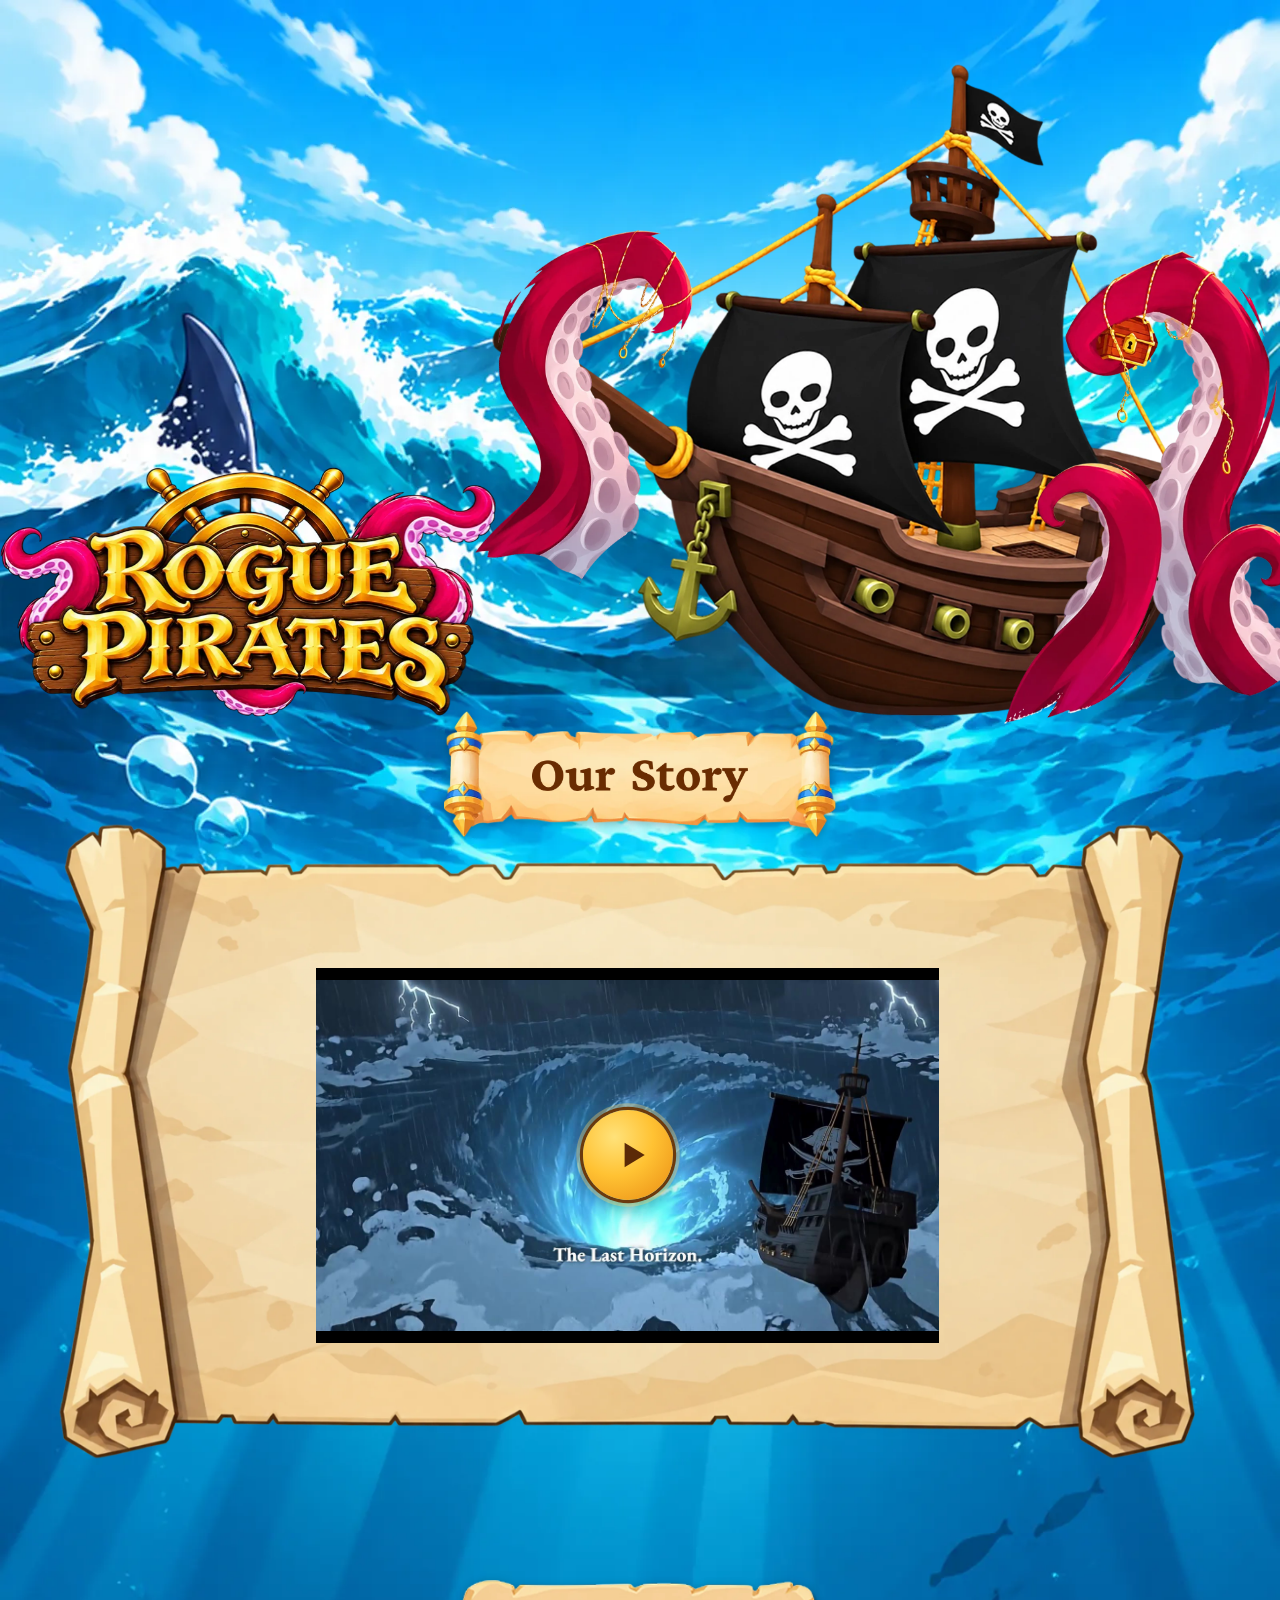
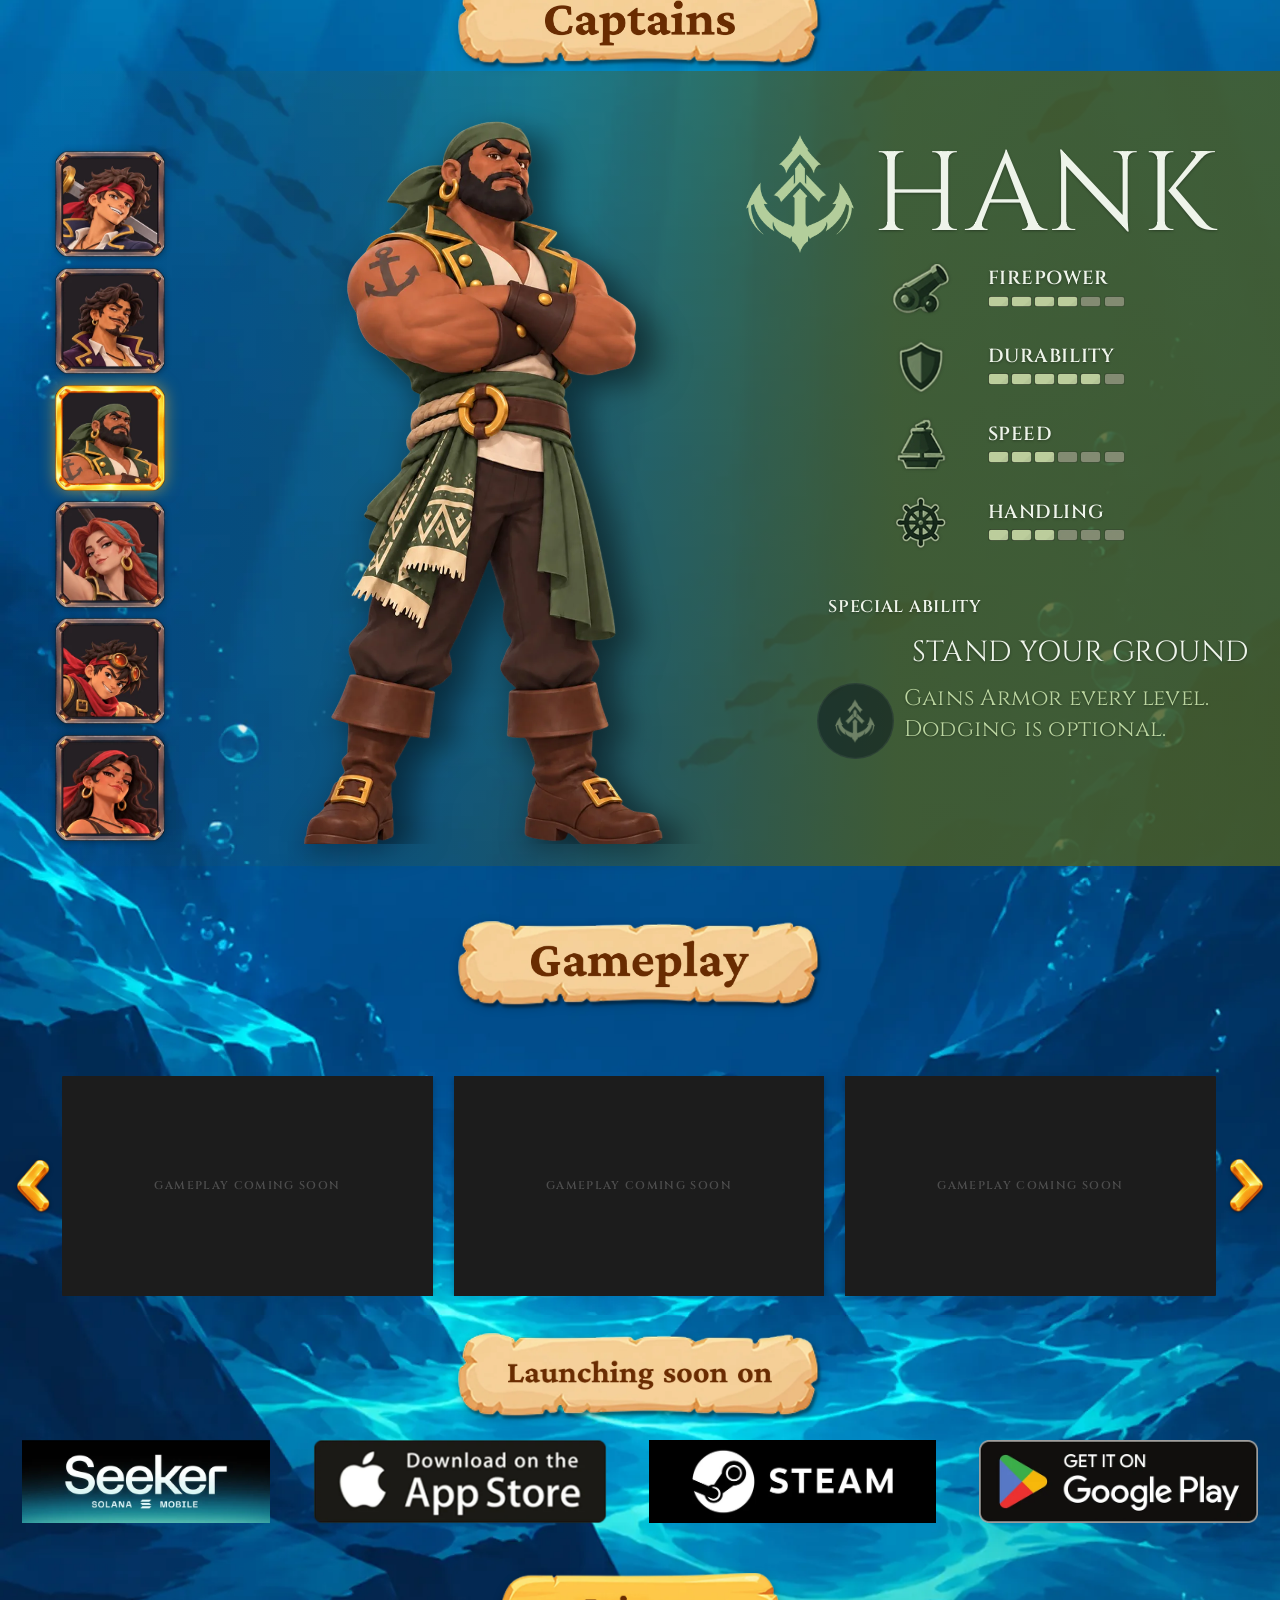
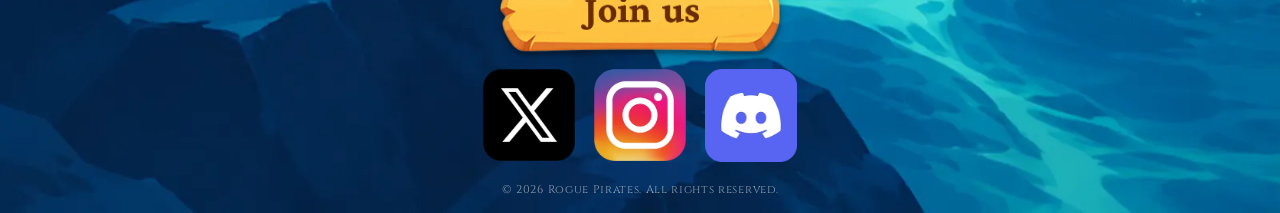
==== index.html @ 6d56b0cc "v0" ====
<!doctype html>
<html lang="en">
<head>
  <meta charset="utf-8">
  <meta name="viewport" content="width=device-width, initial-scale=1, viewport-fit=cover">
  <title>Rogue Pirates</title>
  <meta name="description" content="Rogue Pirates — choose your captain, command your ship and rule the high seas. Launching soon on Solana Seeker, the App Store, Steam and Google Play.">
  <meta name="theme-color" content="#0a3d7a">

  <meta property="og:type" content="website">
  <meta property="og:title" content="Rogue Pirates">
  <meta property="og:description" content="Choose your captain, command your ship and rule the high seas. Launching soon.">
  <meta property="og:image" content="/assets/og-image.jpg">
  <meta name="twitter:card" content="summary_large_image">
  <meta name="twitter:title" content="Rogue Pirates">
  <meta name="twitter:description" content="Choose your captain, command your ship and rule the high seas. Launching soon.">
  <meta name="twitter:image" content="/assets/og-image.jpg">

  <link rel="icon" type="image/png" sizes="32x32" href="/assets/icons/favicon-32.png">
  <link rel="icon" type="image/png" sizes="64x64" href="/assets/icons/favicon-64.png">
  <link rel="apple-touch-icon" href="/assets/icons/apple-touch-icon.png">

  <!-- The whole layout is drawn in "design units" (1rem = 100px of the 5678px-wide design).
       Size the root font before first paint, excluding the scrollbar so nothing is clipped. -->
  <script>
    (function () {
      var d = document.documentElement;
      d.classList.add("js");
      function fit() { d.style.setProperty("--sbw", (window.innerWidth - d.clientWidth) + "px"); }
      fit();
      window.addEventListener("resize", fit);
      document.addEventListener("DOMContentLoaded", fit);
    })();
  </script>

  <link rel="preconnect" href="https://fonts.googleapis.com">
  <link rel="preconnect" href="https://fonts.gstatic.com" crossorigin>
  <link href="https://fonts.googleapis.com/css2?family=Cinzel:wght@400;600;700&display=swap" rel="stylesheet">

  <link rel="preload" as="image" href="/assets/img/ship.webp" fetchpriority="high">
  <link rel="stylesheet" href="/assets/css/style.css">
</head>
<body>
  <a class="skip-link" href="#story">Skip to content</a>

  <main class="page">

    <!-- ============ HERO ============ -->
    <section class="sec hero" id="top" aria-label="Rogue Pirates">
      <div class="hero-art" aria-hidden="true">
        <img class="hero-ship" src="/assets/img/ship.webp"
             srcset="/assets/img/ship-1100.webp 1100w, /assets/img/ship.webp 2200w"
             sizes="(max-width: 899px) 120vw, 56vw" width="2200" height="2035" alt="" fetchpriority="high">
        <img class="hero-octo hero-octo--l" src="/assets/img/octo-left.webp" width="649" height="1475" alt="">
        <img class="hero-octo hero-octo--r" src="/assets/img/octo-right.webp" width="1751" height="1477" alt="">
      </div>
      <h1 class="hero-logo">
        <img src="/assets/img/logo.webp"
             srcset="/assets/img/logo-800.webp 800w, /assets/img/logo.webp 1600w"
             sizes="(max-width: 899px) 80vw, 39vw" width="1600" height="808" alt="Rogue Pirates">
      </h1>
    </section>

    <!-- ============ OUR STORY ============ -->
    <section class="sec story" id="story" aria-labelledby="story-title">
      <h2 class="banner banner--scroll reveal" id="story-title" style="--tw: 9.56rem">
        <img src="/assets/img/title-our-story.webp" width="700" height="135" alt="Our Story">
      </h2>
      <div class="story-scroll reveal">
        <img class="story-scroll__paper" src="/assets/img/story-scroll.webp" width="2600" height="1451" alt="" loading="lazy">
        <div class="story-video media-slot" id="story-video">
          <video id="promo" preload="none" playsinline poster="/assets/video/promo-poster.jpg" aria-label="Rogue Pirates promo video">
            <source src="/assets/video/promo-720.mp4" type="video/mp4" media="(max-width: 899px)">
            <source src="/assets/video/promo-1080.mp4" type="video/mp4">
          </video>
          <button class="play-btn" type="button" aria-label="Play the Rogue Pirates promo">
            <svg viewBox="0 0 100 100" aria-hidden="true"><path d="M38 28 L74 50 L38 72 Z"/></svg>
          </button>
        </div>
      </div>
    </section>

    <!-- ============ CAPTAINS ============ -->
    <section class="sec captains" id="captains" aria-labelledby="captains-title">
      <h2 class="banner banner--plank reveal" id="captains-title" style="--tw: 8.47rem">
        <img src="/assets/img/title-captains.webp" width="700" height="168" alt="Captains">
      </h2>

      <div class="cap-panel" data-captain="hank">
        <div class="cap-glow" aria-hidden="true"></div>

        <div class="cap-list" role="tablist" aria-label="Choose a captain" aria-orientation="vertical">
          <!-- filled by main.js; Hank is rendered here so the section works without JS -->
          <button class="cap-card is-active" role="tab" aria-selected="true" aria-controls="cap-details" data-key="hank">
            <img src="/assets/img/captains/hank-portrait.webp" width="300" height="300" alt="Hank">
          </button>
        </div>

        <div class="cap-figure" aria-hidden="true">
          <img class="cap-char" src="/assets/img/captains/hank-character.webp" width="772" height="1400" alt="" loading="lazy" style="--h: 1041">
        </div>

        <div class="cap-details" id="cap-details" role="tabpanel" aria-live="polite">
          <div class="cap-head">
            <span class="cap-emblem" style="--emblem: url(/assets/img/captains/hank-emblem.webp)"></span>
            <h3 class="cap-name">Hank</h3>
          </div>
          <ul class="cap-stats">
            <li class="stat"><img class="stat__icon" src="/assets/img/captains/hank-cannon.webp" alt=""><span class="stat__label">Firepower</span><span class="stat__bar" data-value="4"></span></li>
            <li class="stat"><img class="stat__icon" src="/assets/img/captains/hank-shield.webp" alt=""><span class="stat__label">Durability</span><span class="stat__bar" data-value="5"></span></li>
            <li class="stat"><img class="stat__icon" src="/assets/img/captains/hank-ship.webp" alt=""><span class="stat__label">Speed</span><span class="stat__bar" data-value="3"></span></li>
            <li class="stat"><img class="stat__icon" src="/assets/img/captains/hank-wheel.webp" alt=""><span class="stat__label">Handling</span><span class="stat__bar" data-value="3"></span></li>
          </ul>
          <div class="cap-ability">
            <p class="cap-ability__kicker">Special ability</p>
            <p class="cap-ability__name">Stand Your Ground</p>
            <span class="cap-ability__icon cap-ability__icon--emblem" style="--emblem: url(/assets/img/captains/hank-emblem.webp)"></span>
            <p class="cap-ability__desc">Gains Armor every level. Dodging is optional.</p>
          </div>
        </div>
      </div>
    </section>

    <!-- ============ GAMEPLAY ============ -->
    <section class="sec gameplay" id="gameplay" aria-labelledby="gameplay-title">
      <h2 class="banner banner--plank reveal" id="gameplay-title" style="--tw: 9.68rem">
        <img src="/assets/img/title-gameplay.webp" width="700" height="149" alt="Gameplay">
      </h2>
      <div class="carousel" aria-roledescription="carousel" aria-label="Gameplay">
        <button class="carousel__arrow carousel__arrow--prev" type="button" aria-label="Previous">
          <img src="/assets/img/arrow-left.webp" width="151" height="241" alt="">
        </button>
        <div class="carousel__viewport" tabindex="0">
          <ul class="carousel__track" id="gameplay-track">
            <!-- filled by main.js from GAMEPLAY_MEDIA -->
          </ul>
        </div>
        <button class="carousel__arrow carousel__arrow--next" type="button" aria-label="Next">
          <img src="/assets/img/arrow-right.webp" width="155" height="246" alt="">
        </button>
      </div>
    </section>

    <!-- ============ LAUNCH / FOOTER ============ -->
    <footer class="sec launch" id="launch">
      <h2 class="banner banner--plank reveal" style="--tw: 11.72rem">
        <img src="/assets/img/title-launching-soon-on.webp" width="700" height="77" alt="Launching soon on">
      </h2>

      <ul class="stores reveal">
        <!-- Replace href="#" with the real store listing once live. -->
        <li><a class="store store--seeker" href="#" data-soon aria-label="Solana Seeker (coming soon)"><img src="/assets/img/store-seeker.webp" width="640" height="214" alt="Seeker — Solana Mobile" loading="lazy"></a></li>
        <li><a class="store store--apple" href="#" data-soon aria-label="Download on the App Store (coming soon)"><img src="/assets/img/store-apple.webp" width="640" height="186" alt="Download on the App Store" loading="lazy"></a></li>
        <li><a class="store store--steam" href="#" data-soon aria-label="Steam (coming soon)"><img src="/assets/img/store-steam.webp" width="640" height="185" alt="Steam" loading="lazy"></a></li>
        <li><a class="store store--google" href="#" data-soon aria-label="Get it on Google Play (coming soon)"><img src="/assets/img/store-google.webp" width="640" height="190" alt="Get it on Google Play" loading="lazy"></a></li>
      </ul>

      <!-- Join us → your Discord invite -->
      <a class="join reveal" href="#" data-link="discord" target="_blank" rel="noopener">
        <img src="/assets/img/title-join-us.webp" width="522" height="149" alt="Join us">
      </a>

      <ul class="socials reveal">
        <li><a class="social" href="#" data-link="x" target="_blank" rel="noopener" aria-label="Rogue Pirates on X"><img src="/assets/img/social-x.webp" width="240" height="240" alt="" loading="lazy"></a></li>
        <li><a class="social" href="#" data-link="instagram" target="_blank" rel="noopener" aria-label="Rogue Pirates on Instagram"><img src="/assets/img/social-instagram.webp" width="240" height="239" alt="" loading="lazy"></a></li>
        <li><a class="social" href="#" data-link="discord" target="_blank" rel="noopener" aria-label="Rogue Pirates on Discord"><img src="/assets/img/social-discord.webp" width="240" height="241" alt="" loading="lazy"></a></li>
      </ul>

      <p class="copyright">© <span id="year">2026</span> Rogue Pirates. All rights reserved.</p>
    </footer>
  </main>

  <div class="toast" id="toast" role="status" aria-live="polite"></div>

  <script src="/assets/js/main.js" defer></script>
</body>
</html>
---- assets/css/style.css ----
/* ==========================================================================
   Rogue Pirates — landing page
   --------------------------------------------------------------------------
   Desktop (>= 900px) mirrors the 5678 x 15141 design 1:1.
   1rem = 100 design px, so every number below can be read straight off the
   Figma file (e.g. a 1617px wide banner is 16.17rem).
   Mobile (< 900px) re-flows the same pieces into a single column, where
   1rem = 1/22 of the viewport width.
   ========================================================================== */

@property --tint {
  syntax: "<color>";
  inherits: true;
  initial-value: rgb(74 94 39);
}
@property --accent {
  syntax: "<color>";
  inherits: true;
  initial-value: rgb(187 205 156);
}

:root {
  --ink: #eef4ea;
  --slot: #1c1c1c;
  --gold: #ffc53d;
  --ease-out: cubic-bezier(.2, .8, .2, 1);
  --serif: "Cinzel", "Trajan Pro", "Times New Roman", serif;
  color-scheme: dark;
}

html {
  font-size: calc((100vw - var(--sbw, 0px)) / 56.78);
  -webkit-text-size-adjust: 100%;
  scroll-behavior: smooth;
  background: #04244f;
}

*,
*::before,
*::after { box-sizing: border-box; }

body {
  margin: 0;
  min-height: 100vh;
  background: #04244f;
  color: var(--ink);
  font-family: var(--serif);
  overflow-x: clip;
}

img { display: block; max-width: 100%; height: auto; }
ul { list-style: none; margin: 0; padding: 0; }
h1, h2, h3, p { margin: 0; }
button { font: inherit; color: inherit; background: none; border: 0; padding: 0; cursor: pointer; }
a { color: inherit; }

:focus-visible {
  outline: 3px solid var(--gold);
  outline-offset: 4px;
  border-radius: 6px;
}

.skip-link {
  position: fixed;
  left: 12px;
  top: -60px;
  z-index: 100;
  padding: 10px 16px;
  border-radius: 8px;
  background: #1c1c1c;
  color: #fff;
  font: 600 14px/1 system-ui, sans-serif;
  text-decoration: none;
  transition: top .2s;
}
.skip-link:focus { top: 12px; }

.page { position: relative; overflow-x: clip; }

/* ---------- Sections & backgrounds -------------------------------------- */

.sec { position: relative; }

.hero     { --b1: url("/assets/img/bg/hero-1600.webp");     --b2: url("/assets/img/bg/hero-2560.webp");     --b3: url("/assets/img/bg/hero-3840.webp"); }
.story    { --b1: url("/assets/img/bg/story-1600.webp");    --b2: url("/assets/img/bg/story-2560.webp");    --b3: url("/assets/img/bg/story-3840.webp"); }
.captains { --b1: url("/assets/img/bg/captains-1600.webp"); --b2: url("/assets/img/bg/captains-2560.webp"); --b3: url("/assets/img/bg/captains-3840.webp"); }
.gameplay { --b1: url("/assets/img/bg/gameplay-1600.webp"); --b2: url("/assets/img/bg/gameplay-2560.webp"); --b3: url("/assets/img/bg/gameplay-3840.webp"); }
.launch   { --b1: url("/assets/img/bg/launch-1600.webp");   --b2: url("/assets/img/bg/launch-2560.webp");   --b3: url("/assets/img/bg/launch-3840.webp"); }

/* ---------- Section title banners -------------------------------------- */

.banner {
  display: grid;
  place-items: center;
  width: 16.17rem;
  height: 3.91rem;
  margin-inline: auto;
  background: url("/assets/img/banner-plank.webp") center / 100% 100% no-repeat;
  filter: drop-shadow(0 .12rem .2rem rgb(0 0 0 / .25));
}
.banner img { width: var(--tw, 8.5rem); translate: 0 -.06rem; }
.banner--scroll {
  width: 17.38rem;
  height: 5.58rem;
  background-image: url("/assets/img/banner-scroll.webp");
}
.banner--scroll img { translate: 0 .32rem; }

/* ---------- Media placeholders (story trailer + gameplay) -------------- */

.media-slot {
  position: relative;
  overflow: hidden;
  background: var(--slot);
  display: grid;
  place-items: center;
}
.media-slot > iframe,
.media-slot > video,
.media-slot > img {
  position: absolute;
  inset: 0;
  width: 100%;
  height: 100%;
  border: 0;
  object-fit: cover;
}
.media-slot__hint {
  font: 600 .5rem/1.2 var(--serif);
  letter-spacing: .12em;
  text-transform: uppercase;
  color: rgb(255 255 255 / .22);
  text-align: center;
  padding: 0 1rem;
}

/* Promo video: letterbox rather than crop, so nothing in the frame is lost */
.story-video > video { object-fit: contain; background: #000; }
.play-btn {
  position: absolute;
  inset: 0;
  margin: auto;
  width: 4rem;
  height: 4rem;
  display: grid;
  place-items: center;
  border-radius: 50%;
  background: radial-gradient(circle at 35% 30%, #ffe27a 0%, #ffc233 45%, #e98a12 100%);
  box-shadow: 0 0 0 .14rem #6b3a0e, 0 0 0 .3rem rgb(255 214 110 / .35), 0 .25rem .8rem rgb(0 0 0 / .45);
  transition: transform .25s var(--ease-out);
  animation: pulse 2.4s ease-in-out infinite;
}
.play-btn svg { width: 62%; height: 62%; fill: #5b2a07; translate: 6% 0; }
.play-btn:hover { transform: scale(1.08); }
.play-btn:active { transform: scale(.95); }
.play-btn[hidden] { display: none; }
@keyframes pulse {
  0%, 100% { box-shadow: 0 0 0 .14rem #6b3a0e, 0 0 0 .3rem rgb(255 214 110 / .35), 0 .25rem .8rem rgb(0 0 0 / .45); }
  50%      { box-shadow: 0 0 0 .14rem #6b3a0e, 0 0 0 .75rem rgb(255 214 110 / 0), 0 .25rem .8rem rgb(0 0 0 / .45); }
}

/* ---------- HERO -------------------------------------------------------- */

.hero { z-index: 2; }
.hero-art { position: absolute; }
.hero-art img { position: absolute; max-width: none; }
.hero-ship {
  left: 2.1%;          /* 75 / 3570 */
  top: 0;
  width: 87.65%;       /* 3129 / 3570 */
  animation: ship-bob 7s ease-in-out infinite;
  transform-origin: 55% 80%;
}
.hero-octo { top: 25.03%; /* 733 / 2929 */ transform-origin: 50% 100%; }
.hero-octo--l { left: 0; width: 27.06%; animation: sway 6s ease-in-out infinite; }
.hero-octo--r { left: 27.06%; width: 72.94%; animation: sway 7.5s ease-in-out -2s infinite reverse; }
.hero-logo { position: absolute; z-index: 1; animation: logo-in 1.1s var(--ease-out) both .15s; }

@keyframes ship-bob {
  0%, 100% { transform: translateY(0) rotate(-.6deg); }
  50%      { transform: translateY(-1.6%) rotate(.8deg); }
}
@keyframes sway {
  0%, 100% { transform: rotate(-1deg); }
  50%      { transform: rotate(1.2deg); }
}
@keyframes logo-in {
  from { opacity: 0; transform: translateY(8%) scale(.94); }
  to   { opacity: 1; transform: none; }
}

/* ---------- STORY ------------------------------------------------------- */

.story-scroll { position: relative; }
.story-scroll__paper { width: 100%; }
.story-video { position: absolute; }

/* ---------- CAPTAINS ---------------------------------------------------- */

.cap-panel { position: relative; }
.cap-panel[data-captain="rook"]   { --tint: rgb(4 50 133);    --accent: rgb(170 188 222); }
.cap-panel[data-captain="richie"] { --tint: rgb(117 34 94);   --accent: rgb(222 172 207); }
.cap-panel[data-captain="hank"]   { --tint: rgb(74 94 39);    --accent: rgb(187 213 160); }
.cap-panel[data-captain="roxie"]  { --tint: rgb(26 150 161);  --accent: rgb(170 244 250); }
.cap-panel[data-captain="sparky"] { --tint: rgb(191 30 44);   --accent: rgb(240 190 194); }
.cap-panel[data-captain="ember"]  { --tint: rgb(255 172 92);  --accent: rgb(255 238 214); }
.cap-panel { transition: --tint .7s ease, --accent .7s ease; }

/* Gradient sampled from the "<captain> bg" exports: transparent → 85% tint */
.cap-glow {
  position: absolute;
  inset: 0;
  pointer-events: none;
  background: linear-gradient(90deg,
    transparent 0%,
    color-mix(in srgb, var(--tint) 3.5%, transparent) 10%,
    color-mix(in srgb, var(--tint) 9.4%, transparent) 20%,
    color-mix(in srgb, var(--tint) 18.4%, transparent) 30%,
    color-mix(in srgb, var(--tint) 29.8%, transparent) 40%,
    color-mix(in srgb, var(--tint) 46.7%, transparent) 50%,
    color-mix(in srgb, var(--tint) 67%, transparent) 60%,
    color-mix(in srgb, var(--tint) 84.7%, transparent) 70%,
    color-mix(in srgb, var(--tint) 84.7%, transparent) 100%);
}

.cap-list { position: absolute; z-index: 3; display: flex; }
.cap-card {
  position: relative;
  display: block;
  flex: none;
  width: 4.98rem;
  aspect-ratio: 1;
  border-radius: 12%;
  transition: transform .25s var(--ease-out), filter .25s;
  filter: drop-shadow(0 .08rem .15rem rgb(0 0 0 / .35));
}
.cap-card img { width: 100%; height: 100%; }
.cap-card::after {
  content: "";
  position: absolute;
  inset: 0;
  background: url("/assets/img/captains/frame-gold.webp") center / 100% 100% no-repeat;
  opacity: 0;
  transform: scale(.96);
  transition: opacity .3s, transform .3s var(--ease-out);
}
.cap-card:hover { transform: translateY(-.08rem) scale(1.04); filter: drop-shadow(0 .12rem .25rem rgb(0 0 0 / .45)) brightness(1.08); }
.cap-card.is-active::after { opacity: 1; transform: none; }
.cap-card.is-active { filter: drop-shadow(0 0 .35rem rgb(255 190 40 / .55)); }
.cap-card:focus-visible { outline-offset: 2px; border-radius: 14%; }

.cap-figure {
  position: absolute;
  display: flex;
  align-items: flex-end;
  justify-content: center;
  pointer-events: none;
}
.cap-char {
  height: calc(var(--h) * var(--char-scale));
  width: auto;
  max-width: none;
  filter: drop-shadow(0 .4rem .6rem rgb(0 0 0 / .3));
  transition: opacity .28s ease, transform .45s var(--ease-out);
}
.cap-char.is-leaving { opacity: 0; transform: translateX(-4%) scale(.98); transition-duration: .18s; }
.cap-char.is-entering { opacity: 0; transform: translateX(5%); transition: none; }

.cap-details {
  position: absolute;
  z-index: 2;
  text-shadow: 0 .03rem .12rem rgb(0 0 0 / .35);
}
.cap-head { display: flex; align-items: center; gap: .75rem; }
.cap-emblem {
  flex: none;
  width: 4.95rem;
  height: 5.25rem;
  background: var(--accent);
  -webkit-mask: var(--emblem) center / contain no-repeat;
          mask: var(--emblem) center / contain no-repeat;
  filter: drop-shadow(0 .05rem .1rem rgb(0 0 0 / .25));
}
.cap-name {
  font: 400 5rem/1 var(--serif);
  letter-spacing: .01em;
  text-transform: uppercase;
  white-space: nowrap;
  color: var(--ink);
  translate: 0 .1rem;
}

.cap-stats {
  display: grid;
  gap: 1.2rem;
  margin: .45rem 0 0 6.6rem;
}
.stat {
  display: grid;
  grid-template-columns: 2.55rem auto;
  grid-template-rows: auto auto;
  column-gap: 1.66rem;
  row-gap: .28rem;
  align-items: center;
  min-height: 2.25rem;
}
.stat__icon {
  grid-row: 1 / 3;
  width: 2.55rem;
  height: 2.25rem;
  object-fit: contain;
  filter: drop-shadow(0 .04rem .08rem rgb(0 0 0 / .25));
}
.stat__label {
  align-self: end;
  font: 600 .84rem/1 var(--serif);
  letter-spacing: .03em;
  text-transform: uppercase;
}
.stat__bar { align-self: start; display: flex; gap: .1rem; }
.seg {
  position: relative;
  width: .93rem;
  height: .525rem;
  background: var(--down) center / 100% 100% no-repeat;
}
.seg::after {
  content: "";
  position: absolute;
  inset: 0;
  background: var(--up) center / 100% 100% no-repeat;
  opacity: 0;
  transform: scaleX(.3);
  transform-origin: left;
  transition: opacity .25s ease, transform .35s var(--ease-out);
  transition-delay: calc(var(--i) * 55ms);
}
.seg.is-on::after { opacity: 1; transform: none; }
/* Ember's tan segments need a lift to read against her orange panel */
.cap-panel[data-captain="ember"] .seg::after { filter: brightness(1.35) saturate(1.2); }

.cap-ability {
  display: grid;
  grid-template-columns: 3.4rem 1fr;
  column-gap: .45rem;
  margin: 2.2rem 0 0 3.25rem;
}
.cap-ability__kicker {
  grid-column: 1 / -1;
  margin-left: .5rem;
  font: 600 .75rem/1.2 var(--serif);
  letter-spacing: .04em;
  text-transform: uppercase;
}
.cap-ability__name {
  grid-column: 2;
  white-space: nowrap;
  margin: .8rem 0 .55rem .35rem;
  font: 400 1.42rem/1.2 var(--serif);
  letter-spacing: .01em;
  text-transform: uppercase;
}
.cap-ability__icon {
  grid-column: 1;
  align-self: center;
  width: 3.4rem;
  aspect-ratio: 1;
  display: grid;
  place-items: center;
  border-radius: 50%;
}
.cap-ability__icon img { width: 100%; }
.cap-ability__icon--emblem {
  background: rgb(10 25 30 / .55);
  box-shadow: inset 0 0 0 .06rem rgb(255 255 255 / .06);
}
.cap-ability__icon--emblem::before {
  content: "";
  width: 58%;
  height: 58%;
  background: color-mix(in srgb, var(--accent) 55%, rgb(30 40 40));
  -webkit-mask: var(--emblem) center / contain no-repeat;
          mask: var(--emblem) center / contain no-repeat;
}
.cap-ability__desc {
  grid-column: 2;
  font: 400 1rem/1.4 var(--serif);
  letter-spacing: .01em;
  color: var(--accent);
}
.cap-details.is-swapping .cap-name,
.cap-details.is-swapping .cap-ability { opacity: 0; transform: translateY(.25rem); }
.cap-name,
.cap-ability { transition: opacity .3s ease, transform .4s var(--ease-out); }
.cap-details.is-swapping .cap-name,
.cap-details.is-swapping .cap-ability { transition-duration: .15s; }

/* ---------- GAMEPLAY ---------------------------------------------------- */

.carousel { position: relative; }
.carousel__viewport { position: absolute; overflow: hidden; border-radius: 1px; }
.carousel__viewport:focus-visible { outline-offset: 6px; }
.carousel__track {
  display: flex;
  height: 100%;
  overflow-x: auto;
  scroll-snap-type: x mandatory;
  scroll-behavior: smooth;
  overscroll-behavior-x: contain;
  scrollbar-width: none;
}
.carousel__track::-webkit-scrollbar { display: none; }
.slide {
  flex: none;
  height: 100%;
  scroll-snap-align: start;
  box-shadow: 0 .1rem .3rem rgb(0 0 0 / .25);
}
.slide .media-slot { width: 100%; height: 100%; }
.carousel__arrow {
  position: absolute;
  z-index: 2;
  transition: transform .2s var(--ease-out), filter .2s, opacity .2s;
  filter: drop-shadow(0 .06rem .1rem rgb(0 0 0 / .35));
}
.carousel__arrow img { width: 100%; }
.carousel__arrow:hover { filter: drop-shadow(0 .06rem .1rem rgb(0 0 0 / .35)) brightness(1.12); }
.carousel__arrow--prev:hover { transform: translateX(-.12rem) scale(1.06); }
.carousel__arrow--next:hover { transform: translateX(.12rem) scale(1.06); }
.carousel__arrow:active { transform: scale(.94); }

/* ---------- LAUNCH / FOOTER -------------------------------------------- */

.stores { display: flex; justify-content: center; align-items: center; }
.store { display: block; transition: transform .2s var(--ease-out), filter .2s; }
.store:hover { transform: translateY(-.1rem) scale(1.03); filter: brightness(1.1) drop-shadow(0 .15rem .3rem rgb(0 0 0 / .35)); }
.store img { width: 100%; }

.join {
  display: grid;
  place-items: center;
  width: 12.66rem;
  height: 3.76rem;
  margin-inline: auto;
  background: url("/assets/img/button-yellow.webp") center / 100% 100% no-repeat;
  filter: drop-shadow(0 .1rem .18rem rgb(0 0 0 / .3));
  transition: transform .2s var(--ease-out), filter .2s;
}
.join img { width: 5.22rem; translate: 0 -.1rem; }
.join:hover { transform: scale(1.05); filter: drop-shadow(0 .15rem .3rem rgb(0 0 0 / .35)) brightness(1.06); }
.join:active { transform: scale(.97); }

.socials { display: flex; justify-content: center; }
.social { display: block; border-radius: 22%; transition: transform .2s var(--ease-out), filter .2s; }
.social img { width: 100%; }
.social:hover { transform: translateY(-.12rem) scale(1.06); filter: drop-shadow(0 .15rem .3rem rgb(0 0 0 / .35)); }

.copyright {
  font: 400 .5rem/1.4 var(--serif);
  letter-spacing: .06em;
  color: rgb(255 255 255 / .55);
  text-align: center;
}

.toast {
  position: fixed;
  left: 50%;
  bottom: 28px;
  z-index: 50;
  padding: 12px 22px;
  border-radius: 999px;
  background: rgb(20 16 10 / .88);
  border: 1px solid rgb(255 200 80 / .45);
  color: #ffe6a8;
  font: 600 15px/1.2 var(--serif);
  letter-spacing: .04em;
  box-shadow: 0 10px 30px rgb(0 0 0 / .35);
  opacity: 0;
  transform: translate(-50%, 12px);
  pointer-events: none;
  transition: opacity .25s, transform .3s var(--ease-out);
}
.toast.is-shown { opacity: 1; transform: translate(-50%, 0); }

/* ---------- Scroll reveal ---------------------------------------------- */

.js .reveal { opacity: 0; transform: translateY(1rem); transition: opacity .8s ease, transform .9s var(--ease-out); }
.js .reveal.is-visible { opacity: 1; transform: none; }

/* ==========================================================================
   DESKTOP — positions straight from the design file
   ========================================================================== */
@media (min-width: 900px) {
  .sec {
    background-image: image-set(var(--b1) 1x, var(--b2) 1.6x, var(--b3) 2.4x);
    background-size: 100% 100%;
    background-repeat: no-repeat;
  }
  .sec > * { position: absolute; }
  .banner { left: 0; right: 0; }

  /* HERO   (design y 0 → 3150) */
  .hero { height: 31.5rem; }
  .hero-art { left: 21.08rem; top: 2.83rem; width: 35.70rem; height: 29.29rem; }
  .hero-logo { left: .02rem; top: 20.73rem; width: 21.99rem; }

  /* STORY  (3150 → 6800) */
  .story { height: 36.5rem; }
  .story .banner { top: .04rem; }
  .story-scroll { left: 2.55rem; top: 4.95rem; width: 50.76rem; }
  .story-video { left: 22.58%; top: 22.91%; width: 54.49%; height: 58.67%; }

  /* CAPTAINS (6800 → 11000) */
  .captains { height: 42rem; --char-scale: .03147rem; }
  .captains .banner { top: 2.11rem; }
  .cap-panel { left: 0; top: 6.12rem; width: 100%; height: 35.28rem; }
  .cap-list { left: 2.4rem; top: 3.43rem; flex-direction: column; gap: .2rem; }
  .cap-figure { left: 9.47rem; width: 26rem; top: 0; bottom: .98rem; }
  .cap-details { left: 33rem; top: 2.85rem; width: 23.2rem; }

  /* GAMEPLAY (11000 → 12930) */
  .gameplay { height: 19.3rem; }
  .gameplay .banner { top: 1.85rem; }
  .carousel { left: 0; top: 8.71rem; width: 100%; height: 9.75rem; }
  .carousel__viewport { left: 2.76rem; width: 51.16rem; height: 100%; }
  .carousel__track { gap: .92rem; }
  .slide { width: 16.44rem; }
  .carousel__arrow--prev { left: .72rem; top: 3.71rem; width: 1.51rem; }
  .carousel__arrow--next { left: 54.50rem; top: 3.66rem; width: 1.55rem; }

  /* LAUNCH (12930 → 15141) */
  .launch { height: 22.11rem; }
  .launch .banner { top: .8rem; }
  .stores { left: 0; right: 0; top: 5.5rem; gap: 1.9rem; }
  .store--seeker { width: 11.00rem; }
  .store--apple  { width: 13.03rem; }
  .store--steam  { width: 12.72rem; }
  .store--google { width: 12.38rem; }
  .join { left: 0; right: 0; top: 11.45rem; }
  .socials { left: 0; right: 0; top: 15.71rem; gap: .82rem; }
  .social { width: 4.1rem; }
  .copyright { left: 0; right: 0; bottom: .7rem; }
}

/* ==========================================================================
   MOBILE / TABLET — single column
   ========================================================================== */
@media (max-width: 899.98px) {
  html { font-size: min(calc((100vw - var(--sbw, 0px)) / 22), 34px); }

  .page {
    background-image: image-set(url("/assets/img/bg/mobile-900.webp") 1x, url("/assets/img/bg/mobile-1300.webp") 2x, url("/assets/img/bg/mobile-1800.webp") 3x);
    background-size: cover;
    background-position: center top;
  }

  .sec { padding: 2.6rem 0 0; }
  .banner img { width: var(--tw, 8.5rem); }

  /* HERO */
  .hero {
    display: flex;
    flex-direction: column;
    align-items: center;
    justify-content: center;
    min-height: min(100vh, 56rem);
    min-height: min(100svh, 56rem);
    padding: 2rem 0 1rem;
  }
  .hero-art {
    position: relative;
    width: 27rem;
    aspect-ratio: 3570 / 2929;
    align-self: flex-end;
    margin-right: -3.2rem;
  }
  .hero-logo { position: relative; width: 19rem; margin-top: -5rem; }

  /* STORY */
  .story { padding-top: 1rem; }
  .story-scroll { width: 23.4rem; margin: .9rem 0 0 -.7rem; }
  .story-video { left: 18%; width: 64%; top: 17.7%; aspect-ratio: 16 / 9; }
  .media-slot__hint { font-size: .62rem; }
  .play-btn { width: 3.4rem; height: 3.4rem; }

  /* CAPTAINS */
  .captains { --char-scale: .0172rem; }
  .cap-panel { margin-top: 1.4rem; padding: .4rem 0 2.8rem; }
  .cap-glow {
    background: linear-gradient(180deg,
      transparent 0%,
      color-mix(in srgb, var(--tint) 12%, transparent) 14%,
      color-mix(in srgb, var(--tint) 40%, transparent) 32%,
      color-mix(in srgb, var(--tint) 75%, transparent) 50%,
      color-mix(in srgb, var(--tint) 85%, transparent) 62%,
      color-mix(in srgb, var(--tint) 85%, transparent) 100%);
  }
  .cap-list { position: relative; justify-content: center; gap: .3rem; padding: 0 .5rem; }
  .cap-card { width: 3.3rem; }
  .cap-figure { position: relative; height: 18.6rem; margin-top: 1rem; }
  .cap-details { position: relative; width: 19.6rem; margin: 1.2rem auto 0; }
  .cap-emblem { width: 3.4rem; height: 3.6rem; }
  .cap-name { font-size: 3.1rem; }
  .cap-stats { margin: 1.2rem 0 0 1.8rem; gap: .95rem; }
  .stat__label { font-size: .78rem; }
  .cap-ability { margin: 2rem 0 0 0; }
  .cap-ability__desc { font-size: 1.02rem; }

  /* GAMEPLAY */
  .carousel { position: relative; height: 9.9rem; margin-top: 1.6rem; }
  .carousel__viewport { left: 2.2rem; right: 2.2rem; height: 100%; }
  .carousel__track { gap: .8rem; }
  .slide { width: 17.6rem; }
  .carousel__arrow { top: 50%; width: 1.45rem; translate: 0 -50%; }
  .carousel__arrow--prev { left: .35rem; }
  .carousel__arrow--next { right: .35rem; }

  /* LAUNCH */
  .launch { padding-bottom: 1.2rem; }
  .stores {
    display: grid;
    grid-template-columns: 1fr 1fr;
    gap: .9rem .8rem;
    width: 20.4rem;
    margin: 1.6rem auto 0;
  }
  .store img { height: 2.95rem; width: 100%; object-fit: contain; }
  .join { margin-top: 2.2rem; }
  .socials { gap: .8rem; margin-top: 1.4rem; }
  .social { width: 3.6rem; }
  .copyright { margin-top: 2rem; font-size: .62rem; }
}

@media (prefers-reduced-motion: reduce) {
  *, *::before, *::after {
    animation-duration: .01ms !important;
    animation-iteration-count: 1 !important;
    transition-duration: .01ms !important;
    transition-delay: 0s !important;
    scroll-behavior: auto !important;
  }
  .js .reveal { opacity: 1; transform: none; }
}
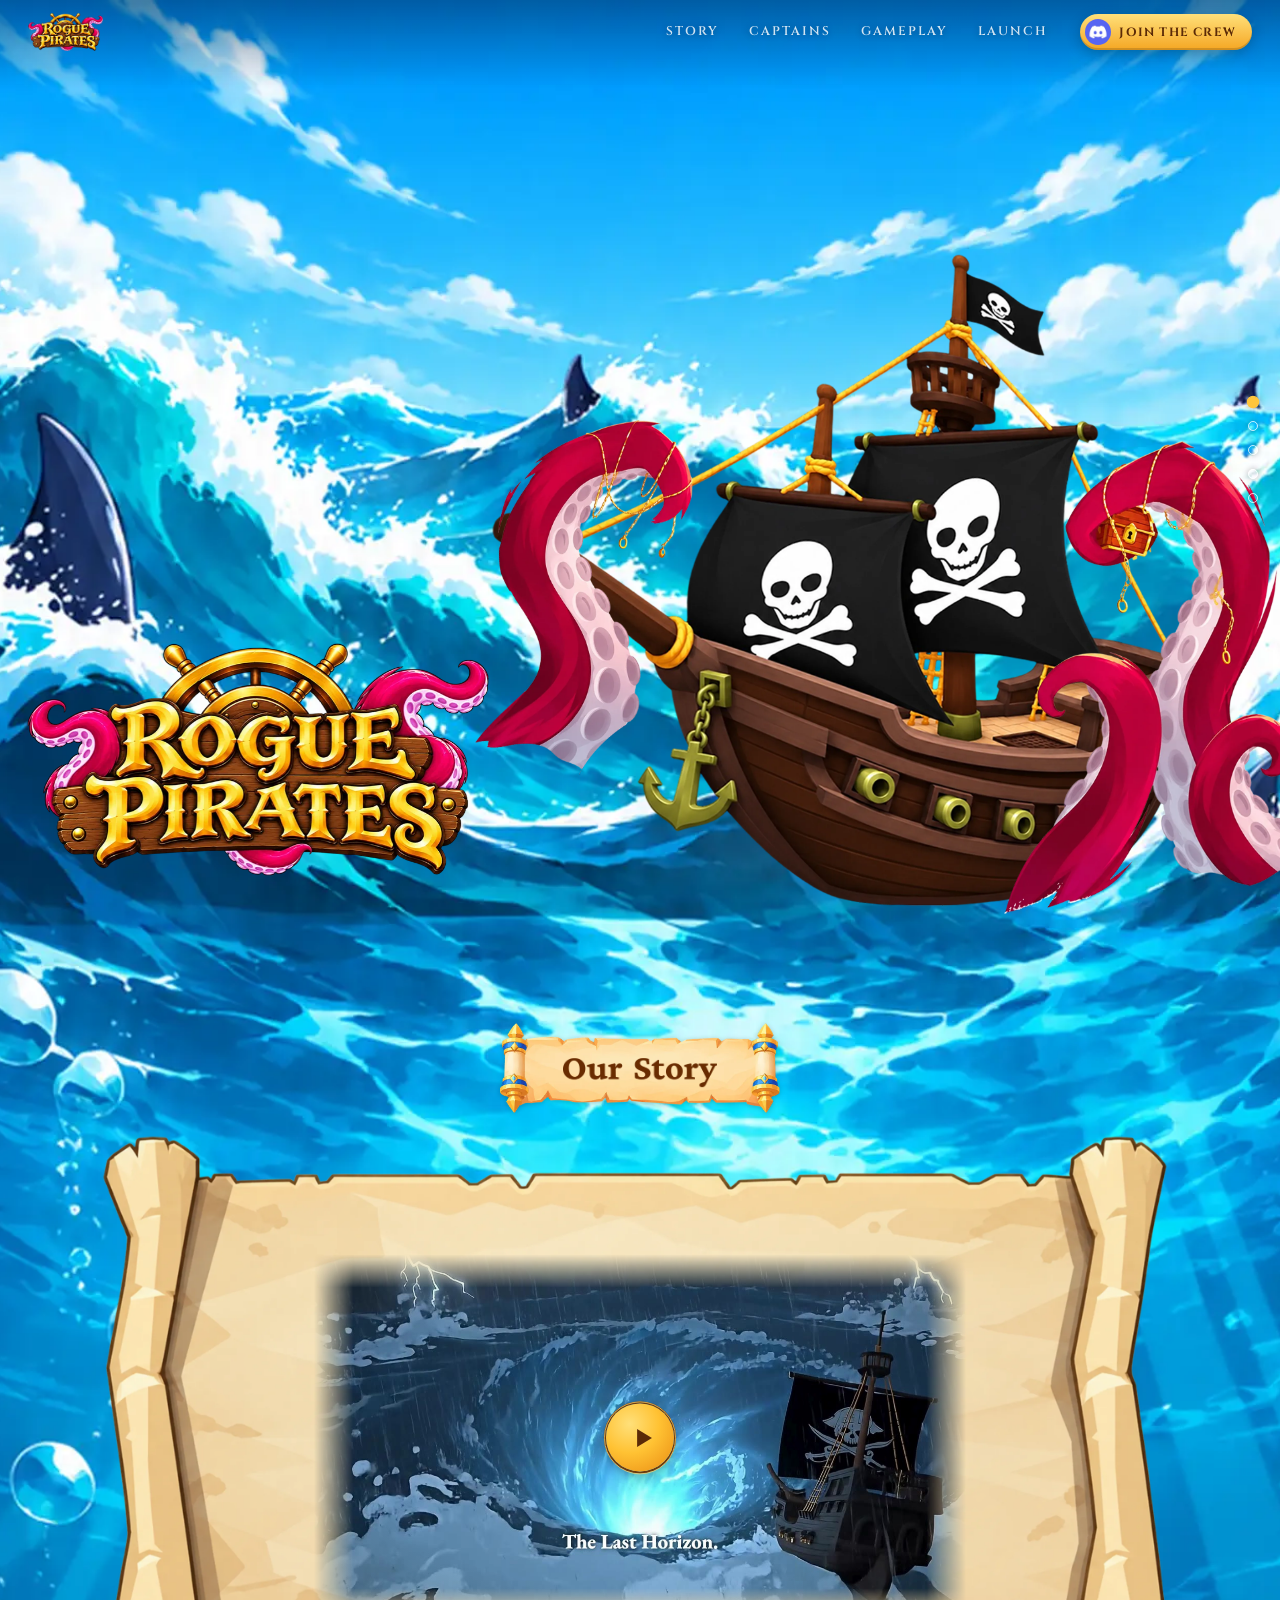
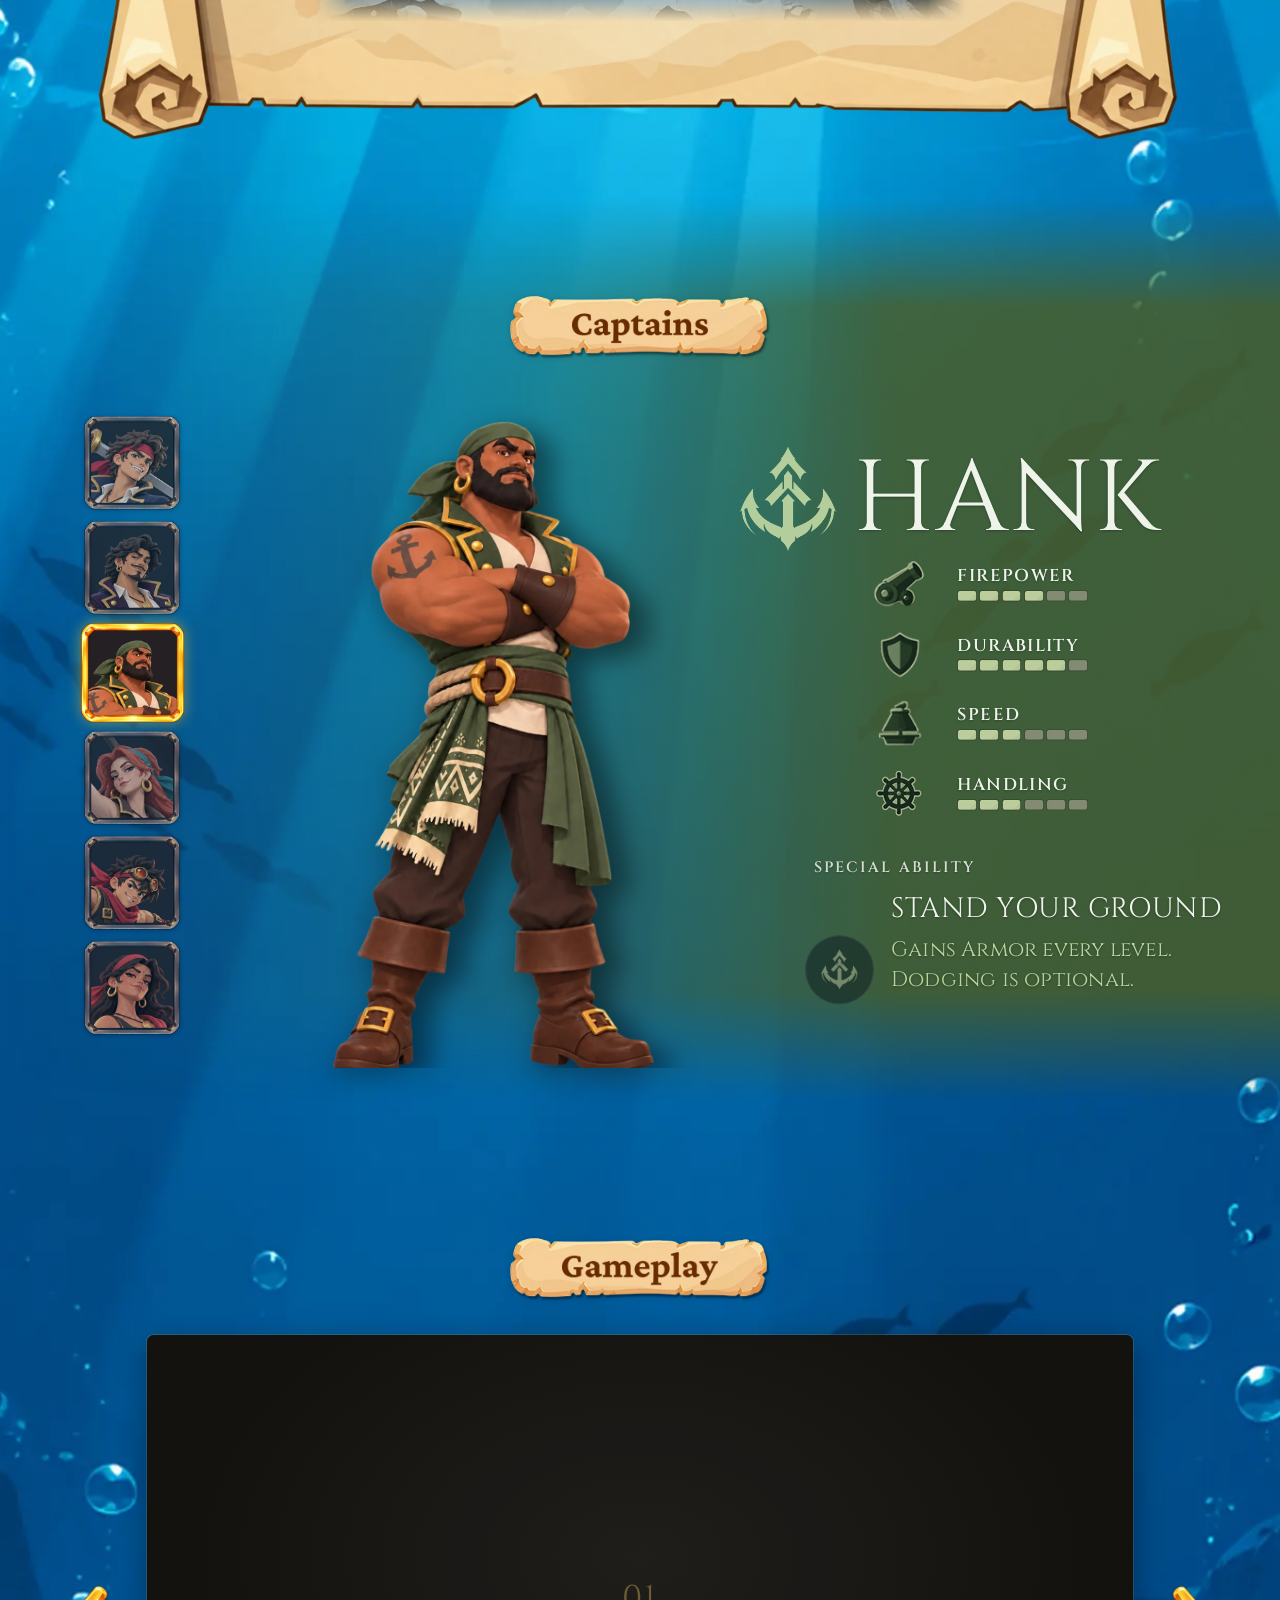
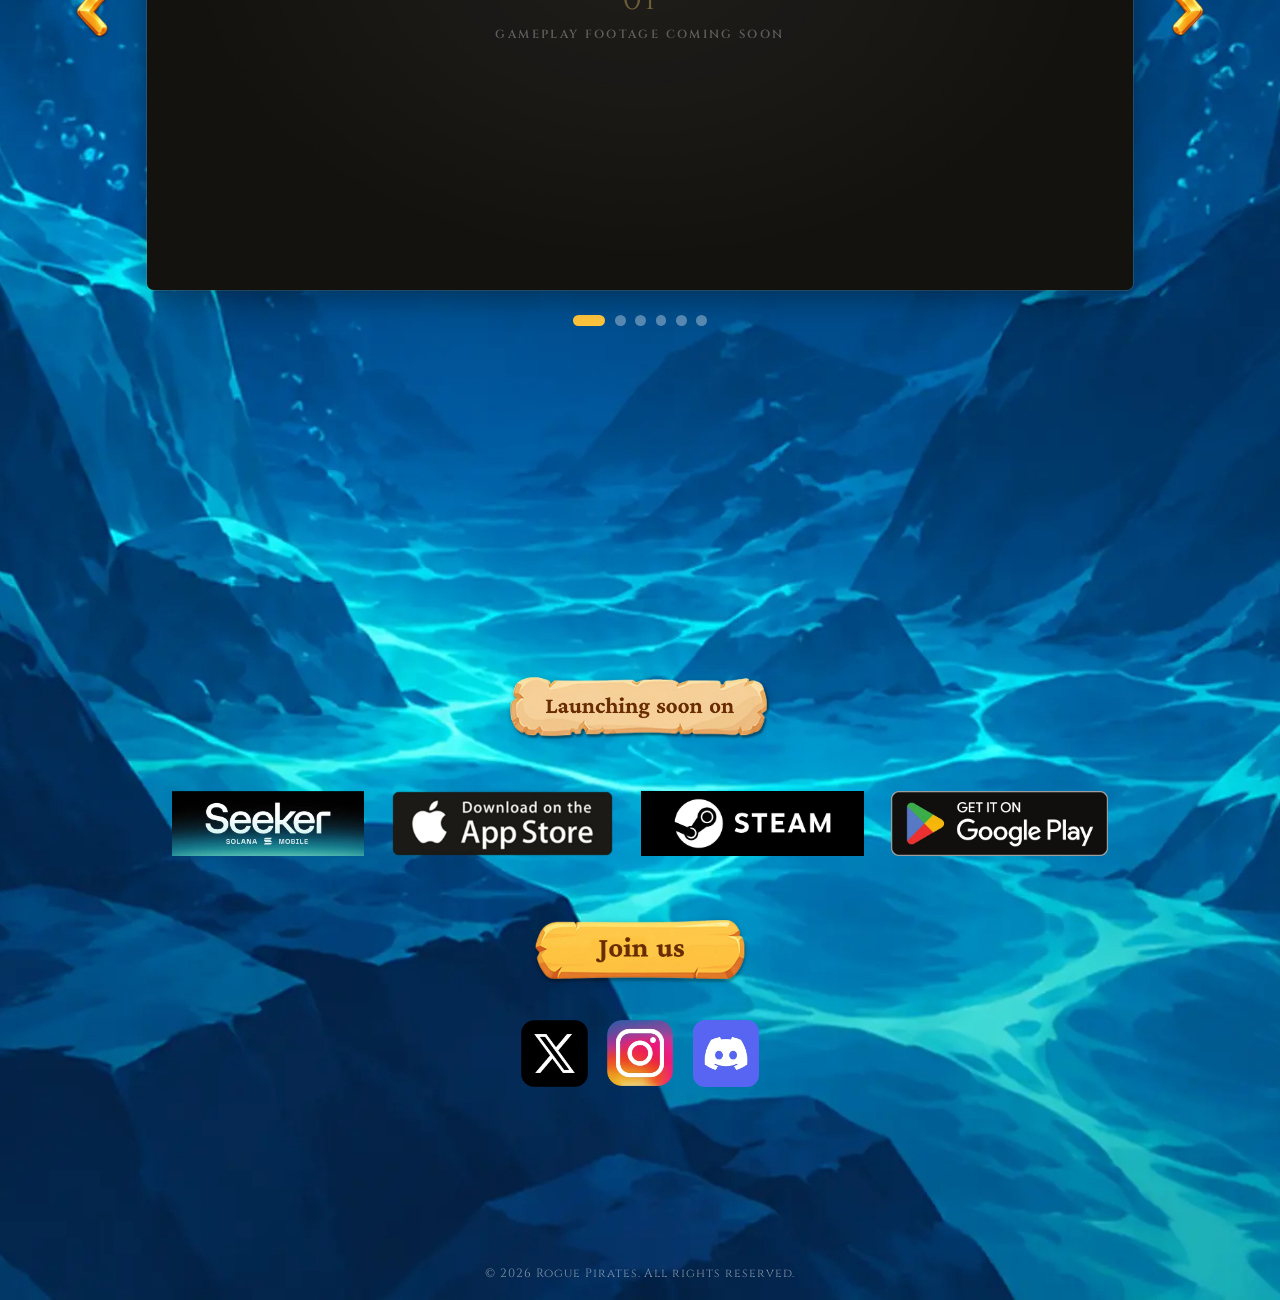
==== commit d74bb5a8: "v1" ====
--- a/index.html
+++ b/index.html
@@ -20,8 +20,8 @@
   <link rel="icon" type="image/png" sizes="64x64" href="/assets/icons/favicon-64.png">
   <link rel="apple-touch-icon" href="/assets/icons/apple-touch-icon.png">
 
-  <!-- The whole layout is drawn in "design units" (1rem = 100px of the 5678px-wide design).
-       Size the root font before first paint, excluding the scrollbar so nothing is clipped. -->
+  <!-- Layout is drawn in "design units" (1rem ≈ 100px of the 5678px-wide design), scaled so each
+       full-screen section fits the viewport. Measure the scrollbar before first paint. -->
   <script>
     (function () {
       var d = document.documentElement;
@@ -35,7 +35,7 @@
 
   <link rel="preconnect" href="https://fonts.googleapis.com">
   <link rel="preconnect" href="https://fonts.gstatic.com" crossorigin>
-  <link href="https://fonts.googleapis.com/css2?family=Cinzel:wght@400;600;700&display=swap" rel="stylesheet">
+  <link href="https://fonts.googleapis.com/css2?family=Cinzel:wght@400..700&display=swap" rel="stylesheet">
 
   <link rel="preload" as="image" href="/assets/img/ship.webp" fetchpriority="high">
   <link rel="stylesheet" href="/assets/css/style.css">
@@ -43,79 +43,129 @@
 <body>
   <a class="skip-link" href="#story">Skip to content</a>
 
+  <!-- ============ TOP BAR ============ -->
+  <header class="nav" id="nav">
+    <a class="nav__brand" href="#top" aria-label="Rogue Pirates — back to top">
+      <img src="/assets/img/logo-800.webp" width="800" height="404" alt="">
+    </a>
+    <nav class="nav__links" aria-label="Sections">
+      <a href="#story" data-nav="story">Story</a>
+      <a href="#captains" data-nav="captains">Captains</a>
+      <a href="#gameplay" data-nav="gameplay">Gameplay</a>
+      <a href="#launch" data-nav="launch">Launch</a>
+    </nav>
+    <a class="nav__cta" href="#" data-link="discord" target="_blank" rel="noopener">
+      <img src="/assets/img/social-discord.webp" width="240" height="241" alt="">
+      <span>Join the crew</span>
+    </a>
+  </header>
+
+  <!-- ============ SECTION DOTS ============ -->
+  <nav class="dots" aria-label="Jump to section">
+    <a href="#top" data-nav="top"><span>Home</span></a>
+    <a href="#story" data-nav="story"><span>Our Story</span></a>
+    <a href="#captains" data-nav="captains"><span>Captains</span></a>
+    <a href="#gameplay" data-nav="gameplay"><span>Gameplay</span></a>
+    <a href="#launch" data-nav="launch"><span>Launch</span></a>
+  </nav>
+
   <main class="page">
 
     <!-- ============ HERO ============ -->
     <section class="sec hero" id="top" aria-label="Rogue Pirates">
-      <div class="hero-art" aria-hidden="true">
-        <img class="hero-ship" src="/assets/img/ship.webp"
-             srcset="/assets/img/ship-1100.webp 1100w, /assets/img/ship.webp 2200w"
-             sizes="(max-width: 899px) 120vw, 56vw" width="2200" height="2035" alt="" fetchpriority="high">
-        <img class="hero-octo hero-octo--l" src="/assets/img/octo-left.webp" width="649" height="1475" alt="">
-        <img class="hero-octo hero-octo--r" src="/assets/img/octo-right.webp" width="1751" height="1477" alt="">
-      </div>
-      <h1 class="hero-logo">
-        <img src="/assets/img/logo.webp"
-             srcset="/assets/img/logo-800.webp 800w, /assets/img/logo.webp 1600w"
-             sizes="(max-width: 899px) 80vw, 39vw" width="1600" height="808" alt="Rogue Pirates">
-      </h1>
+      <div class="hero-stage">
+        <div class="hero-art" aria-hidden="true">
+          <img class="hero-ship" src="/assets/img/ship.webp"
+               srcset="/assets/img/ship-1100.webp 1100w, /assets/img/ship.webp 2200w"
+               sizes="(max-width: 899px) 120vw, 56vw" width="2200" height="2035" alt="" fetchpriority="high">
+          <img class="hero-octo hero-octo--l" src="/assets/img/octo-left.webp" width="649" height="1475" alt="">
+          <img class="hero-octo hero-octo--r" src="/assets/img/octo-right.webp" width="1751" height="1477" alt="">
+        </div>
+        <h1 class="hero-logo">
+          <img src="/assets/img/logo.webp"
+               srcset="/assets/img/logo-800.webp 800w, /assets/img/logo.webp 1600w"
+               sizes="(max-width: 899px) 80vw, 39vw" width="1600" height="808" alt="Rogue Pirates">
+        </h1>
+      </div>
     </section>
 
     <!-- ============ OUR STORY ============ -->
     <section class="sec story" id="story" aria-labelledby="story-title">
-      <h2 class="banner banner--scroll reveal" id="story-title" style="--tw: 9.56rem">
-        <img src="/assets/img/title-our-story.webp" width="700" height="135" alt="Our Story">
-      </h2>
-      <div class="story-scroll reveal">
-        <img class="story-scroll__paper" src="/assets/img/story-scroll.webp" width="2600" height="1451" alt="" loading="lazy">
-        <div class="story-video media-slot" id="story-video">
-          <video id="promo" preload="none" playsinline poster="/assets/video/promo-poster.jpg" aria-label="Rogue Pirates promo video">
-            <source src="/assets/video/promo-720.mp4" type="video/mp4" media="(max-width: 899px)">
-            <source src="/assets/video/promo-1080.mp4" type="video/mp4">
-          </video>
-          <button class="play-btn" type="button" aria-label="Play the Rogue Pirates promo">
-            <svg viewBox="0 0 100 100" aria-hidden="true"><path d="M38 28 L74 50 L38 72 Z"/></svg>
-          </button>
+      <div class="stage">
+        <h2 class="banner banner--scroll reveal" id="story-title" style="--tw: 9.56rem">
+          <img src="/assets/img/title-our-story.webp" width="700" height="135" alt="Our Story">
+        </h2>
+        <div class="story-scroll reveal">
+          <img class="story-scroll__paper" src="/assets/img/story-scroll.webp" width="2600" height="1451" alt="" loading="lazy">
+          <div class="player" id="story-video">
+            <div class="player__frame">
+              <video id="promo" preload="none" playsinline poster="/assets/video/promo-poster.jpg" aria-label="Rogue Pirates promo video">
+                <source src="/assets/video/promo-720.mp4" type="video/mp4" media="(max-width: 899px)">
+                <source src="/assets/video/promo-1080.mp4" type="video/mp4">
+              </video>
+            </div>
+            <button class="play-btn" type="button" aria-label="Play the Rogue Pirates promo">
+              <svg viewBox="0 0 100 100" aria-hidden="true"><path d="M38 28 L74 50 L38 72 Z"/></svg>
+            </button>
+            <div class="player__bar" hidden>
+              <button class="pbtn pbtn--toggle" type="button" aria-label="Pause">
+                <svg class="i-pause" viewBox="0 0 24 24" aria-hidden="true"><path d="M7 5h3.5v14H7zM13.5 5H17v14h-3.5z"/></svg>
+                <svg class="i-play" viewBox="0 0 24 24" aria-hidden="true"><path d="M8 5l11 7-11 7z"/></svg>
+              </button>
+              <div class="player__track">
+                <input class="player__seek" type="range" min="0" max="1000" step="1" value="0" aria-label="Seek">
+              </div>
+              <span class="player__time">0:00</span>
+              <button class="pbtn pbtn--mute" type="button" aria-label="Mute">
+                <svg class="i-vol" viewBox="0 0 24 24" aria-hidden="true"><path d="M4 9v6h4l5 4V5L8 9zM16 8.5a4.5 4.5 0 010 7M18.5 6a8 8 0 010 12"/></svg>
+                <svg class="i-muted" viewBox="0 0 24 24" aria-hidden="true"><path d="M4 9v6h4l5 4V5L8 9zM16.5 9.5l5 5M21.5 9.5l-5 5"/></svg>
+              </button>
+              <button class="pbtn pbtn--fs" type="button" aria-label="Full screen">
+                <svg viewBox="0 0 24 24" aria-hidden="true"><path d="M4 9V4h5M15 4h5v5M20 15v5h-5M9 20H4v-5"/></svg>
+              </button>
+            </div>
+          </div>
         </div>
       </div>
     </section>
 
     <!-- ============ CAPTAINS ============ -->
-    <section class="sec captains" id="captains" aria-labelledby="captains-title">
-      <h2 class="banner banner--plank reveal" id="captains-title" style="--tw: 8.47rem">
-        <img src="/assets/img/title-captains.webp" width="700" height="168" alt="Captains">
-      </h2>
-
-      <div class="cap-panel" data-captain="hank">
-        <div class="cap-glow" aria-hidden="true"></div>
-
-        <div class="cap-list" role="tablist" aria-label="Choose a captain" aria-orientation="vertical">
-          <!-- filled by main.js; Hank is rendered here so the section works without JS -->
-          <button class="cap-card is-active" role="tab" aria-selected="true" aria-controls="cap-details" data-key="hank">
-            <img src="/assets/img/captains/hank-portrait.webp" width="300" height="300" alt="Hank">
-          </button>
-        </div>
-
-        <div class="cap-figure" aria-hidden="true">
-          <img class="cap-char" src="/assets/img/captains/hank-character.webp" width="772" height="1400" alt="" loading="lazy" style="--h: 1041">
-        </div>
-
-        <div class="cap-details" id="cap-details" role="tabpanel" aria-live="polite">
-          <div class="cap-head">
-            <span class="cap-emblem" style="--emblem: url(/assets/img/captains/hank-emblem.webp)"></span>
-            <h3 class="cap-name">Hank</h3>
-          </div>
-          <ul class="cap-stats">
-            <li class="stat"><img class="stat__icon" src="/assets/img/captains/hank-cannon.webp" alt=""><span class="stat__label">Firepower</span><span class="stat__bar" data-value="4"></span></li>
-            <li class="stat"><img class="stat__icon" src="/assets/img/captains/hank-shield.webp" alt=""><span class="stat__label">Durability</span><span class="stat__bar" data-value="5"></span></li>
-            <li class="stat"><img class="stat__icon" src="/assets/img/captains/hank-ship.webp" alt=""><span class="stat__label">Speed</span><span class="stat__bar" data-value="3"></span></li>
-            <li class="stat"><img class="stat__icon" src="/assets/img/captains/hank-wheel.webp" alt=""><span class="stat__label">Handling</span><span class="stat__bar" data-value="3"></span></li>
-          </ul>
-          <div class="cap-ability">
-            <p class="cap-ability__kicker">Special ability</p>
-            <p class="cap-ability__name">Stand Your Ground</p>
-            <span class="cap-ability__icon cap-ability__icon--emblem" style="--emblem: url(/assets/img/captains/hank-emblem.webp)"></span>
-            <p class="cap-ability__desc">Gains Armor every level. Dodging is optional.</p>
+    <section class="sec captains" id="captains" data-captain="hank" aria-labelledby="captains-title">
+      <div class="cap-glow" aria-hidden="true"></div>
+      <div class="stage">
+        <h2 class="banner banner--plank reveal" id="captains-title" style="--tw: 8.47rem">
+          <img src="/assets/img/title-captains.webp" width="700" height="168" alt="Captains">
+        </h2>
+
+        <div class="cap-panel">
+          <div class="cap-list" role="tablist" aria-label="Choose a captain" aria-orientation="vertical">
+            <!-- filled by main.js; Hank is rendered here so the section works without JS -->
+            <button class="cap-card is-active" role="tab" aria-selected="true" aria-controls="cap-details" data-key="hank">
+              <img src="/assets/img/captains/hank-portrait.webp" width="300" height="300" alt="Hank">
+            </button>
+          </div>
+
+          <div class="cap-figure" aria-hidden="true">
+            <img class="cap-char" src="/assets/img/captains/hank-character.webp" width="772" height="1400" alt="" loading="lazy" style="--h: 1041">
+          </div>
+
+          <div class="cap-details" id="cap-details" role="tabpanel" aria-live="polite">
+            <div class="cap-head">
+              <span class="cap-emblem" style="--emblem: url(/assets/img/captains/hank-emblem.webp)"></span>
+              <h3 class="cap-name">Hank</h3>
+            </div>
+            <ul class="cap-stats">
+              <li class="stat"><img class="stat__icon" src="/assets/img/captains/hank-cannon.webp" alt=""><span class="stat__label">Firepower</span><span class="stat__bar" data-value="4"></span></li>
+              <li class="stat"><img class="stat__icon" src="/assets/img/captains/hank-shield.webp" alt=""><span class="stat__label">Durability</span><span class="stat__bar" data-value="5"></span></li>
+              <li class="stat"><img class="stat__icon" src="/assets/img/captains/hank-ship.webp" alt=""><span class="stat__label">Speed</span><span class="stat__bar" data-value="3"></span></li>
+              <li class="stat"><img class="stat__icon" src="/assets/img/captains/hank-wheel.webp" alt=""><span class="stat__label">Handling</span><span class="stat__bar" data-value="3"></span></li>
+            </ul>
+            <div class="cap-ability">
+              <p class="cap-ability__kicker">Special ability</p>
+              <p class="cap-ability__name">Stand Your Ground</p>
+              <span class="cap-ability__icon cap-ability__icon--emblem" style="--emblem: url(/assets/img/captains/hank-emblem.webp)"></span>
+              <p class="cap-ability__desc">Gains Armor every level. Dodging is optional.</p>
+            </div>
           </div>
         </div>
       </div>
@@ -123,49 +173,52 @@
 
     <!-- ============ GAMEPLAY ============ -->
     <section class="sec gameplay" id="gameplay" aria-labelledby="gameplay-title">
-      <h2 class="banner banner--plank reveal" id="gameplay-title" style="--tw: 9.68rem">
-        <img src="/assets/img/title-gameplay.webp" width="700" height="149" alt="Gameplay">
-      </h2>
-      <div class="carousel" aria-roledescription="carousel" aria-label="Gameplay">
-        <button class="carousel__arrow carousel__arrow--prev" type="button" aria-label="Previous">
-          <img src="/assets/img/arrow-left.webp" width="151" height="241" alt="">
-        </button>
-        <div class="carousel__viewport" tabindex="0">
-          <ul class="carousel__track" id="gameplay-track">
-            <!-- filled by main.js from GAMEPLAY_MEDIA -->
-          </ul>
-        </div>
-        <button class="carousel__arrow carousel__arrow--next" type="button" aria-label="Next">
-          <img src="/assets/img/arrow-right.webp" width="155" height="246" alt="">
-        </button>
+      <div class="stage">
+        <h2 class="banner banner--plank reveal" id="gameplay-title" style="--tw: 9.68rem">
+          <img src="/assets/img/title-gameplay.webp" width="700" height="149" alt="Gameplay">
+        </h2>
+        <div class="carousel" aria-roledescription="carousel" aria-label="Gameplay">
+          <button class="carousel__arrow carousel__arrow--prev" type="button" aria-label="Previous">
+            <img src="/assets/img/arrow-left.webp" width="151" height="241" alt="">
+          </button>
+          <div class="carousel__viewport">
+            <ul class="carousel__track" id="gameplay-track" tabindex="0">
+              <!-- filled by main.js from GAMEPLAY_MEDIA -->
+            </ul>
+          </div>
+          <button class="carousel__arrow carousel__arrow--next" type="button" aria-label="Next">
+            <img src="/assets/img/arrow-right.webp" width="155" height="246" alt="">
+          </button>
+        </div>
+        <div class="carousel__dots" id="gameplay-dots" aria-label="Choose slide"></div>
       </div>
     </section>
 
     <!-- ============ LAUNCH / FOOTER ============ -->
     <footer class="sec launch" id="launch">
-      <h2 class="banner banner--plank reveal" style="--tw: 11.72rem">
-        <img src="/assets/img/title-launching-soon-on.webp" width="700" height="77" alt="Launching soon on">
-      </h2>
-
-      <ul class="stores reveal">
-        <!-- Replace href="#" with the real store listing once live. -->
-        <li><a class="store store--seeker" href="#" data-soon aria-label="Solana Seeker (coming soon)"><img src="/assets/img/store-seeker.webp" width="640" height="214" alt="Seeker — Solana Mobile" loading="lazy"></a></li>
-        <li><a class="store store--apple" href="#" data-soon aria-label="Download on the App Store (coming soon)"><img src="/assets/img/store-apple.webp" width="640" height="186" alt="Download on the App Store" loading="lazy"></a></li>
-        <li><a class="store store--steam" href="#" data-soon aria-label="Steam (coming soon)"><img src="/assets/img/store-steam.webp" width="640" height="185" alt="Steam" loading="lazy"></a></li>
-        <li><a class="store store--google" href="#" data-soon aria-label="Get it on Google Play (coming soon)"><img src="/assets/img/store-google.webp" width="640" height="190" alt="Get it on Google Play" loading="lazy"></a></li>
-      </ul>
-
-      <!-- Join us → your Discord invite -->
-      <a class="join reveal" href="#" data-link="discord" target="_blank" rel="noopener">
-        <img src="/assets/img/title-join-us.webp" width="522" height="149" alt="Join us">
-      </a>
-
-      <ul class="socials reveal">
-        <li><a class="social" href="#" data-link="x" target="_blank" rel="noopener" aria-label="Rogue Pirates on X"><img src="/assets/img/social-x.webp" width="240" height="240" alt="" loading="lazy"></a></li>
-        <li><a class="social" href="#" data-link="instagram" target="_blank" rel="noopener" aria-label="Rogue Pirates on Instagram"><img src="/assets/img/social-instagram.webp" width="240" height="239" alt="" loading="lazy"></a></li>
-        <li><a class="social" href="#" data-link="discord" target="_blank" rel="noopener" aria-label="Rogue Pirates on Discord"><img src="/assets/img/social-discord.webp" width="240" height="241" alt="" loading="lazy"></a></li>
-      </ul>
-
+      <div class="stage">
+        <h2 class="banner banner--plank reveal" style="--tw: 11.72rem">
+          <img src="/assets/img/title-launching-soon-on.webp" width="700" height="77" alt="Launching soon on">
+        </h2>
+
+        <ul class="stores reveal">
+          <!-- Store links live in STORES (assets/js/main.js). -->
+          <li><a class="store" href="#" data-store="seeker" aria-label="Solana Seeker (coming soon)"><img src="/assets/img/store-seeker.webp" width="640" height="214" alt="Seeker — Solana Mobile" loading="lazy"></a></li>
+          <li><a class="store" href="#" data-store="apple" aria-label="Download on the App Store (coming soon)"><img src="/assets/img/store-apple.webp" width="640" height="186" alt="Download on the App Store" loading="lazy"></a></li>
+          <li><a class="store" href="#" data-store="steam" aria-label="Steam (coming soon)"><img src="/assets/img/store-steam.webp" width="640" height="185" alt="Steam" loading="lazy"></a></li>
+          <li><a class="store" href="#" data-store="google" aria-label="Get it on Google Play (coming soon)"><img src="/assets/img/store-google.webp" width="640" height="190" alt="Get it on Google Play" loading="lazy"></a></li>
+        </ul>
+
+        <a class="join reveal" href="#" data-link="discord" target="_blank" rel="noopener">
+          <img src="/assets/img/title-join-us.webp" width="522" height="149" alt="Join us">
+        </a>
+
+        <ul class="socials reveal">
+          <li><a class="social" href="#" data-link="x" target="_blank" rel="noopener" aria-label="Rogue Pirates on X"><img src="/assets/img/social-x.webp" width="240" height="240" alt="" loading="lazy"></a></li>
+          <li><a class="social" href="#" data-link="instagram" target="_blank" rel="noopener" aria-label="Rogue Pirates on Instagram"><img src="/assets/img/social-instagram.webp" width="240" height="239" alt="" loading="lazy"></a></li>
+          <li><a class="social" href="#" data-link="discord" target="_blank" rel="noopener" aria-label="Rogue Pirates on Discord"><img src="/assets/img/social-discord.webp" width="240" height="241" alt="" loading="lazy"></a></li>
+        </ul>
+      </div>
       <p class="copyright">© <span id="year">2026</span> Rogue Pirates. All rights reserved.</p>
     </footer>
   </main>
--- a/assets/css/style.css
+++ b/assets/css/style.css
@@ -1,11 +1,12 @@
 /* ==========================================================================
    Rogue Pirates — landing page
    --------------------------------------------------------------------------
-   Desktop (>= 900px) mirrors the 5678 x 15141 design 1:1.
-   1rem = 100 design px, so every number below can be read straight off the
-   Figma file (e.g. a 1617px wide banner is 16.17rem).
-   Mobile (< 900px) re-flows the same pieces into a single column, where
-   1rem = 1/22 of the viewport width.
+   Five full-screen sections that snap into place while scrolling.
+   Section content is laid out in "design units": 1rem ≈ 100px of the
+   5678px-wide design, and the root size is chosen so every section fits
+   the viewport (width AND height).
+   Desktop  = landscape and >= 900px wide.
+   Mobile   = everything else (phones, portrait tablets), single column.
    ========================================================================== */
 
 @property --tint {
@@ -16,20 +17,22 @@
 @property --accent {
   syntax: "<color>";
   inherits: true;
-  initial-value: rgb(187 205 156);
+  initial-value: rgb(187 213 160);
 }
 
 :root {
   --ink: #eef4ea;
-  --slot: #1c1c1c;
   --gold: #ffc53d;
+  --gold-hi: #ffe07a;
+  --brown: #5b2a07;
+  --slot: #14120f;
+  --nav-h: 64px;
   --ease-out: cubic-bezier(.2, .8, .2, 1);
   --serif: "Cinzel", "Trajan Pro", "Times New Roman", serif;
   color-scheme: dark;
 }
 
 html {
-  font-size: calc((100vw - var(--sbw, 0px)) / 56.78);
   -webkit-text-size-adjust: 100%;
   scroll-behavior: smooth;
   background: #04244f;
@@ -53,9 +56,10 @@
 h1, h2, h3, p { margin: 0; }
 button { font: inherit; color: inherit; background: none; border: 0; padding: 0; cursor: pointer; }
 a { color: inherit; }
+[hidden] { display: none !important; }
 
 :focus-visible {
-  outline: 3px solid var(--gold);
+  outline: 2px solid var(--gold);
   outline-offset: 4px;
   border-radius: 6px;
 }
@@ -75,45 +79,199 @@
 }
 .skip-link:focus { top: 12px; }
 
-.page { position: relative; overflow-x: clip; }
-
-/* ---------- Sections & backgrounds -------------------------------------- */
-
-.sec { position: relative; }
-
-.hero     { --b1: url("/assets/img/bg/hero-1600.webp");     --b2: url("/assets/img/bg/hero-2560.webp");     --b3: url("/assets/img/bg/hero-3840.webp"); }
-.story    { --b1: url("/assets/img/bg/story-1600.webp");    --b2: url("/assets/img/bg/story-2560.webp");    --b3: url("/assets/img/bg/story-3840.webp"); }
-.captains { --b1: url("/assets/img/bg/captains-1600.webp"); --b2: url("/assets/img/bg/captains-2560.webp"); --b3: url("/assets/img/bg/captains-3840.webp"); }
-.gameplay { --b1: url("/assets/img/bg/gameplay-1600.webp"); --b2: url("/assets/img/bg/gameplay-2560.webp"); --b3: url("/assets/img/bg/gameplay-3840.webp"); }
-.launch   { --b1: url("/assets/img/bg/launch-1600.webp");   --b2: url("/assets/img/bg/launch-2560.webp");   --b3: url("/assets/img/bg/launch-3840.webp"); }
+/* ---------- Page & sections ------------------------------------------- */
+
+.page {
+  position: relative;
+  overflow-x: clip;
+  background-color: #04244f;
+  background-repeat: no-repeat;
+  background-position: center top;
+  background-size: cover;
+}
+
+.sec {
+  position: relative;
+  scroll-snap-align: start;
+  display: grid;
+  place-items: center;
+}
+.stage {
+  position: relative;
+  z-index: 1;
+  display: flex;
+  flex-direction: column;
+  align-items: center;
+}
+
+/* ---------- Top bar ---------------------------------------------------- */
+
+.nav {
+  position: fixed;
+  inset: 0 0 auto 0;
+  z-index: 40;
+  height: var(--nav-h);
+  display: flex;
+  align-items: center;
+  gap: 32px;
+  padding: 0 28px;
+  transition: background-color .35s ease, box-shadow .35s ease;
+}
+.nav::before {
+  /* soft shade so the links stay readable over the bright sky */
+  content: "";
+  position: absolute;
+  inset: 0 0 -24px 0;
+  z-index: -1;
+  background: linear-gradient(rgb(0 22 56 / .45), transparent);
+  pointer-events: none;
+  transition: opacity .35s;
+}
+.nav.is-scrolled {
+  background-color: rgb(3 24 56 / .62);
+  -webkit-backdrop-filter: blur(12px) saturate(1.2);
+          backdrop-filter: blur(12px) saturate(1.2);
+  box-shadow: 0 1px 0 rgb(255 255 255 / .07);
+}
+.nav.is-scrolled::before { opacity: 0; }
+
+.nav__brand {
+  flex: none;
+  opacity: 0;
+  transform: translateY(-6px);
+  pointer-events: none;
+  transition: opacity .35s, transform .35s var(--ease-out);
+}
+.nav__brand img { height: 38px; width: auto; }
+.nav.is-scrolled .nav__brand { opacity: 1; transform: none; pointer-events: auto; }
+
+.nav__links {
+  display: flex;
+  gap: 30px;
+  margin-left: auto;
+}
+.nav__links a {
+  position: relative;
+  padding: 6px 0;
+  font: 600 12.5px/1 var(--serif);
+  letter-spacing: .16em;
+  text-transform: uppercase;
+  text-decoration: none;
+  color: rgb(255 255 255 / .82);
+  text-shadow: 0 1px 6px rgb(0 0 0 / .35);
+  transition: color .2s;
+}
+.nav__links a::after {
+  content: "";
+  position: absolute;
+  left: 50%;
+  bottom: -2px;
+  width: 18px;
+  height: 2px;
+  margin-left: -9px;
+  border-radius: 2px;
+  background: var(--gold);
+  transform: scaleX(0);
+  transition: transform .3s var(--ease-out);
+}
+.nav__links a:hover,
+.nav__links a.is-active { color: var(--gold-hi); }
+.nav__links a.is-active::after { transform: none; }
+
+.nav__cta {
+  flex: none;
+  display: inline-flex;
+  align-items: center;
+  gap: 8px;
+  height: 36px;
+  padding: 0 16px 0 5px;
+  border-radius: 999px;
+  background: linear-gradient(180deg, var(--gold-hi), #f5a623);
+  color: var(--brown);
+  font: 700 12px/1 var(--serif);
+  letter-spacing: .1em;
+  text-transform: uppercase;
+  text-decoration: none;
+  box-shadow: inset 0 -2px 0 rgb(0 0 0 / .15), 0 4px 14px rgb(0 0 0 / .22);
+  transition: transform .2s var(--ease-out), filter .2s;
+}
+.nav__cta img { width: 26px; height: 26px; border-radius: 50%; }
+.nav__cta:hover { transform: translateY(-1px); filter: brightness(1.06); }
+
+/* ---------- Section dots ---------------------------------------------- */
+
+.dots {
+  position: fixed;
+  right: 22px;
+  top: 50%;
+  z-index: 30;
+  display: flex;
+  flex-direction: column;
+  gap: 14px;
+  transform: translateY(-50%);
+}
+.dots a {
+  position: relative;
+  display: block;
+  width: 10px;
+  height: 10px;
+  border-radius: 50%;
+  border: 1.5px solid rgb(255 255 255 / .75);
+  box-shadow: 0 0 6px rgb(0 0 0 / .3);
+  transition: background-color .25s, border-color .25s, transform .25s var(--ease-out);
+}
+.dots a::before { content: ""; position: absolute; inset: -8px; } /* bigger hit area */
+.dots a.is-active { background: var(--gold); border-color: var(--gold); transform: scale(1.25); }
+.dots span {
+  position: absolute;
+  right: 22px;
+  top: 50%;
+  padding: 5px 10px;
+  border-radius: 999px;
+  background: rgb(3 24 56 / .75);
+  font: 600 11px/1 var(--serif);
+  letter-spacing: .12em;
+  text-transform: uppercase;
+  white-space: nowrap;
+  color: #fff;
+  opacity: 0;
+  transform: translate(6px, -50%);
+  pointer-events: none;
+  transition: opacity .2s, transform .25s var(--ease-out);
+}
+.dots a:hover span,
+.dots a:focus-visible span { opacity: 1; transform: translate(0, -50%); }
 
 /* ---------- Section title banners -------------------------------------- */
 
 .banner {
+  --s: .75;
+  flex: none;
   display: grid;
   place-items: center;
-  width: 16.17rem;
-  height: 3.91rem;
-  margin-inline: auto;
+  width: calc(16.17rem * var(--s));
+  height: calc(3.91rem * var(--s));
   background: url("/assets/img/banner-plank.webp") center / 100% 100% no-repeat;
-  filter: drop-shadow(0 .12rem .2rem rgb(0 0 0 / .25));
-}
-.banner img { width: var(--tw, 8.5rem); translate: 0 -.06rem; }
+  filter: drop-shadow(0 .08rem .12rem rgb(0 0 0 / .2));
+}
+.banner img { width: calc(var(--tw, 8.5rem) * var(--s)); translate: 0 -.04rem; }
 .banner--scroll {
-  width: 17.38rem;
-  height: 5.58rem;
+  width: calc(17.38rem * var(--s));
+  height: calc(5.58rem * var(--s));
   background-image: url("/assets/img/banner-scroll.webp");
 }
-.banner--scroll img { translate: 0 .32rem; }
-
-/* ---------- Media placeholders (story trailer + gameplay) -------------- */
+.banner--scroll img { translate: 0 .24rem; }
+
+/* ---------- Media slots (gameplay placeholders) ----------------------- */
 
 .media-slot {
   position: relative;
   overflow: hidden;
-  background: var(--slot);
   display: grid;
   place-items: center;
+  background:
+    radial-gradient(ellipse at 50% 40%, rgb(255 255 255 / .05), transparent 65%),
+    var(--slot);
 }
 .media-slot > iframe,
 .media-slot > video,
@@ -126,42 +284,24 @@
   object-fit: cover;
 }
 .media-slot__hint {
-  font: 600 .5rem/1.2 var(--serif);
-  letter-spacing: .12em;
+  display: grid;
+  justify-items: center;
+  gap: .5rem;
+  font: 600 .55rem/1.3 var(--serif);
+  letter-spacing: .2em;
   text-transform: uppercase;
-  color: rgb(255 255 255 / .22);
+  color: rgb(255 255 255 / .3);
   text-align: center;
-  padding: 0 1rem;
-}
-
-/* Promo video: letterbox rather than crop, so nothing in the frame is lost */
-.story-video > video { object-fit: contain; background: #000; }
-.play-btn {
-  position: absolute;
-  inset: 0;
-  margin: auto;
-  width: 4rem;
-  height: 4rem;
-  display: grid;
-  place-items: center;
-  border-radius: 50%;
-  background: radial-gradient(circle at 35% 30%, #ffe27a 0%, #ffc233 45%, #e98a12 100%);
-  box-shadow: 0 0 0 .14rem #6b3a0e, 0 0 0 .3rem rgb(255 214 110 / .35), 0 .25rem .8rem rgb(0 0 0 / .45);
-  transition: transform .25s var(--ease-out);
-  animation: pulse 2.4s ease-in-out infinite;
-}
-.play-btn svg { width: 62%; height: 62%; fill: #5b2a07; translate: 6% 0; }
-.play-btn:hover { transform: scale(1.08); }
-.play-btn:active { transform: scale(.95); }
-.play-btn[hidden] { display: none; }
-@keyframes pulse {
-  0%, 100% { box-shadow: 0 0 0 .14rem #6b3a0e, 0 0 0 .3rem rgb(255 214 110 / .35), 0 .25rem .8rem rgb(0 0 0 / .45); }
-  50%      { box-shadow: 0 0 0 .14rem #6b3a0e, 0 0 0 .75rem rgb(255 214 110 / 0), 0 .25rem .8rem rgb(0 0 0 / .45); }
+}
+.media-slot__hint b {
+  font: 400 1.6rem/1 var(--serif);
+  letter-spacing: .05em;
+  color: rgb(255 214 110 / .35);
 }
 
 /* ---------- HERO -------------------------------------------------------- */
 
-.hero { z-index: 2; }
+.hero-stage { position: relative; }
 .hero-art { position: absolute; }
 .hero-art img { position: absolute; max-width: none; }
 .hero-ship {
@@ -189,24 +329,180 @@
   to   { opacity: 1; transform: none; }
 }
 
-/* ---------- STORY ------------------------------------------------------- */
-
-.story-scroll { position: relative; }
+/* ---------- STORY / video player --------------------------------------- */
+
+.story-scroll { position: relative; flex: none; }
 .story-scroll__paper { width: 100%; }
-.story-video { position: absolute; }
+
+.player {
+  position: absolute;
+  aspect-ratio: 16 / 9;
+  top: 50%;
+  translate: 0 -50%;
+}
+/* The frame melts into the parchment: feathered edges + a warm vignette,
+   so the video reads as painted onto the scroll rather than stuck on top. */
+.player__frame {
+  position: absolute;
+  inset: 0;
+  overflow: hidden;
+  -webkit-mask-image:
+    linear-gradient(90deg, transparent 0, #000 6%, #000 94%, transparent 100%),
+    linear-gradient(180deg, transparent 0, #000 9%, #000 91%, transparent 100%);
+  -webkit-mask-composite: source-in;
+          mask-image:
+    linear-gradient(90deg, transparent 0, #000 6%, #000 94%, transparent 100%),
+    linear-gradient(180deg, transparent 0, #000 9%, #000 91%, transparent 100%);
+          mask-composite: intersect;
+}
+.player__frame::after {
+  content: "";
+  position: absolute;
+  inset: 0;
+  pointer-events: none;
+  background: radial-gradient(ellipse 75% 70% at 50% 50%, transparent 60%, rgb(92 52 14 / .22) 100%);
+  mix-blend-mode: multiply;
+}
+.player video {
+  display: block;
+  width: 100%;
+  height: 100%;
+  object-fit: cover;
+  background: #0d1a2b;
+  cursor: pointer;
+}
+
+.play-btn {
+  position: absolute;
+  inset: 0;
+  z-index: 2;
+  margin: auto;
+  width: 3.2rem;
+  height: 3.2rem;
+  display: grid;
+  place-items: center;
+  border-radius: 50%;
+  background: radial-gradient(circle at 35% 30%, var(--gold-hi) 0%, #ffc233 45%, #e98a12 100%);
+  box-shadow: 0 0 0 .1rem #6b3a0e, 0 .2rem .6rem rgb(0 0 0 / .4);
+  transition: transform .25s var(--ease-out), opacity .25s;
+}
+.play-btn::before {
+  content: "";
+  position: absolute;
+  inset: -.1rem;
+  border-radius: 50%;
+  border: .08rem solid rgb(255 214 110 / .7);
+  animation: ring 2.4s ease-out infinite;
+}
+.play-btn svg { width: 60%; height: 60%; fill: var(--brown); translate: 6% 0; }
+.play-btn:hover { transform: scale(1.07); }
+.play-btn:active { transform: scale(.95); }
+@keyframes ring {
+  from { transform: scale(1); opacity: .9; }
+  to   { transform: scale(1.55); opacity: 0; }
+}
+
+.player__bar {
+  position: absolute;
+  z-index: 2;
+  left: 9%;
+  right: 9%;
+  bottom: 12%;
+  display: flex;
+  align-items: center;
+  gap: .45rem;
+  padding: .2rem .55rem;
+  border-radius: 999px;
+  background: rgb(18 11 4 / .55);
+  -webkit-backdrop-filter: blur(6px);
+          backdrop-filter: blur(6px);
+  box-shadow: inset 0 0 0 1px rgb(255 214 110 / .18);
+  transition: opacity .3s, transform .3s var(--ease-out);
+}
+.player.is-idle .player__bar { opacity: 0; transform: translateY(.3rem); pointer-events: none; }
+.player.is-idle { cursor: none; }
+.pbtn {
+  flex: none;
+  display: grid;
+  place-items: center;
+  width: max(1.25rem, 28px);
+  height: max(1.25rem, 28px);
+  border-radius: 50%;
+  color: #fff3d6;
+  transition: background-color .2s, color .2s;
+}
+.pbtn:hover { background: rgb(255 214 110 / .15); color: var(--gold-hi); }
+.pbtn svg { width: 64%; height: 64%; fill: currentColor; }
+.pbtn--mute svg,
+.pbtn--fs svg { fill: none; stroke: currentColor; stroke-width: 2; stroke-linecap: round; stroke-linejoin: round; }
+.pbtn--toggle .i-play,
+.player.is-paused .pbtn--toggle .i-pause { display: none; }
+.player.is-paused .pbtn--toggle .i-play { display: block; }
+.pbtn--mute .i-muted,
+.player.is-muted .pbtn--mute .i-vol { display: none; }
+.player.is-muted .pbtn--mute .i-muted { display: block; }
+
+.player__track { flex: 1; display: flex; align-items: center; min-width: 0; }
+.player__seek {
+  --p: 0%;
+  width: 100%;
+  height: 16px;
+  margin: 0;
+  background: transparent;
+  cursor: pointer;
+  -webkit-appearance: none;
+          appearance: none;
+}
+.player__seek::-webkit-slider-runnable-track {
+  height: 4px;
+  border-radius: 4px;
+  background: linear-gradient(90deg, var(--gold) var(--p), rgb(255 255 255 / .25) var(--p));
+}
+.player__seek::-moz-range-track { height: 4px; border-radius: 4px; background: rgb(255 255 255 / .25); }
+.player__seek::-moz-range-progress { height: 4px; border-radius: 4px; background: var(--gold); }
+.player__seek::-webkit-slider-thumb {
+  -webkit-appearance: none;
+  width: 12px;
+  height: 12px;
+  margin-top: -4px;
+  border-radius: 50%;
+  background: var(--gold-hi);
+  box-shadow: 0 0 0 3px rgb(255 197 61 / .25);
+}
+.player__seek::-moz-range-thumb {
+  width: 12px;
+  height: 12px;
+  border: 0;
+  border-radius: 50%;
+  background: var(--gold-hi);
+}
+.player__time {
+  flex: none;
+  min-width: 2.6em;
+  font: 600 max(.5rem, 11px)/1 var(--serif);
+  letter-spacing: .06em;
+  font-variant-numeric: tabular-nums;
+  color: #fff3d6;
+}
+
+.player:fullscreen { background: #000; translate: none; }
+.player:fullscreen .player__frame { -webkit-mask-image: none; mask-image: none; }
+.player:fullscreen .player__frame::after { display: none; }
+.player:fullscreen video { object-fit: contain; background: #000; }
+.player:fullscreen .player__bar { left: 20%; right: 20%; bottom: 4%; }
 
 /* ---------- CAPTAINS ---------------------------------------------------- */
 
-.cap-panel { position: relative; }
-.cap-panel[data-captain="rook"]   { --tint: rgb(4 50 133);    --accent: rgb(170 188 222); }
-.cap-panel[data-captain="richie"] { --tint: rgb(117 34 94);   --accent: rgb(222 172 207); }
-.cap-panel[data-captain="hank"]   { --tint: rgb(74 94 39);    --accent: rgb(187 213 160); }
-.cap-panel[data-captain="roxie"]  { --tint: rgb(26 150 161);  --accent: rgb(170 244 250); }
-.cap-panel[data-captain="sparky"] { --tint: rgb(191 30 44);   --accent: rgb(240 190 194); }
-.cap-panel[data-captain="ember"]  { --tint: rgb(255 172 92);  --accent: rgb(255 238 214); }
-.cap-panel { transition: --tint .7s ease, --accent .7s ease; }
-
-/* Gradient sampled from the "<captain> bg" exports: transparent → 85% tint */
+.captains[data-captain="rook"]   { --tint: rgb(4 50 133);    --accent: rgb(170 188 222); }
+.captains[data-captain="richie"] { --tint: rgb(117 34 94);   --accent: rgb(222 172 207); }
+.captains[data-captain="hank"]   { --tint: rgb(74 94 39);    --accent: rgb(187 213 160); }
+.captains[data-captain="roxie"]  { --tint: rgb(26 150 161);  --accent: rgb(170 244 250); }
+.captains[data-captain="sparky"] { --tint: rgb(191 30 44);   --accent: rgb(240 190 194); }
+.captains[data-captain="ember"]  { --tint: rgb(255 172 92);  --accent: rgb(255 238 214); }
+.captains { transition: --tint .7s ease, --accent .7s ease; }
+
+/* Gradient sampled from the "<captain> bg" exports: transparent → 85% tint.
+   It fills the whole screen and fades out at the top/bottom edges. */
 .cap-glow {
   position: absolute;
   inset: 0;
@@ -221,18 +517,21 @@
     color-mix(in srgb, var(--tint) 67%, transparent) 60%,
     color-mix(in srgb, var(--tint) 84.7%, transparent) 70%,
     color-mix(in srgb, var(--tint) 84.7%, transparent) 100%);
-}
-
+  -webkit-mask-image: linear-gradient(180deg, transparent 0, #000 12%, #000 88%, transparent 100%);
+          mask-image: linear-gradient(180deg, transparent 0, #000 12%, #000 88%, transparent 100%);
+}
+
+.cap-panel { position: relative; }
 .cap-list { position: absolute; z-index: 3; display: flex; }
 .cap-card {
   position: relative;
   display: block;
   flex: none;
-  width: 4.98rem;
   aspect-ratio: 1;
   border-radius: 12%;
-  transition: transform .25s var(--ease-out), filter .25s;
-  filter: drop-shadow(0 .08rem .15rem rgb(0 0 0 / .35));
+  opacity: .78;
+  transition: transform .25s var(--ease-out), opacity .25s, filter .25s;
+  filter: drop-shadow(0 .06rem .1rem rgb(0 0 0 / .3)) saturate(.85);
 }
 .cap-card img { width: 100%; height: 100%; }
 .cap-card::after {
@@ -244,9 +543,9 @@
   transform: scale(.96);
   transition: opacity .3s, transform .3s var(--ease-out);
 }
-.cap-card:hover { transform: translateY(-.08rem) scale(1.04); filter: drop-shadow(0 .12rem .25rem rgb(0 0 0 / .45)) brightness(1.08); }
+.cap-card:hover { opacity: 1; transform: scale(1.05); filter: drop-shadow(0 .1rem .2rem rgb(0 0 0 / .4)); }
+.cap-card.is-active { opacity: 1; transform: scale(1.06); filter: drop-shadow(0 0 .3rem rgb(255 190 40 / .5)); }
 .cap-card.is-active::after { opacity: 1; transform: none; }
-.cap-card.is-active { filter: drop-shadow(0 0 .35rem rgb(255 190 40 / .55)); }
 .cap-card:focus-visible { outline-offset: 2px; border-radius: 14%; }
 
 .cap-figure {
@@ -260,7 +559,7 @@
   height: calc(var(--h) * var(--char-scale));
   width: auto;
   max-width: none;
-  filter: drop-shadow(0 .4rem .6rem rgb(0 0 0 / .3));
+  filter: drop-shadow(0 .4rem .6rem rgb(0 0 0 / .28));
   transition: opacity .28s ease, transform .45s var(--ease-out);
 }
 .cap-char.is-leaving { opacity: 0; transform: translateX(-4%) scale(.98); transition-duration: .18s; }
@@ -269,20 +568,19 @@
 .cap-details {
   position: absolute;
   z-index: 2;
-  text-shadow: 0 .03rem .12rem rgb(0 0 0 / .35);
+  text-shadow: 0 .03rem .12rem rgb(0 0 0 / .3);
 }
 .cap-head { display: flex; align-items: center; gap: .75rem; }
 .cap-emblem {
   flex: none;
-  width: 4.95rem;
-  height: 5.25rem;
+  width: 4.6rem;
+  height: 4.9rem;
   background: var(--accent);
   -webkit-mask: var(--emblem) center / contain no-repeat;
           mask: var(--emblem) center / contain no-repeat;
-  filter: drop-shadow(0 .05rem .1rem rgb(0 0 0 / .25));
 }
 .cap-name {
-  font: 400 5rem/1 var(--serif);
+  font: 400 4.7rem/1 var(--serif);
   letter-spacing: .01em;
   text-transform: uppercase;
   white-space: nowrap;
@@ -292,29 +590,28 @@
 
 .cap-stats {
   display: grid;
-  gap: 1.2rem;
-  margin: .45rem 0 0 6.6rem;
+  gap: 1.1rem;
+  margin: .45rem 0 0 6.3rem;
 }
 .stat {
   display: grid;
-  grid-template-columns: 2.55rem auto;
+  grid-template-columns: 2.4rem auto;
   grid-template-rows: auto auto;
-  column-gap: 1.66rem;
-  row-gap: .28rem;
+  column-gap: 1.5rem;
+  row-gap: .26rem;
   align-items: center;
-  min-height: 2.25rem;
+  min-height: 2.15rem;
 }
 .stat__icon {
   grid-row: 1 / 3;
-  width: 2.55rem;
-  height: 2.25rem;
+  width: 2.4rem;
+  height: 2.15rem;
   object-fit: contain;
-  filter: drop-shadow(0 .04rem .08rem rgb(0 0 0 / .25));
 }
 .stat__label {
   align-self: end;
-  font: 600 .84rem/1 var(--serif);
-  letter-spacing: .03em;
+  font: 600 .8rem/1 var(--serif);
+  letter-spacing: .08em;
   text-transform: uppercase;
 }
 .stat__bar { align-self: start; display: flex; gap: .1rem; }
@@ -337,72 +634,75 @@
 }
 .seg.is-on::after { opacity: 1; transform: none; }
 /* Ember's tan segments need a lift to read against her orange panel */
-.cap-panel[data-captain="ember"] .seg::after { filter: brightness(1.35) saturate(1.2); }
+.captains[data-captain="ember"] .seg::after { filter: brightness(1.35) saturate(1.2); }
 
 .cap-ability {
   display: grid;
-  grid-template-columns: 3.4rem 1fr;
-  column-gap: .45rem;
-  margin: 2.2rem 0 0 3.25rem;
+  grid-template-columns: 3.2rem 1fr;
+  column-gap: .5rem;
+  margin: 2rem 0 0 3.1rem;
 }
 .cap-ability__kicker {
   grid-column: 1 / -1;
-  margin-left: .5rem;
-  font: 600 .75rem/1.2 var(--serif);
-  letter-spacing: .04em;
+  margin-left: .4rem;
+  font: 600 .7rem/1.2 var(--serif);
+  letter-spacing: .14em;
   text-transform: uppercase;
+  opacity: .85;
 }
 .cap-ability__name {
   grid-column: 2;
+  margin: .7rem 0 .45rem .3rem;
+  font: 400 1.4rem/1.2 var(--serif);
+  letter-spacing: .02em;
+  text-transform: uppercase;
   white-space: nowrap;
-  margin: .8rem 0 .55rem .35rem;
-  font: 400 1.42rem/1.2 var(--serif);
-  letter-spacing: .01em;
-  text-transform: uppercase;
 }
 .cap-ability__icon {
   grid-column: 1;
   align-self: center;
-  width: 3.4rem;
+  width: 3.2rem;
   aspect-ratio: 1;
   display: grid;
   place-items: center;
   border-radius: 50%;
 }
-.cap-ability__icon img { width: 100%; }
 .cap-ability__icon--emblem {
-  background: rgb(10 25 30 / .55);
-  box-shadow: inset 0 0 0 .06rem rgb(255 255 255 / .06);
+  background: rgb(10 25 30 / .5);
+  box-shadow: inset 0 0 0 .05rem rgb(255 255 255 / .08);
 }
 .cap-ability__icon--emblem::before {
   content: "";
   width: 58%;
   height: 58%;
-  background: color-mix(in srgb, var(--accent) 55%, rgb(30 40 40));
+  background: color-mix(in srgb, var(--accent) 60%, rgb(30 40 40));
   -webkit-mask: var(--emblem) center / contain no-repeat;
           mask: var(--emblem) center / contain no-repeat;
 }
+.cap-ability__icon img { width: 100%; }
 .cap-ability__desc {
   grid-column: 2;
-  font: 400 1rem/1.4 var(--serif);
+  margin-left: .3rem;
+  font: 400 .98rem/1.45 var(--serif);
   letter-spacing: .01em;
   color: var(--accent);
 }
-.cap-details.is-swapping .cap-name,
-.cap-details.is-swapping .cap-ability { opacity: 0; transform: translateY(.25rem); }
 .cap-name,
 .cap-ability { transition: opacity .3s ease, transform .4s var(--ease-out); }
 .cap-details.is-swapping .cap-name,
-.cap-details.is-swapping .cap-ability { transition-duration: .15s; }
+.cap-details.is-swapping .cap-ability { opacity: 0; transform: translateY(.25rem); transition-duration: .15s; }
 
 /* ---------- GAMEPLAY ---------------------------------------------------- */
 
-.carousel { position: relative; }
-.carousel__viewport { position: absolute; overflow: hidden; border-radius: 1px; }
-.carousel__viewport:focus-visible { outline-offset: 6px; }
+.carousel { position: relative; flex: none; }
+.carousel__viewport {
+  position: relative;
+  overflow: hidden;
+  border-radius: .3rem;
+  box-shadow: 0 .4rem 1.4rem rgb(0 0 0 / .35), 0 0 0 1px rgb(255 214 110 / .16);
+}
 .carousel__track {
   display: flex;
-  height: 100%;
   overflow-x: auto;
   scroll-snap-type: x mandatory;
   scroll-behavior: smooth;
@@ -410,55 +710,72 @@
   scrollbar-width: none;
 }
 .carousel__track::-webkit-scrollbar { display: none; }
+.carousel__track:focus-visible { outline-offset: -3px; }
 .slide {
-  flex: none;
-  height: 100%;
-  scroll-snap-align: start;
-  box-shadow: 0 .1rem .3rem rgb(0 0 0 / .25);
+  flex: 0 0 100%;
+  aspect-ratio: 16 / 9;
+  scroll-snap-align: center;
 }
 .slide .media-slot { width: 100%; height: 100%; }
 .carousel__arrow {
   position: absolute;
+  top: 50%;
   z-index: 2;
+  translate: 0 -50%;
   transition: transform .2s var(--ease-out), filter .2s, opacity .2s;
-  filter: drop-shadow(0 .06rem .1rem rgb(0 0 0 / .35));
+  filter: drop-shadow(0 .05rem .08rem rgb(0 0 0 / .3));
 }
 .carousel__arrow img { width: 100%; }
-.carousel__arrow:hover { filter: drop-shadow(0 .06rem .1rem rgb(0 0 0 / .35)) brightness(1.12); }
-.carousel__arrow--prev:hover { transform: translateX(-.12rem) scale(1.06); }
-.carousel__arrow--next:hover { transform: translateX(.12rem) scale(1.06); }
-.carousel__arrow:active { transform: scale(.94); }
+.carousel__arrow:hover { filter: drop-shadow(0 .05rem .08rem rgb(0 0 0 / .3)) brightness(1.12); }
+.carousel__arrow--prev:hover { transform: translateX(-.12rem); }
+.carousel__arrow--next:hover { transform: translateX(.12rem); }
+.carousel__arrow:active { transform: scale(.92); }
+
+.carousel__dots { display: flex; justify-content: center; gap: .45rem; }
+.carousel__dots button {
+  width: max(.5rem, 9px);
+  height: max(.5rem, 9px);
+  border-radius: 999px;
+  background: rgb(255 255 255 / .35);
+  transition: width .3s var(--ease-out), background-color .3s;
+}
+.carousel__dots button:hover { background: rgb(255 255 255 / .6); }
+.carousel__dots button[aria-current="true"] { width: max(1.5rem, 26px); background: var(--gold); }
 
 /* ---------- LAUNCH / FOOTER -------------------------------------------- */
 
 .stores { display: flex; justify-content: center; align-items: center; }
-.store { display: block; transition: transform .2s var(--ease-out), filter .2s; }
-.store:hover { transform: translateY(-.1rem) scale(1.03); filter: brightness(1.1) drop-shadow(0 .15rem .3rem rgb(0 0 0 / .35)); }
-.store img { width: 100%; }
+.store { display: block; border-radius: .25rem; transition: transform .2s var(--ease-out), filter .2s; }
+.store img { height: 100%; width: auto; }
+.store:hover { transform: translateY(-.08rem); filter: brightness(1.1); }
 
 .join {
   display: grid;
   place-items: center;
-  width: 12.66rem;
-  height: 3.76rem;
-  margin-inline: auto;
+  flex: none;
+  width: 10rem;
+  height: 2.97rem;
   background: url("/assets/img/button-yellow.webp") center / 100% 100% no-repeat;
-  filter: drop-shadow(0 .1rem .18rem rgb(0 0 0 / .3));
+  filter: drop-shadow(0 .06rem .12rem rgb(0 0 0 / .25));
   transition: transform .2s var(--ease-out), filter .2s;
 }
-.join img { width: 5.22rem; translate: 0 -.1rem; }
-.join:hover { transform: scale(1.05); filter: drop-shadow(0 .15rem .3rem rgb(0 0 0 / .35)) brightness(1.06); }
+.join img { width: 4.1rem; translate: 0 -.08rem; }
+.join:hover { transform: scale(1.05); filter: drop-shadow(0 .1rem .2rem rgb(0 0 0 / .3)) brightness(1.05); }
 .join:active { transform: scale(.97); }
 
 .socials { display: flex; justify-content: center; }
 .social { display: block; border-radius: 22%; transition: transform .2s var(--ease-out), filter .2s; }
 .social img { width: 100%; }
-.social:hover { transform: translateY(-.12rem) scale(1.06); filter: drop-shadow(0 .15rem .3rem rgb(0 0 0 / .35)); }
+.social:hover { transform: translateY(-.1rem) scale(1.05); }
 
 .copyright {
-  font: 400 .5rem/1.4 var(--serif);
-  letter-spacing: .06em;
-  color: rgb(255 255 255 / .55);
+  position: absolute;
+  left: 0;
+  right: 0;
+  bottom: 18px;
+  font: 400 12px/1.4 var(--serif);
+  letter-spacing: .08em;
+  color: rgb(255 255 255 / .5);
   text-align: center;
 }
 
@@ -488,85 +805,93 @@
 .js .reveal.is-visible { opacity: 1; transform: none; }
 
 /* ==========================================================================
-   DESKTOP — positions straight from the design file
+   DESKTOP — full-screen scenes, design coordinates scaled to fit
    ========================================================================== */
-@media (min-width: 900px) {
+@media (min-width: 900px) and (min-aspect-ratio: 1/1) {
+  html {
+    /* fit 56.78 design-rem across and ~39 design-rem down (below the top bar) */
+    font-size: min(calc((100vw - var(--sbw, 0px)) / 56.78), calc((100vh - var(--nav-h)) / 39));
+    font-size: min(calc((100vw - var(--sbw, 0px)) / 56.78), calc((100svh - var(--nav-h)) / 39));
+    scroll-snap-type: y mandatory;
+  }
+  .page { background-image: image-set(url("/assets/img/bg/full-1600.webp") 1x, url("/assets/img/bg/full-2400.webp") 2x); }
+
   .sec {
-    background-image: image-set(var(--b1) 1x, var(--b2) 1.6x, var(--b3) 2.4x);
-    background-size: 100% 100%;
-    background-repeat: no-repeat;
+    height: 100vh;
+    height: 100svh;
+    padding-top: var(--nav-h);
   }
-  .sec > * { position: absolute; }
-  .banner { left: 0; right: 0; }
-
-  /* HERO   (design y 0 → 3150) */
-  .hero { height: 31.5rem; }
-  .hero-art { left: 21.08rem; top: 2.83rem; width: 35.70rem; height: 29.29rem; }
-  .hero-logo { left: .02rem; top: 20.73rem; width: 21.99rem; }
-
-  /* STORY  (3150 → 6800) */
-  .story { height: 36.5rem; }
-  .story .banner { top: .04rem; }
-  .story-scroll { left: 2.55rem; top: 4.95rem; width: 50.76rem; }
-  .story-video { left: 22.58%; top: 22.91%; width: 54.49%; height: 58.67%; }
-
-  /* CAPTAINS (6800 → 11000) */
-  .captains { height: 42rem; --char-scale: .03147rem; }
-  .captains .banner { top: 2.11rem; }
-  .cap-panel { left: 0; top: 6.12rem; width: 100%; height: 35.28rem; }
-  .cap-list { left: 2.4rem; top: 3.43rem; flex-direction: column; gap: .2rem; }
-  .cap-figure { left: 9.47rem; width: 26rem; top: 0; bottom: .98rem; }
-  .cap-details { left: 33rem; top: 2.85rem; width: 23.2rem; }
-
-  /* GAMEPLAY (11000 → 12930) */
-  .gameplay { height: 19.3rem; }
-  .gameplay .banner { top: 1.85rem; }
-  .carousel { left: 0; top: 8.71rem; width: 100%; height: 9.75rem; }
-  .carousel__viewport { left: 2.76rem; width: 51.16rem; height: 100%; }
-  .carousel__track { gap: .92rem; }
-  .slide { width: 16.44rem; }
-  .carousel__arrow--prev { left: .72rem; top: 3.71rem; width: 1.51rem; }
-  .carousel__arrow--next { left: 54.50rem; top: 3.66rem; width: 1.55rem; }
-
-  /* LAUNCH (12930 → 15141) */
-  .launch { height: 22.11rem; }
-  .launch .banner { top: .8rem; }
-  .stores { left: 0; right: 0; top: 5.5rem; gap: 1.9rem; }
-  .store--seeker { width: 11.00rem; }
-  .store--apple  { width: 13.03rem; }
-  .store--steam  { width: 12.72rem; }
-  .store--google { width: 12.38rem; }
-  .join { left: 0; right: 0; top: 11.45rem; }
-  .socials { left: 0; right: 0; top: 15.71rem; gap: .82rem; }
-  .social { width: 4.1rem; }
-  .copyright { left: 0; right: 0; bottom: .7rem; }
+  .stage { width: 56.78rem; }
+
+  /* HERO — its own unit so the scene always spans the full width */
+  .hero { padding-top: 0; place-items: end end; }
+  .hero-stage {
+    --hu: calc(min(100vw - var(--sbw, 0px), 100vh * 1.7) / 56.78);
+    --hu: calc(min(100vw - var(--sbw, 0px), 100svh * 1.7) / 56.78);
+    width: 100%;
+    height: calc(31.5 * var(--hu));
+  }
+  /* ship pinned to the right edge, logo to the left — holds up on ultrawide screens too */
+  .hero-art { right: 0; top: calc(2.83 * var(--hu)); width: calc(35.7 * var(--hu)); height: calc(29.29 * var(--hu)); }
+  .hero-logo { left: calc(1.2 * var(--hu)); top: calc(20.1 * var(--hu)); width: calc(20.5 * var(--hu)); }
+
+  /* STORY */
+  .story-scroll { width: 50.76rem; margin-top: 1rem; }
+  .player { left: 20%; width: 60%; }
+
+  /* CAPTAINS */
+  .captains { --char-scale: .0296rem; }
+  .cap-panel { width: 56.78rem; height: 32rem; margin-top: 1.1rem; }
+  .cap-list { left: 2.4rem; top: 50%; translate: 0 -50%; flex-direction: column; gap: .3rem; }
+  .cap-card { width: 4.6rem; }
+  .cap-figure { left: 9.5rem; width: 26rem; top: 0; bottom: 0; }
+  .cap-details { left: 33rem; top: 50%; translate: 0 -50%; width: 23.2rem; }
+
+  /* GAMEPLAY */
+  .carousel { width: 46rem; margin-top: 1.6rem; }
+  .carousel__arrow { width: 1.5rem; }
+  .carousel__arrow--prev { left: -3.3rem; }
+  .carousel__arrow--next { right: -3.3rem; }
+  .carousel__dots { margin-top: 1.2rem; }
+
+  /* LAUNCH */
+  .stores { gap: 1.3rem; margin-top: 2.4rem; }
+  .store { height: 3rem; }
+  .join { margin-top: 3rem; }
+  .socials { gap: .9rem; margin-top: 1.7rem; }
+  .social { width: 3.1rem; }
+}
+@media (min-width: 1800px) and (min-aspect-ratio: 1/1) {
+  .page { background-image: url("/assets/img/bg/full-2400.webp"); }
 }
 
 /* ==========================================================================
-   MOBILE / TABLET — single column
+   MOBILE / PORTRAIT — single column
    ========================================================================== */
-@media (max-width: 899.98px) {
-  html { font-size: min(calc((100vw - var(--sbw, 0px)) / 22), 34px); }
-
-  .page {
-    background-image: image-set(url("/assets/img/bg/mobile-900.webp") 1x, url("/assets/img/bg/mobile-1300.webp") 2x, url("/assets/img/bg/mobile-1800.webp") 3x);
-    background-size: cover;
-    background-position: center top;
+@media (max-width: 899.98px), (max-aspect-ratio: 1/1) {
+  :root { --nav-h: 56px; }
+  html {
+    font-size: min(calc((100vw - var(--sbw, 0px)) / 22), 34px);
+    scroll-snap-type: y proximity;
   }
-
-  .sec { padding: 2.6rem 0 0; }
-  .banner img { width: var(--tw, 8.5rem); }
+  .page { background-image: image-set(url("/assets/img/bg/mobile-900.webp") 1x, url("/assets/img/bg/mobile-1300.webp") 2x); }
+
+  .nav { gap: 12px; padding: 0 14px; }
+  .nav__links { display: none; }
+  .nav__cta { margin-left: auto; height: 34px; font-size: 11px; }
+  .nav__brand img { height: 32px; }
+  .dots { display: none; }
+
+  .sec {
+    min-height: 100vh;
+    min-height: 100svh;
+    padding: calc(var(--nav-h) + 1.4rem) 0 2.6rem;
+  }
+  .stage { width: 22rem; }
 
   /* HERO */
-  .hero {
-    display: flex;
-    flex-direction: column;
-    align-items: center;
-    justify-content: center;
-    min-height: min(100vh, 56rem);
-    min-height: min(100svh, 56rem);
-    padding: 2rem 0 1rem;
-  }
+  .hero { padding-bottom: 1.5rem; }
+  .hero-stage { width: 22rem; display: flex; flex-direction: column; align-items: center; }
   .hero-art {
     position: relative;
     width: 27rem;
@@ -577,67 +902,70 @@
   .hero-logo { position: relative; width: 19rem; margin-top: -5rem; }
 
   /* STORY */
-  .story { padding-top: 1rem; }
-  .story-scroll { width: 23.4rem; margin: .9rem 0 0 -.7rem; }
-  .story-video { left: 18%; width: 64%; top: 17.7%; aspect-ratio: 16 / 9; }
-  .media-slot__hint { font-size: .62rem; }
-  .play-btn { width: 3.4rem; height: 3.4rem; }
+  .banner { --s: .9; }
+  /* parchment runs past the screen edges so the video can be nearly full width */
+  .story-scroll { width: 30rem; margin-top: 1.2rem; }
+  .player { left: 16%; width: 68%; }
+  .play-btn { width: 3rem; height: 3rem; }
+  .player__bar { left: 8%; right: 8%; bottom: 11%; gap: .2rem; padding: 0 .3rem; }
+  .player__time { display: none; }
+  .pbtn { width: 26px; height: 26px; }
 
   /* CAPTAINS */
-  .captains { --char-scale: .0172rem; }
-  .cap-panel { margin-top: 1.4rem; padding: .4rem 0 2.8rem; }
+  .captains { --char-scale: .0162rem; }
   .cap-glow {
     background: linear-gradient(180deg,
       transparent 0%,
-      color-mix(in srgb, var(--tint) 12%, transparent) 14%,
-      color-mix(in srgb, var(--tint) 40%, transparent) 32%,
+      color-mix(in srgb, var(--tint) 12%, transparent) 16%,
+      color-mix(in srgb, var(--tint) 40%, transparent) 34%,
       color-mix(in srgb, var(--tint) 75%, transparent) 50%,
       color-mix(in srgb, var(--tint) 85%, transparent) 62%,
       color-mix(in srgb, var(--tint) 85%, transparent) 100%);
+    -webkit-mask-image: linear-gradient(180deg, #000 0, #000 94%, transparent 100%);
+            mask-image: linear-gradient(180deg, #000 0, #000 94%, transparent 100%);
   }
-  .cap-list { position: relative; justify-content: center; gap: .3rem; padding: 0 .5rem; }
+  .cap-panel { width: 22rem; margin-top: 1.3rem; }
+  .cap-list { position: relative; justify-content: center; gap: .32rem; }
   .cap-card { width: 3.3rem; }
-  .cap-figure { position: relative; height: 18.6rem; margin-top: 1rem; }
-  .cap-details { position: relative; width: 19.6rem; margin: 1.2rem auto 0; }
-  .cap-emblem { width: 3.4rem; height: 3.6rem; }
+  .cap-figure { position: relative; height: 17.6rem; margin-top: .9rem; }
+  .cap-details { position: relative; width: 19.6rem; margin: 1.1rem auto 0; }
+  .cap-emblem { width: 3.3rem; height: 3.5rem; }
   .cap-name { font-size: 3.1rem; }
-  .cap-stats { margin: 1.2rem 0 0 1.8rem; gap: .95rem; }
-  .stat__label { font-size: .78rem; }
-  .cap-ability { margin: 2rem 0 0 0; }
-  .cap-ability__desc { font-size: 1.02rem; }
+  .cap-stats { margin: 1.1rem 0 0 1.8rem; gap: .95rem; }
+  .stat__label { font-size: .8rem; }
+  .cap-ability { margin: 1.8rem 0 0 0; }
 
   /* GAMEPLAY */
-  .carousel { position: relative; height: 9.9rem; margin-top: 1.6rem; }
-  .carousel__viewport { left: 2.2rem; right: 2.2rem; height: 100%; }
-  .carousel__track { gap: .8rem; }
-  .slide { width: 17.6rem; }
-  .carousel__arrow { top: 50%; width: 1.45rem; translate: 0 -50%; }
-  .carousel__arrow--prev { left: .35rem; }
-  .carousel__arrow--next { right: .35rem; }
+  .carousel { width: 19rem; margin-top: 1.4rem; }
+  .carousel__arrow { width: 1.2rem; }
+  .carousel__arrow--prev { left: -1.55rem; }
+  .carousel__arrow--next { right: -1.55rem; }
+  .carousel__dots { margin-top: 1rem; }
+  .media-slot__hint { font-size: .6rem; }
 
   /* LAUNCH */
-  .launch { padding-bottom: 1.2rem; }
+  .launch { padding-bottom: 3.6rem; }
   .stores {
     display: grid;
     grid-template-columns: 1fr 1fr;
-    gap: .9rem .8rem;
-    width: 20.4rem;
-    margin: 1.6rem auto 0;
+    gap: .8rem;
+    width: 20rem;
+    margin-top: 1.8rem;
   }
-  .store img { height: 2.95rem; width: 100%; object-fit: contain; }
-  .join { margin-top: 2.2rem; }
-  .socials { gap: .8rem; margin-top: 1.4rem; }
-  .social { width: 3.6rem; }
-  .copyright { margin-top: 2rem; font-size: .62rem; }
+  .store { height: 2.7rem; display: flex; justify-content: center; }
+  .store img { height: 100%; width: 100%; object-fit: contain; }
+  .join { margin-top: 2.4rem; }
+  .socials { gap: .8rem; margin-top: 1.5rem; }
+  .social { width: 3rem; }
 }
 
 @media (prefers-reduced-motion: reduce) {
+  html { scroll-behavior: auto; }
   *, *::before, *::after {
     animation-duration: .01ms !important;
     animation-iteration-count: 1 !important;
     transition-duration: .01ms !important;
     transition-delay: 0s !important;
-    scroll-behavior: auto !important;
   }
   .js .reveal { opacity: 1; transform: none; }
 }
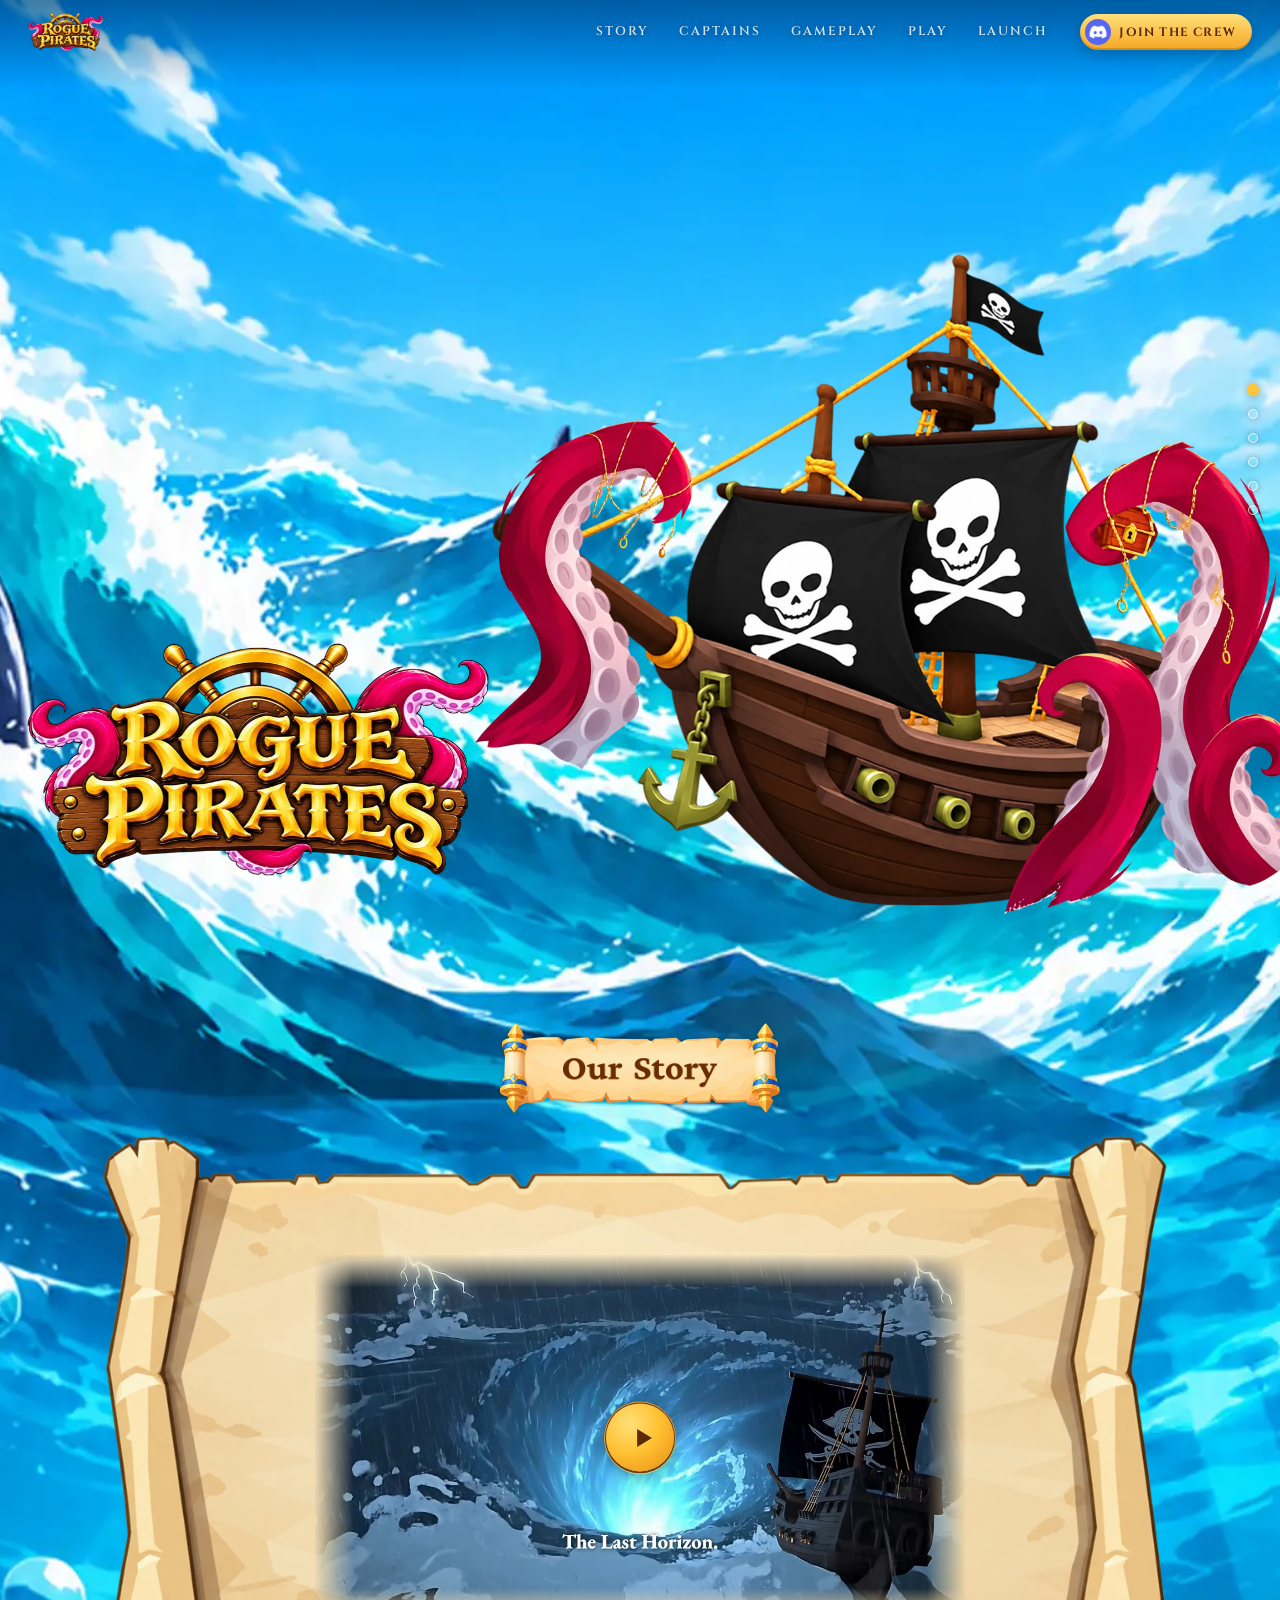
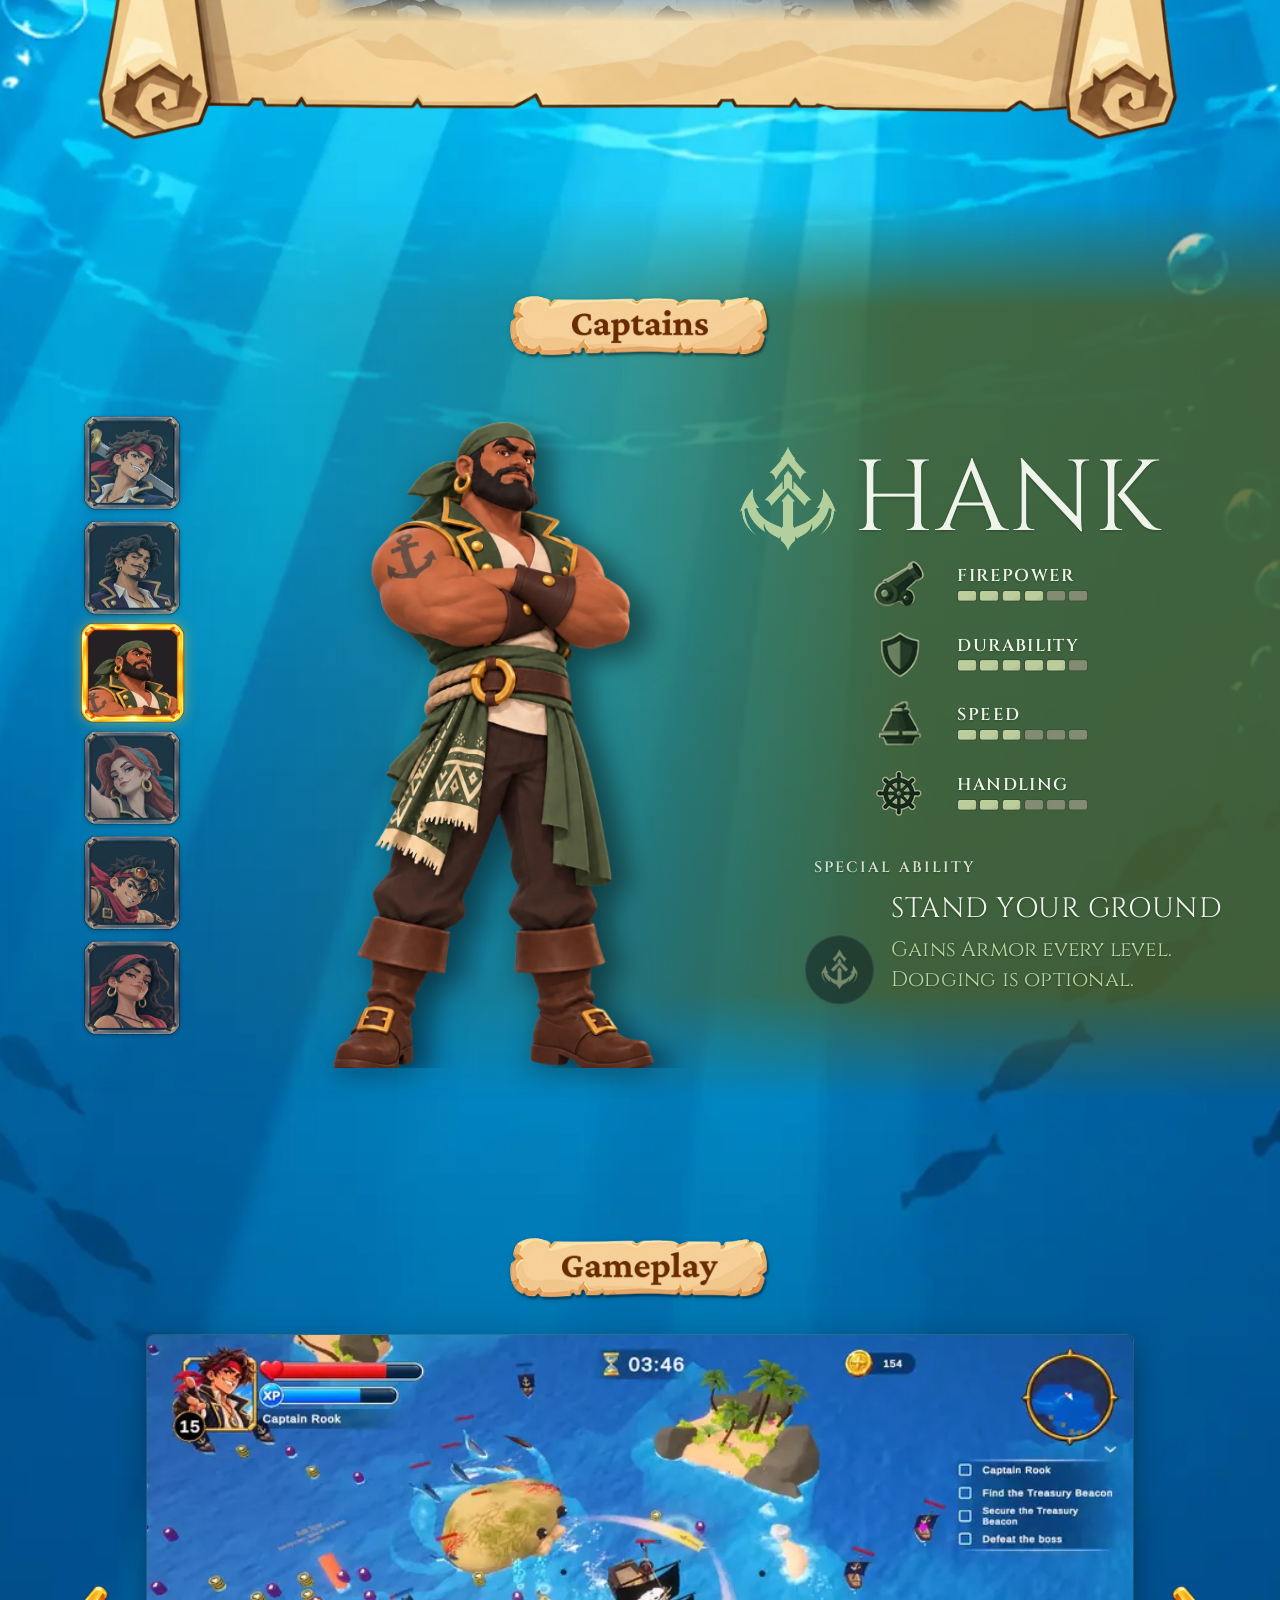
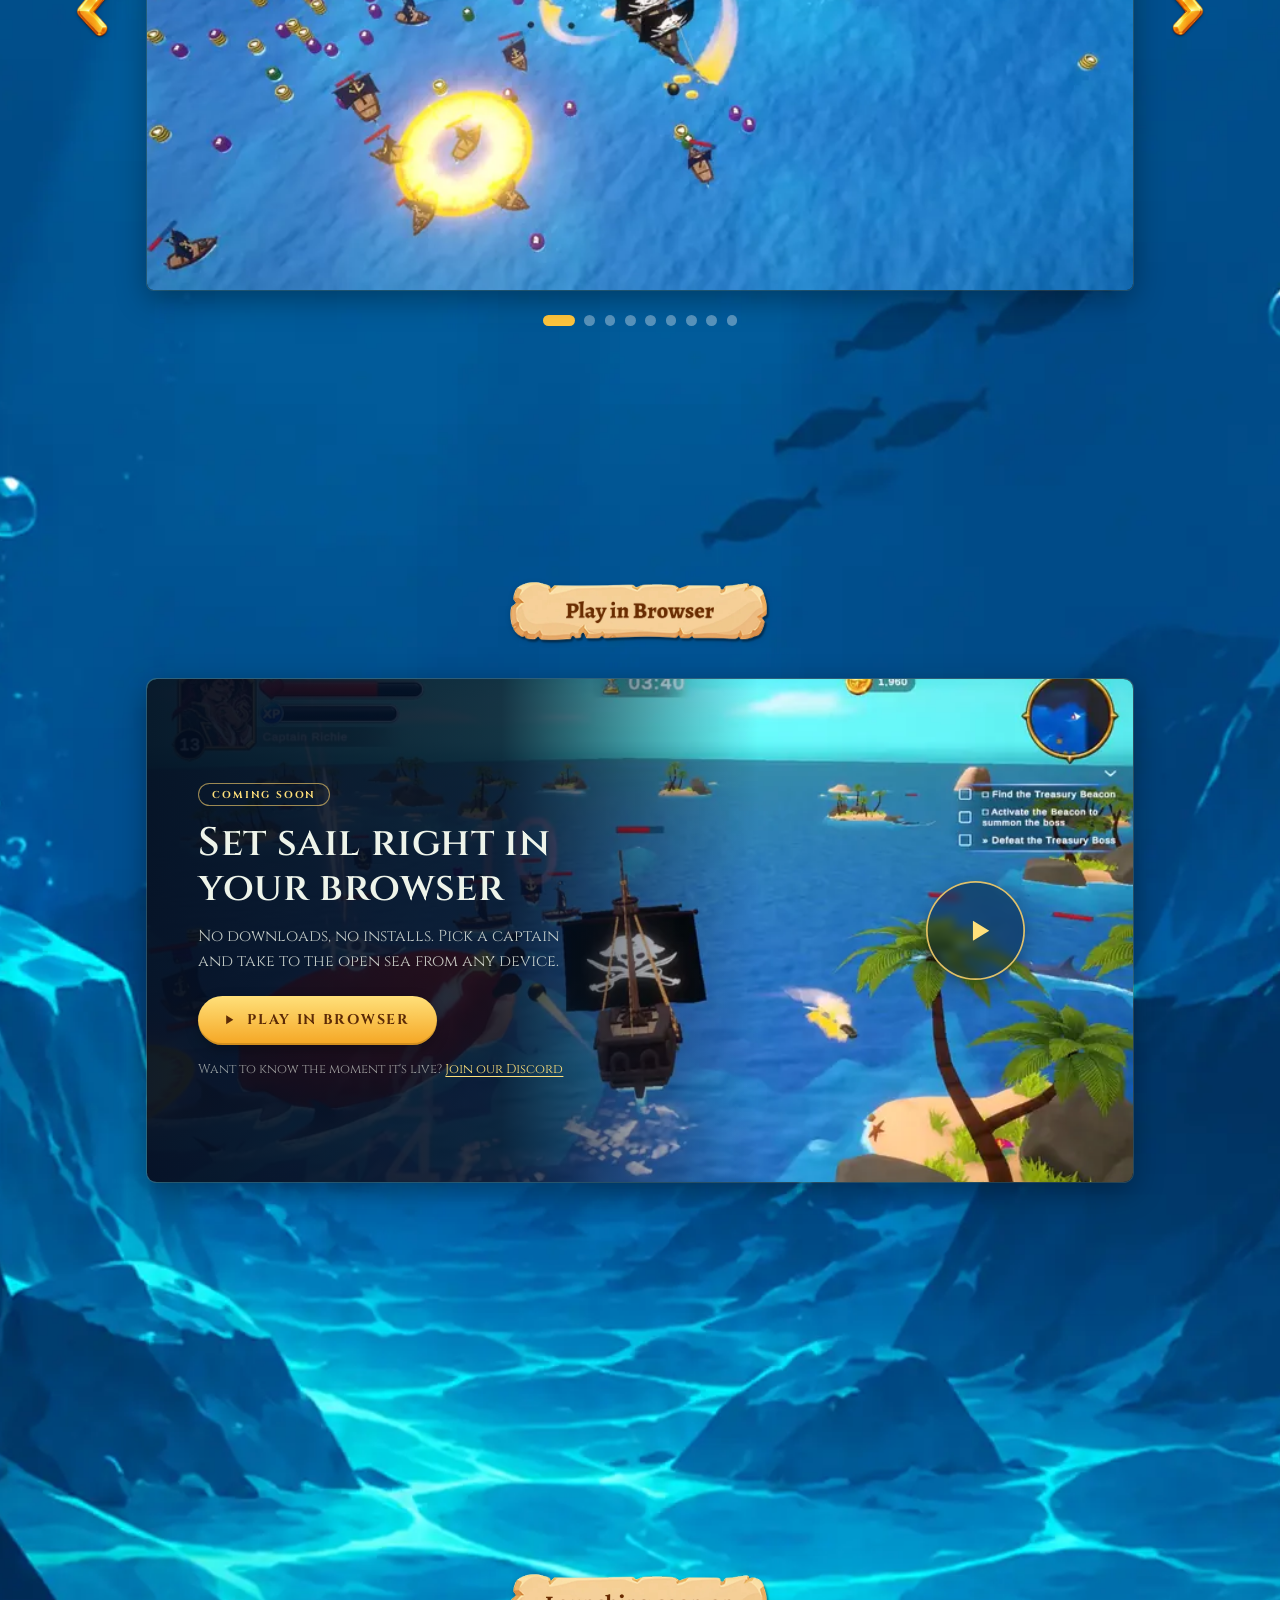
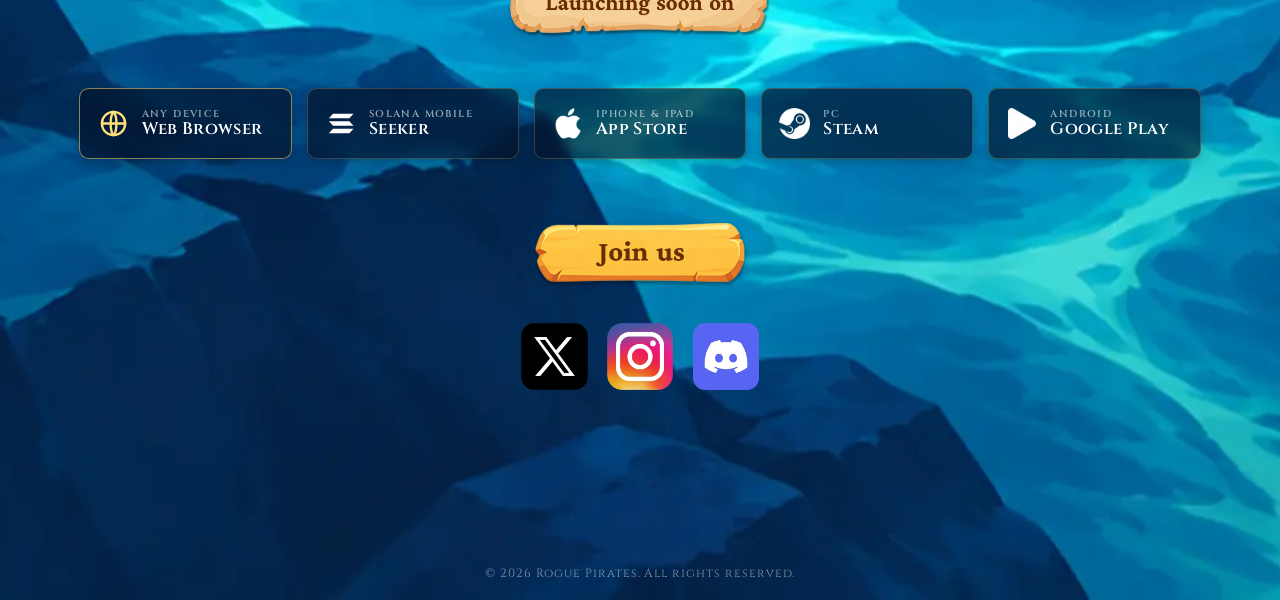
==== commit 7ffb7039: "v2" ====
--- a/index.html
+++ b/index.html
@@ -52,6 +52,7 @@
       <a href="#story" data-nav="story">Story</a>
       <a href="#captains" data-nav="captains">Captains</a>
       <a href="#gameplay" data-nav="gameplay">Gameplay</a>
+      <a href="#play" data-nav="play">Play</a>
       <a href="#launch" data-nav="launch">Launch</a>
     </nav>
     <a class="nav__cta" href="#" data-link="discord" target="_blank" rel="noopener">
@@ -66,6 +67,7 @@
     <a href="#story" data-nav="story"><span>Our Story</span></a>
     <a href="#captains" data-nav="captains"><span>Captains</span></a>
     <a href="#gameplay" data-nav="gameplay"><span>Gameplay</span></a>
+    <a href="#play" data-nav="play"><span>Play in Browser</span></a>
     <a href="#launch" data-nav="launch"><span>Launch</span></a>
   </nav>
 
@@ -194,6 +196,33 @@
       </div>
     </section>
 
+    <!-- ============ PLAY IN BROWSER ============ -->
+    <section class="sec play" id="play" aria-labelledby="play-title">
+      <div class="stage">
+        <h2 class="banner banner--plank reveal" id="play-title" style="--tw: 9.26rem">
+          <img src="/assets/img/title-play-in-browser.webp" width="700" height="105" alt="Play in Browser">
+        </h2>
+        <div class="play-card reveal">
+          <img class="play-card__art" src="/assets/img/gameplay/05-1600.webp"
+               srcset="/assets/img/gameplay/05-800.webp 800w, /assets/img/gameplay/05-1600.webp 1600w"
+               sizes="(max-width: 899px) 90vw, 46vw" width="1600" height="900" alt="" loading="lazy">
+          <div class="play-card__body">
+            <span class="play-card__badge" data-play-soon>Coming soon</span>
+            <h3 class="play-card__title">Set sail right in your browser</h3>
+            <p class="play-card__text">No downloads, no installs. Pick a captain and take to the open sea from any device.</p>
+            <a class="btn-gold" href="/play/" data-play>
+              <svg viewBox="0 0 24 24" aria-hidden="true"><path d="M8 5l11 7-11 7z"/></svg>
+              <span data-play-label>Play in browser</span>
+            </a>
+            <p class="play-card__note" data-play-soon>Want to know the moment it's live? <a href="#" data-link="discord" target="_blank" rel="noopener">Join our Discord</a></p>
+          </div>
+          <a class="play-card__launch" href="/play/" data-play aria-label="Play Rogue Pirates in your browser">
+            <svg viewBox="0 0 100 100" aria-hidden="true"><path d="M38 28 L74 50 L38 72 Z"/></svg>
+          </a>
+        </div>
+      </div>
+    </section>
+
     <!-- ============ LAUNCH / FOOTER ============ -->
     <footer class="sec launch" id="launch">
       <div class="stage">
@@ -201,12 +230,38 @@
           <img src="/assets/img/title-launching-soon-on.webp" width="700" height="77" alt="Launching soon on">
         </h2>
 
-        <ul class="stores reveal">
-          <!-- Store links live in STORES (assets/js/main.js). -->
-          <li><a class="store" href="#" data-store="seeker" aria-label="Solana Seeker (coming soon)"><img src="/assets/img/store-seeker.webp" width="640" height="214" alt="Seeker — Solana Mobile" loading="lazy"></a></li>
-          <li><a class="store" href="#" data-store="apple" aria-label="Download on the App Store (coming soon)"><img src="/assets/img/store-apple.webp" width="640" height="186" alt="Download on the App Store" loading="lazy"></a></li>
-          <li><a class="store" href="#" data-store="steam" aria-label="Steam (coming soon)"><img src="/assets/img/store-steam.webp" width="640" height="185" alt="Steam" loading="lazy"></a></li>
-          <li><a class="store" href="#" data-store="google" aria-label="Get it on Google Play (coming soon)"><img src="/assets/img/store-google.webp" width="640" height="190" alt="Get it on Google Play" loading="lazy"></a></li>
+        <!-- One matching tile per platform. Store links live in STORES (assets/js/main.js). -->
+        <ul class="platforms reveal">
+          <li>
+            <a class="platform platform--web" href="/play/" data-play aria-label="Play in your web browser (coming soon)">
+              <span class="platform__icon"><svg viewBox="0 0 24 24" aria-hidden="true" class="i-stroke"><circle cx="12" cy="12" r="9"/><path d="M3 12h18M12 3c3 3.2 3 14.8 0 18M12 3c-3 3.2-3 14.8 0 18"/></svg></span>
+              <span class="platform__text"><small>Any device</small>Web Browser</span>
+            </a>
+          </li>
+          <li>
+            <a class="platform" href="#" data-store="seeker" aria-label="Solana Seeker (coming soon)">
+              <span class="platform__icon"><svg viewBox="0 0 24 24" aria-hidden="true"><path d="M6.2 4.5H22l-3.2 3.4H3z M3 10.3h15.8l3.2 3.4H6.2z M6.2 16.1H22l-3.2 3.4H3z"/></svg></span>
+              <span class="platform__text"><small>Solana Mobile</small>Seeker</span>
+            </a>
+          </li>
+          <li>
+            <a class="platform" href="#" data-store="apple" aria-label="App Store (coming soon)">
+              <span class="platform__icon platform__icon--mask" style="--icon: url(/assets/img/platforms/apple.png)"></span>
+              <span class="platform__text"><small>iPhone &amp; iPad</small>App Store</span>
+            </a>
+          </li>
+          <li>
+            <a class="platform" href="#" data-store="steam" aria-label="Steam (coming soon)">
+              <span class="platform__icon platform__icon--mask" style="--icon: url(/assets/img/platforms/steam.png)"></span>
+              <span class="platform__text"><small>PC</small>Steam</span>
+            </a>
+          </li>
+          <li>
+            <a class="platform" href="#" data-store="google" aria-label="Google Play (coming soon)">
+              <span class="platform__icon platform__icon--mask" style="--icon: url(/assets/img/platforms/google-play.png)"></span>
+              <span class="platform__text"><small>Android</small>Google Play</span>
+            </a>
+          </li>
         </ul>
 
         <a class="join reveal" href="#" data-link="discord" target="_blank" rel="noopener">
--- a/assets/css/style.css
+++ b/assets/css/style.css
@@ -744,10 +744,140 @@
 
 /* ---------- LAUNCH / FOOTER -------------------------------------------- */
 
-.stores { display: flex; justify-content: center; align-items: center; }
-.store { display: block; border-radius: .25rem; transition: transform .2s var(--ease-out), filter .2s; }
-.store img { height: 100%; width: auto; }
-.store:hover { transform: translateY(-.08rem); filter: brightness(1.1); }
+/* Platform tiles: one shape, one icon style, one type style — so the row reads as a set */
+.platforms { display: grid; }
+.platform {
+  display: flex;
+  align-items: center;
+  gap: .6rem;
+  height: 100%;
+  padding: .55rem .85rem;
+  border-radius: .45rem;
+  background: rgb(4 18 40 / .66);
+  -webkit-backdrop-filter: blur(6px);
+          backdrop-filter: blur(6px);
+  box-shadow: inset 0 0 0 1px rgb(255 214 110 / .22), 0 .15rem .5rem rgb(0 0 0 / .2);
+  color: #fff;
+  text-decoration: none;
+  transition: transform .2s var(--ease-out), box-shadow .2s, color .2s, background-color .2s;
+}
+.platform:hover {
+  transform: translateY(-.08rem);
+  background: rgb(4 18 40 / .8);
+  box-shadow: inset 0 0 0 1px rgb(255 214 110 / .7), 0 .25rem .8rem rgb(0 0 0 / .3);
+  color: var(--gold-hi);
+}
+.platform__icon {
+  flex: none;
+  display: grid;
+  place-items: center;
+  width: 1.45rem;
+  height: 1.45rem;
+}
+.platform__icon svg { width: 100%; height: 100%; fill: currentColor; }
+.platform__icon .i-stroke { fill: none; stroke: currentColor; stroke-width: 1.8; stroke-linecap: round; }
+.platform__icon--mask {
+  background: currentColor;
+  -webkit-mask: var(--icon) center / contain no-repeat;
+          mask: var(--icon) center / contain no-repeat;
+}
+.platform__text {
+  display: grid;
+  gap: .12rem;
+  font: 600 .78rem/1.05 var(--serif);
+  letter-spacing: .02em;
+  white-space: nowrap;
+}
+.platform__text small {
+  font: 600 max(.44rem, 10px)/1 var(--serif);
+  letter-spacing: .14em;
+  text-transform: uppercase;
+  color: rgb(255 255 255 / .6);
+}
+.platform--web { box-shadow: inset 0 0 0 1px rgb(255 214 110 / .55), 0 .15rem .5rem rgb(0 0 0 / .2); }
+.platform--web .platform__icon { color: var(--gold-hi); }
+
+/* ---------- PLAY IN BROWSER ------------------------------------------- */
+
+.play-card {
+  position: relative;
+  flex: none;
+  overflow: hidden;
+  border-radius: .45rem;
+  background: #06142a;
+  box-shadow: 0 .4rem 1.4rem rgb(0 0 0 / .35), 0 0 0 1px rgb(255 214 110 / .2);
+}
+.play-card__art { width: 100%; height: 100%; object-fit: cover; transition: transform 1.2s var(--ease-out); }
+.play-card:hover .play-card__art { transform: scale(1.03); }
+.play-card__body {
+  position: relative;
+  z-index: 1;
+  display: flex;
+  flex-direction: column;
+  align-items: flex-start;
+  gap: .7rem;
+}
+.play-card__badge {
+  padding: .3rem .65rem;
+  border-radius: 999px;
+  box-shadow: inset 0 0 0 1px rgb(255 214 110 / .6);
+  font: 700 max(.46rem, 10px)/1 var(--serif);
+  letter-spacing: .18em;
+  text-transform: uppercase;
+  color: var(--gold-hi);
+}
+.play-card__title {
+  font: 600 1.85rem/1.12 var(--serif);
+  letter-spacing: .01em;
+  color: var(--ink);
+  text-wrap: balance;
+}
+.play-card__text {
+  font: 400 max(.74rem, 14px)/1.55 var(--serif);
+  color: rgb(238 244 234 / .8);
+  max-width: 17rem;
+}
+.play-card__note {
+  font: 400 max(.6rem, 12px)/1.4 var(--serif);
+  color: rgb(238 244 234 / .6);
+}
+.play-card__note a { color: var(--gold-hi); text-underline-offset: 3px; }
+
+.btn-gold {
+  display: inline-flex;
+  align-items: center;
+  gap: .5rem;
+  height: max(2.3rem, 42px);
+  margin-top: .3rem;
+  padding: 0 1.3rem 0 1.05rem;
+  border-radius: 999px;
+  background: linear-gradient(180deg, var(--gold-hi), #f5a623);
+  color: var(--brown);
+  font: 700 max(.66rem, 13px)/1 var(--serif);
+  letter-spacing: .12em;
+  text-transform: uppercase;
+  text-decoration: none;
+  box-shadow: inset 0 -2px 0 rgb(0 0 0 / .15), 0 .2rem .6rem rgb(0 0 0 / .3);
+  transition: transform .2s var(--ease-out), filter .2s;
+}
+.btn-gold svg { width: 1.1em; height: 1.1em; fill: currentColor; }
+.btn-gold:hover { transform: translateY(-1px); filter: brightness(1.06); }
+.btn-gold:active { transform: scale(.97); }
+
+.play-card__launch {
+  position: absolute;
+  z-index: 1;
+  display: grid;
+  place-items: center;
+  border-radius: 50%;
+  background: rgb(4 18 40 / .45);
+  -webkit-backdrop-filter: blur(4px);
+          backdrop-filter: blur(4px);
+  box-shadow: inset 0 0 0 .08rem rgb(255 214 110 / .85), 0 .3rem 1rem rgb(0 0 0 / .35);
+  transition: transform .25s var(--ease-out), background-color .25s;
+}
+.play-card__launch svg { width: 46%; height: 46%; fill: var(--gold-hi); translate: 6% 0; }
+.play-card__launch:hover { transform: scale(1.08); background: rgb(4 18 40 / .65); }
 
 .join {
   display: grid;
@@ -854,9 +984,21 @@
   .carousel__arrow--next { right: -3.3rem; }
   .carousel__dots { margin-top: 1.2rem; }
 
+  /* PLAY */
+  .play-card { width: 46rem; height: 23.5rem; margin-top: 1.6rem; }
+  .play-card__art { position: absolute; inset: 0; }
+  .play-card__body {
+    height: 100%;
+    width: 62%;
+    justify-content: center;
+    padding: 0 3.6rem 0 2.4rem;
+    background: linear-gradient(90deg, rgb(3 14 32 / .94) 0%, rgb(3 14 32 / .84) 58%, rgb(3 14 32 / 0) 100%);
+  }
+  .play-card__launch { right: 11%; top: 50%; width: 4.6rem; height: 4.6rem; margin-top: -2.3rem; }
+
   /* LAUNCH */
-  .stores { gap: 1.3rem; margin-top: 2.4rem; }
-  .store { height: 3rem; }
+  .platforms { grid-template-columns: repeat(5, 9.9rem); gap: .7rem; margin-top: 2.4rem; }
+  .platform { height: 3.3rem; }
   .join { margin-top: 3rem; }
   .socials { gap: .9rem; margin-top: 1.7rem; }
   .social { width: 3.1rem; }
@@ -889,9 +1031,17 @@
   }
   .stage { width: 22rem; }
 
-  /* HERO */
-  .hero { padding-bottom: 1.5rem; }
-  .hero-stage { width: 22rem; display: flex; flex-direction: column; align-items: center; }
+  /* HERO — logo on top, ship anchored to the bottom edge, never overlapping */
+  .hero { padding: calc(var(--nav-h) + .6rem) 0 0; place-items: stretch center; }
+  .hero-stage {
+    width: 22rem;
+    display: flex;
+    flex-direction: column;
+    align-items: center;
+    justify-content: space-between;
+    gap: 1.2rem;
+  }
+  .hero-logo { position: relative; order: -1; width: 17.5rem; margin-top: 1.4rem; }
   .hero-art {
     position: relative;
     width: 27rem;
@@ -899,7 +1049,6 @@
     align-self: flex-end;
     margin-right: -3.2rem;
   }
-  .hero-logo { position: relative; width: 19rem; margin-top: -5rem; }
 
   /* STORY */
   .banner { --s: .9; }
@@ -943,17 +1092,26 @@
   .carousel__dots { margin-top: 1rem; }
   .media-slot__hint { font-size: .6rem; }
 
+  /* PLAY */
+  .play-card { width: 20.4rem; margin-top: 1.4rem; }
+  .play-card__art { aspect-ratio: 16 / 9; height: auto; }
+  .play-card__body { padding: 1.3rem 1.3rem 1.5rem; gap: .75rem; }
+  .play-card__title { font-size: 1.55rem; }
+  .play-card__text { max-width: none; }
+  .play-card__launch { left: 50%; top: calc(20.4rem * 9 / 16 / 2); width: 3.6rem; height: 3.6rem; margin: -1.8rem 0 0 -1.8rem; }
+
   /* LAUNCH */
   .launch { padding-bottom: 3.6rem; }
-  .stores {
-    display: grid;
+  .platforms {
     grid-template-columns: 1fr 1fr;
-    gap: .8rem;
-    width: 20rem;
-    margin-top: 1.8rem;
+    gap: .65rem;
+    width: 20.4rem;
+    margin-top: 1.6rem;
   }
-  .store { height: 2.7rem; display: flex; justify-content: center; }
-  .store img { height: 100%; width: 100%; object-fit: contain; }
+  .platforms li:first-child { grid-column: 1 / -1; }
+  .platform { height: 3.1rem; padding: .5rem .8rem; }
+  .platform--web { justify-content: center; }
+  .platform__text { font-size: .9rem; }
   .join { margin-top: 2.4rem; }
   .socials { gap: .8rem; margin-top: 1.5rem; }
   .social { width: 3rem; }
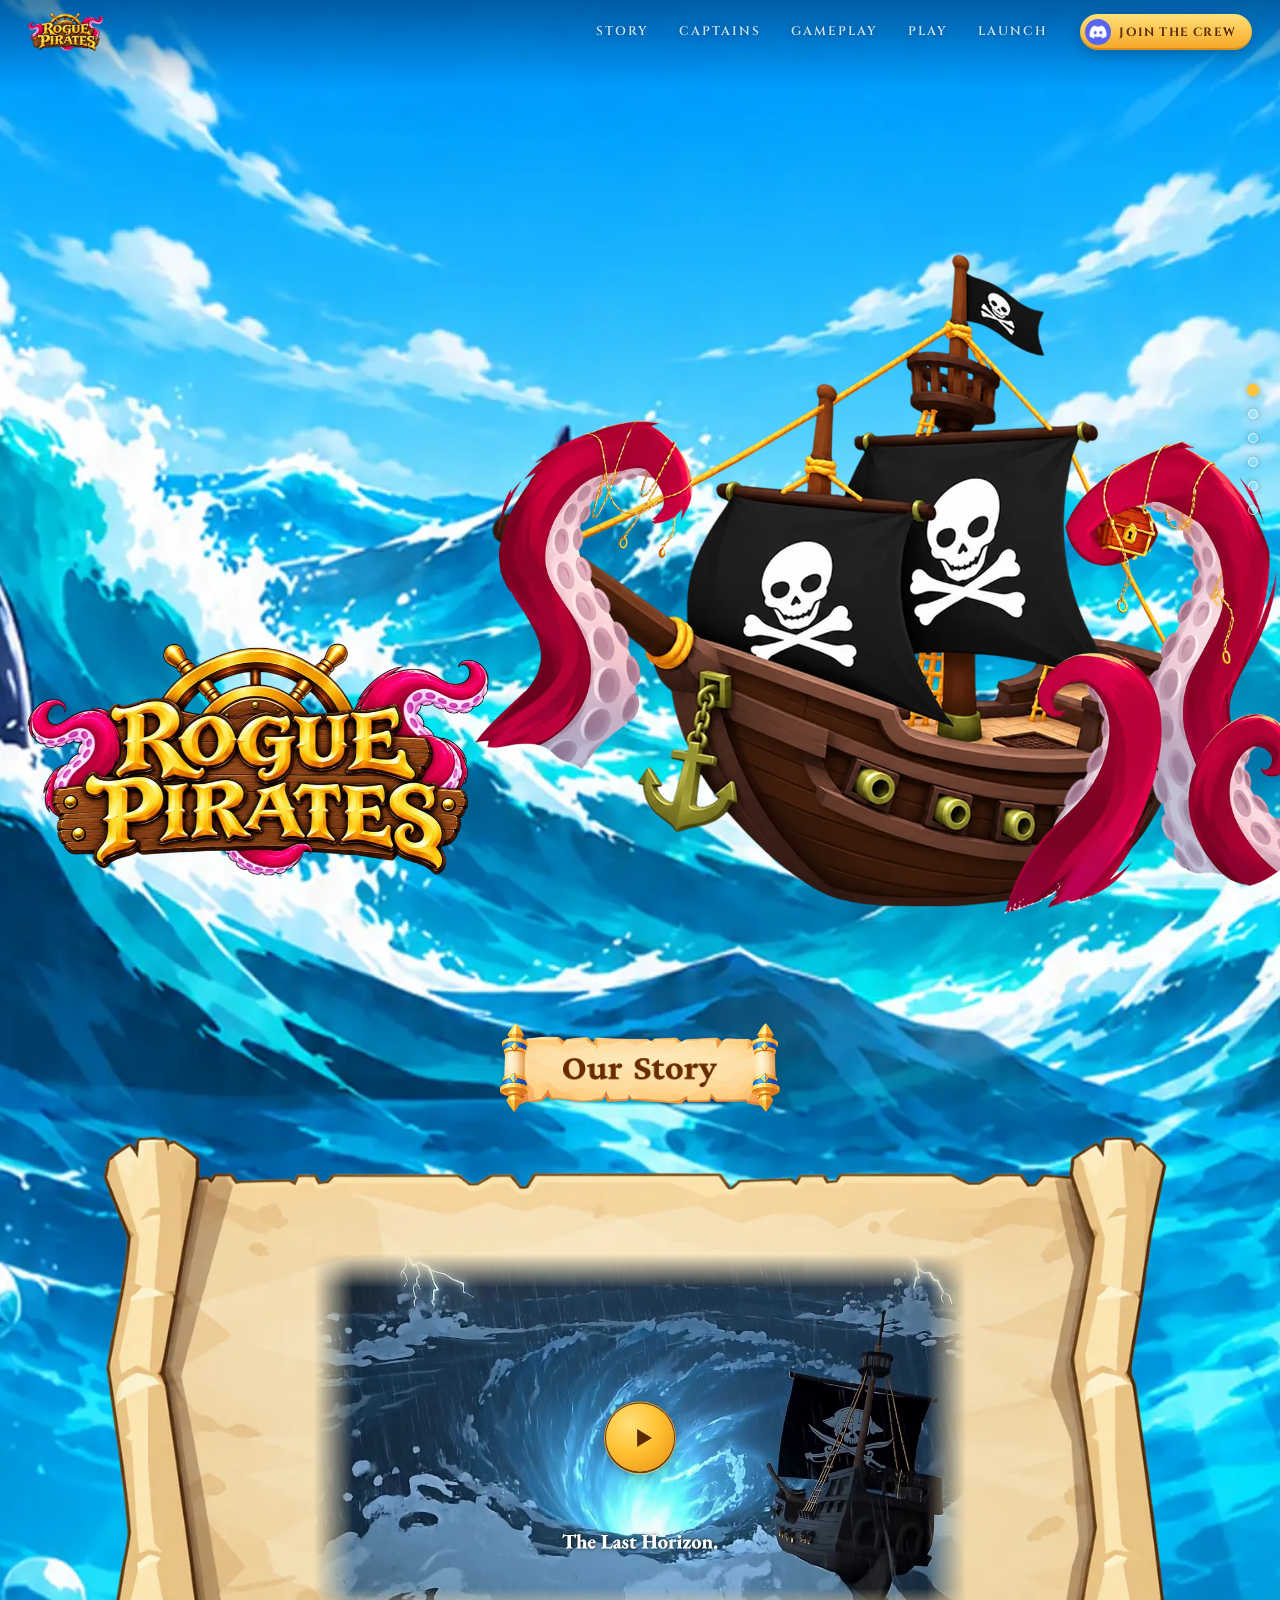
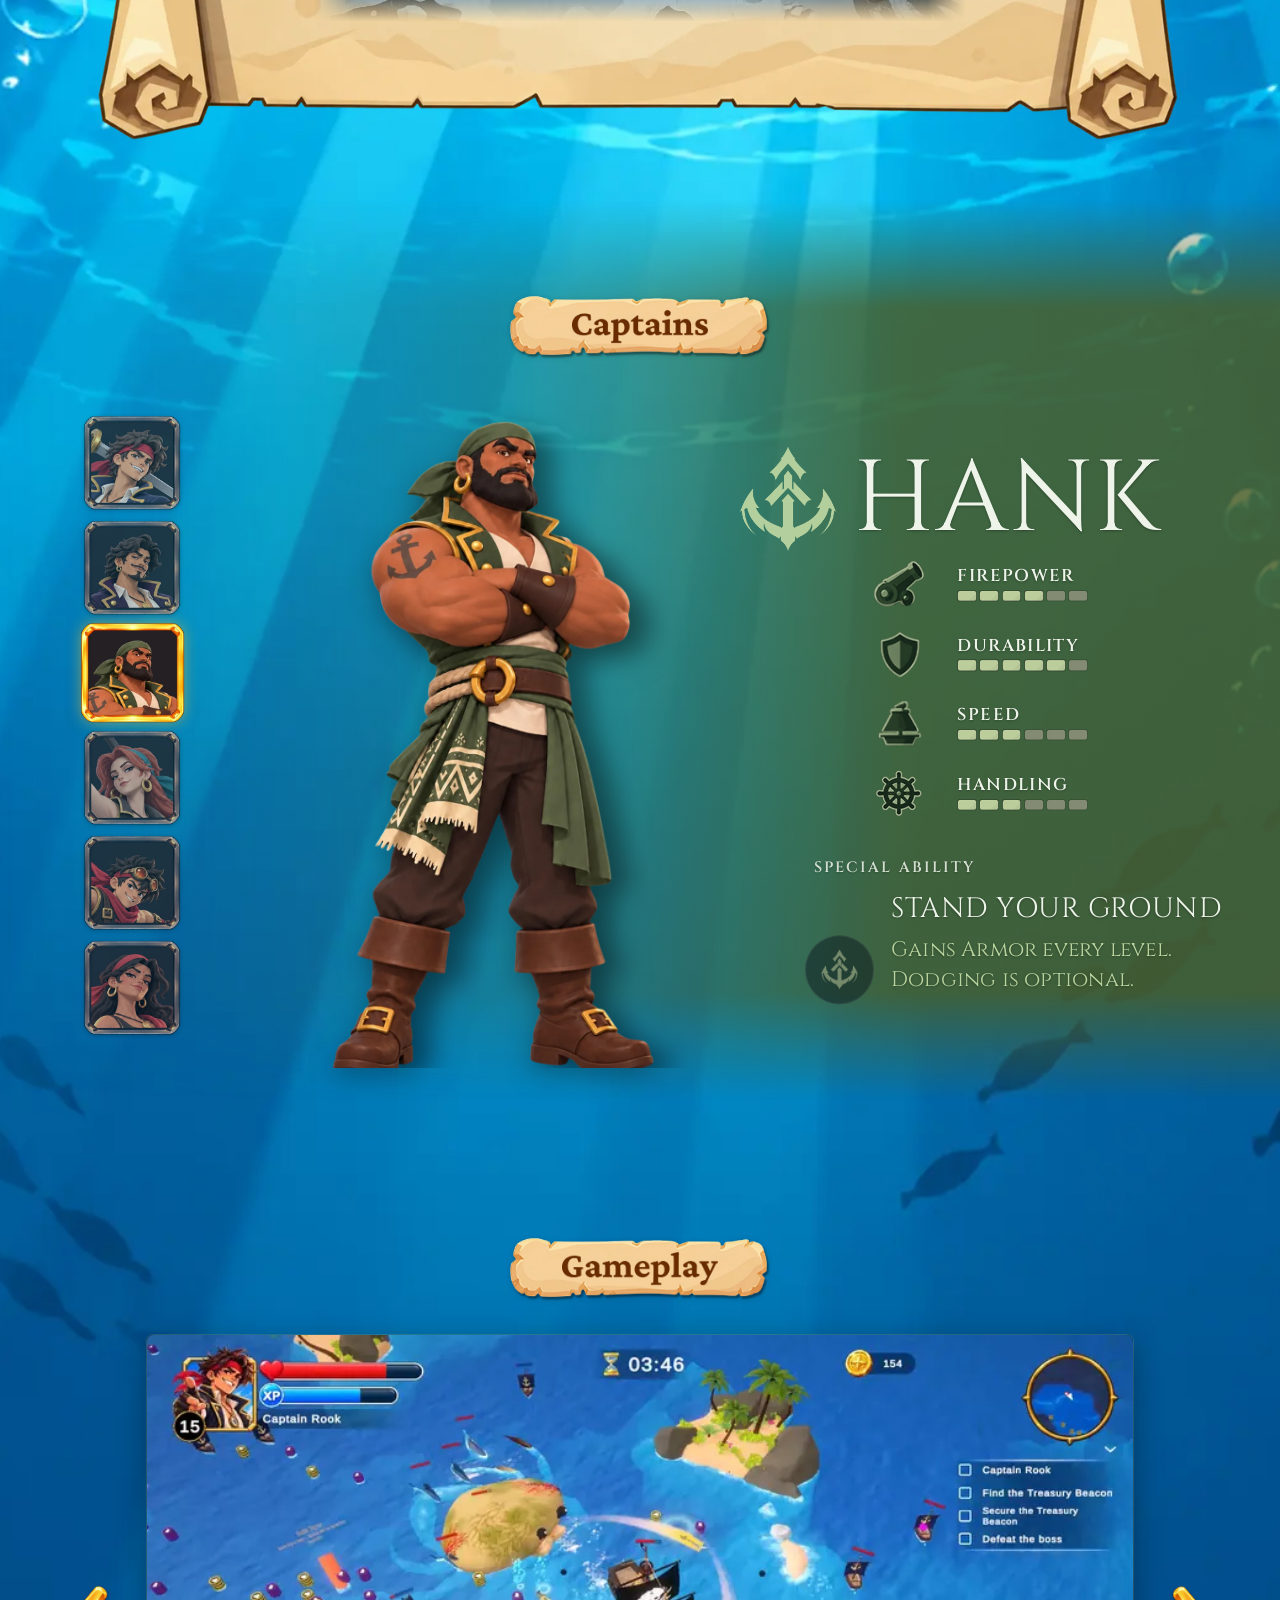
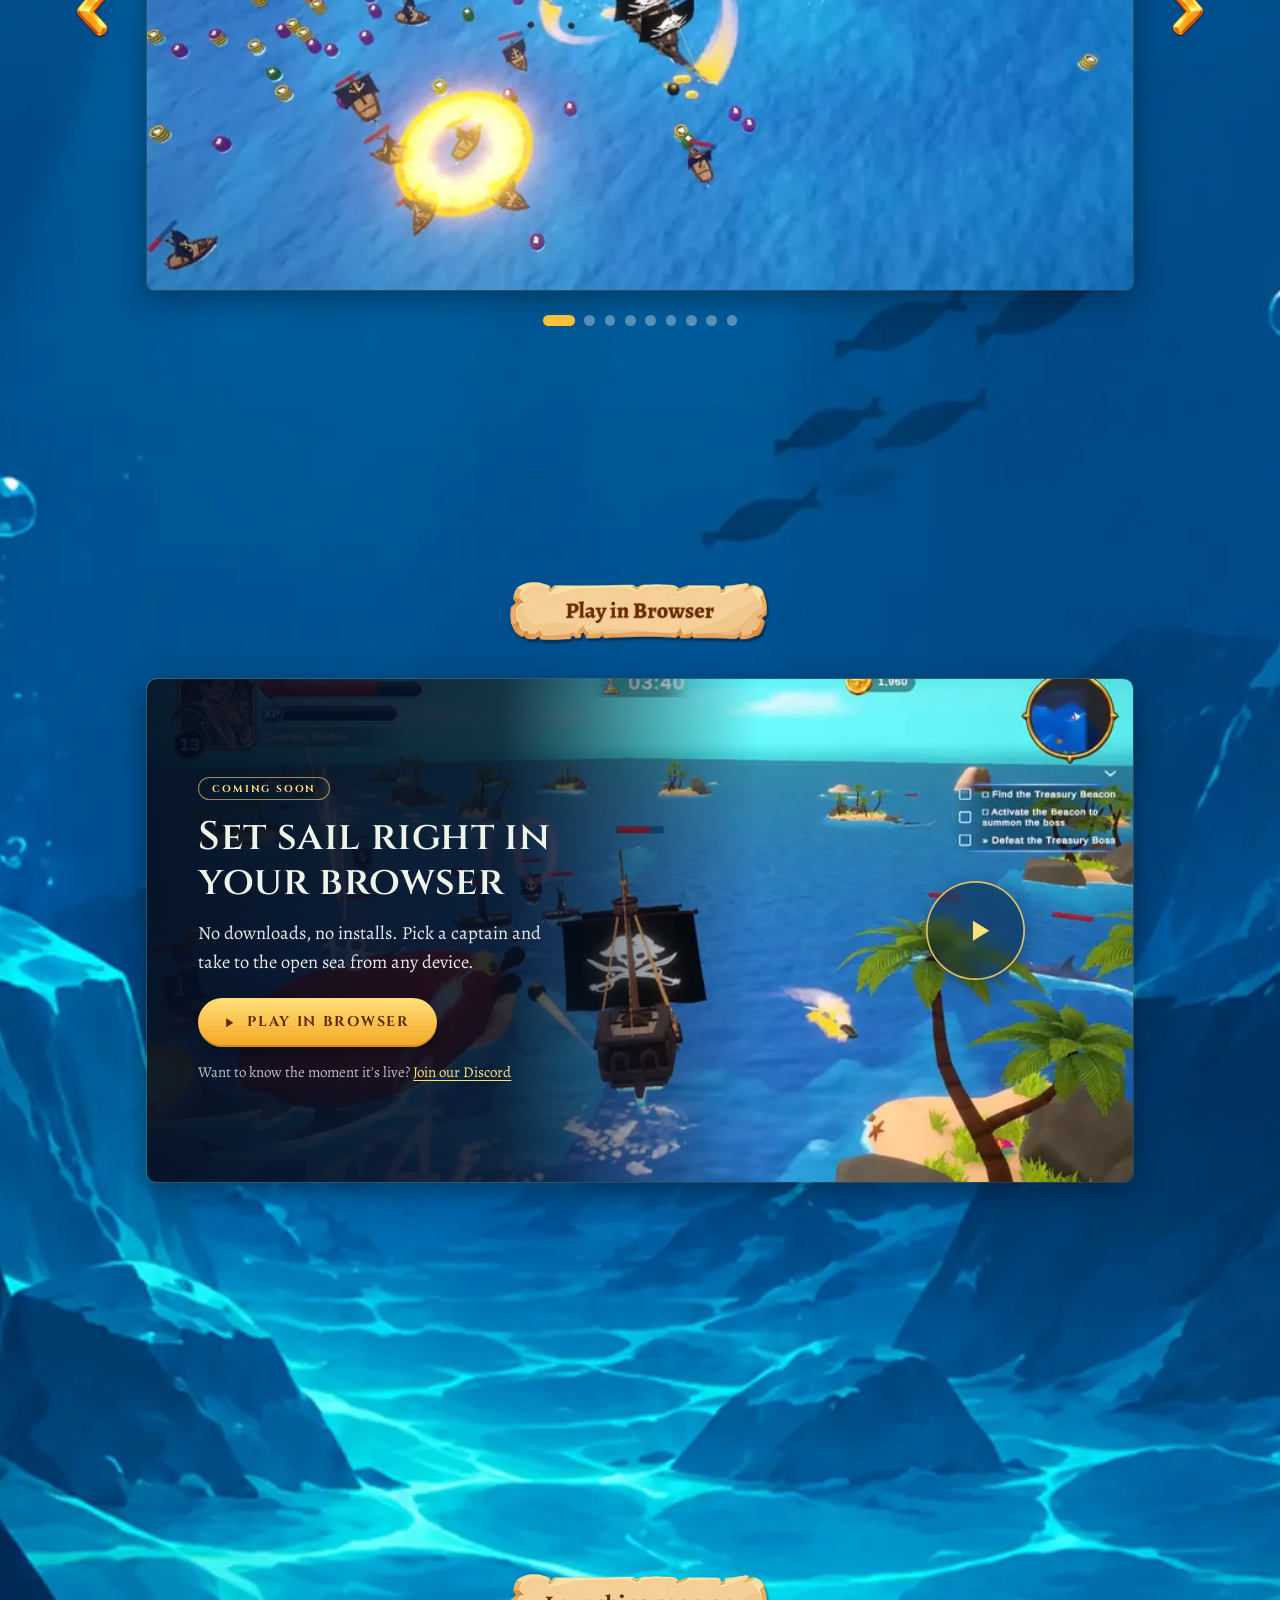
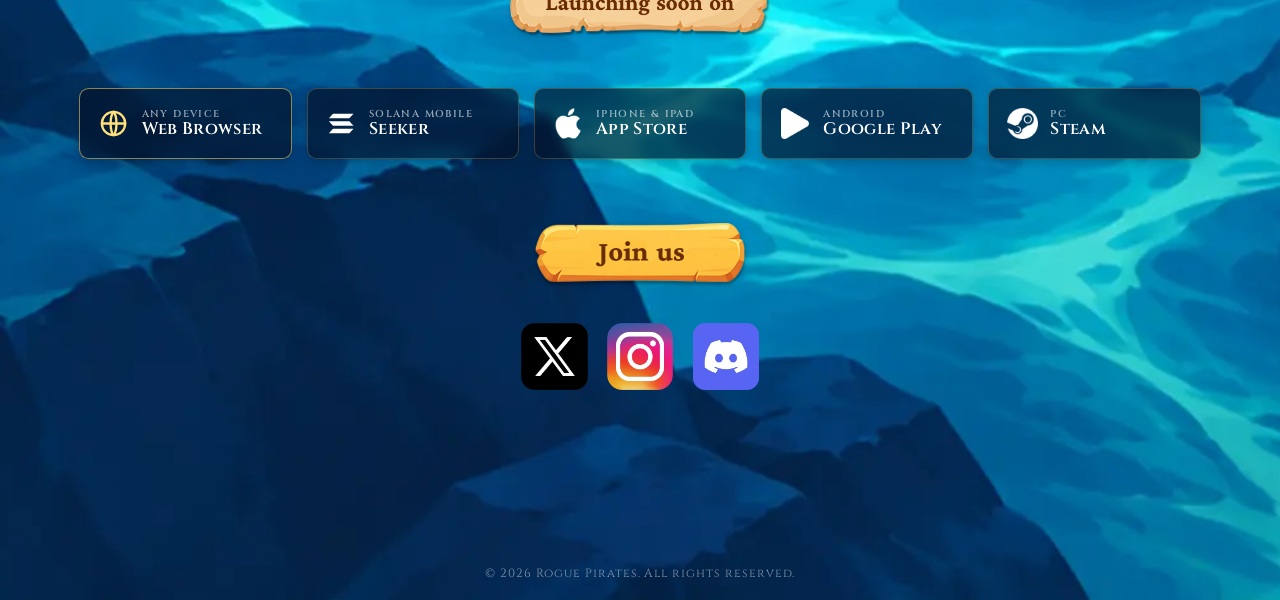
==== commit b949a8f6: "v3 optimization" ====
--- a/index.html
+++ b/index.html
@@ -33,11 +33,21 @@
     })();
   </script>
 
-  <link rel="preconnect" href="https://fonts.googleapis.com">
-  <link rel="preconnect" href="https://fonts.gstatic.com" crossorigin>
-  <link href="https://fonts.googleapis.com/css2?family=Cinzel:wght@400..700&display=swap" rel="stylesheet">
-
-  <link rel="preload" as="image" href="/assets/img/ship.webp" fetchpriority="high">
+  <!-- Cinzel (SIL OFL) is self-hosted: no render-blocking request to a third-party server -->
+  <link rel="preload" href="/assets/fonts/cinzel-latin.woff2" as="font" type="font/woff2" crossorigin>
+
+  <!-- Hero-critical images: fetch early and at high priority (these match what the CSS/srcset will pick) -->
+  <link rel="preload" as="image" fetchpriority="high"
+        imagesrcset="/assets/img/bg/full-1600.webp 1x, /assets/img/bg/full-2400.webp 2x"
+        media="(min-width: 900px) and (max-width: 1799.98px) and (min-aspect-ratio: 1/1)">
+  <link rel="preload" as="image" fetchpriority="high" href="/assets/img/bg/full-2400.webp"
+        media="(min-width: 1800px) and (min-aspect-ratio: 1/1)">
+  <link rel="preload" as="image" fetchpriority="high"
+        imagesrcset="/assets/img/bg/mobile-900.webp 1x, /assets/img/bg/mobile-1300.webp 2x"
+        media="(max-width: 899.98px), (max-aspect-ratio: 1/1)">
+  <link rel="preload" as="image" fetchpriority="high"
+        imagesrcset="/assets/img/ship-1100.webp 1100w, /assets/img/ship.webp 2200w"
+        imagesizes="(max-width: 899.98px) 120vw, (max-aspect-ratio: 1/1) 120vw, 56vw">
   <link rel="stylesheet" href="/assets/css/style.css">
 </head>
 <body>
@@ -79,14 +89,14 @@
         <div class="hero-art" aria-hidden="true">
           <img class="hero-ship" src="/assets/img/ship.webp"
                srcset="/assets/img/ship-1100.webp 1100w, /assets/img/ship.webp 2200w"
-               sizes="(max-width: 899px) 120vw, 56vw" width="2200" height="2035" alt="" fetchpriority="high">
-          <img class="hero-octo hero-octo--l" src="/assets/img/octo-left.webp" width="649" height="1475" alt="">
-          <img class="hero-octo hero-octo--r" src="/assets/img/octo-right.webp" width="1751" height="1477" alt="">
+               sizes="(max-width: 899.98px) 120vw, (max-aspect-ratio: 1/1) 120vw, 56vw" width="2200" height="2035" alt="" fetchpriority="high">
+          <img class="hero-octo hero-octo--l" src="/assets/img/octo-left.webp" width="649" height="1475" alt="" fetchpriority="high">
+          <img class="hero-octo hero-octo--r" src="/assets/img/octo-right.webp" width="1751" height="1477" alt="" fetchpriority="high">
         </div>
         <h1 class="hero-logo">
           <img src="/assets/img/logo.webp"
                srcset="/assets/img/logo-800.webp 800w, /assets/img/logo.webp 1600w"
-               sizes="(max-width: 899px) 80vw, 39vw" width="1600" height="808" alt="Rogue Pirates">
+               sizes="(max-width: 899.98px) 80vw, (max-aspect-ratio: 1/1) 80vw, 36vw" width="1600" height="808" alt="Rogue Pirates" fetchpriority="high">
         </h1>
       </div>
     </section>
@@ -95,13 +105,15 @@
     <section class="sec story" id="story" aria-labelledby="story-title">
       <div class="stage">
         <h2 class="banner banner--scroll reveal" id="story-title" style="--tw: 9.56rem">
-          <img src="/assets/img/title-our-story.webp" width="700" height="135" alt="Our Story">
+          <img src="/assets/img/title-our-story.webp" width="700" height="135" alt="Our Story" loading="lazy">
         </h2>
         <div class="story-scroll reveal">
-          <img class="story-scroll__paper" src="/assets/img/story-scroll.webp" width="2600" height="1451" alt="" loading="lazy">
+          <img class="story-scroll__paper" src="/assets/img/story-scroll-1300.webp"
+               srcset="/assets/img/story-scroll-1300.webp 1300w, /assets/img/story-scroll.webp 2600w"
+               sizes="(max-width: 899.98px) 136vw, (max-aspect-ratio: 1/1) 136vw, 76vw" width="2600" height="1451" alt="" loading="lazy">
           <div class="player" id="story-video">
             <div class="player__frame">
-              <video id="promo" preload="none" playsinline poster="/assets/video/promo-poster.jpg" aria-label="Rogue Pirates promo video">
+              <video id="promo" preload="none" playsinline data-poster="/assets/video/promo-poster.jpg" aria-label="Rogue Pirates promo video">
                 <source src="/assets/video/promo-720.mp4" type="video/mp4" media="(max-width: 899px)">
                 <source src="/assets/video/promo-1080.mp4" type="video/mp4">
               </video>
@@ -136,14 +148,14 @@
       <div class="cap-glow" aria-hidden="true"></div>
       <div class="stage">
         <h2 class="banner banner--plank reveal" id="captains-title" style="--tw: 8.47rem">
-          <img src="/assets/img/title-captains.webp" width="700" height="168" alt="Captains">
+          <img src="/assets/img/title-captains.webp" width="700" height="168" alt="Captains" loading="lazy">
         </h2>
 
         <div class="cap-panel">
           <div class="cap-list" role="tablist" aria-label="Choose a captain" aria-orientation="vertical">
             <!-- filled by main.js; Hank is rendered here so the section works without JS -->
             <button class="cap-card is-active" role="tab" aria-selected="true" aria-controls="cap-details" data-key="hank">
-              <img src="/assets/img/captains/hank-portrait.webp" width="300" height="300" alt="Hank">
+              <img src="/assets/img/captains/hank-portrait.webp" width="300" height="300" alt="Hank" loading="lazy">
             </button>
           </div>
 
@@ -157,10 +169,10 @@
               <h3 class="cap-name">Hank</h3>
             </div>
             <ul class="cap-stats">
-              <li class="stat"><img class="stat__icon" src="/assets/img/captains/hank-cannon.webp" alt=""><span class="stat__label">Firepower</span><span class="stat__bar" data-value="4"></span></li>
-              <li class="stat"><img class="stat__icon" src="/assets/img/captains/hank-shield.webp" alt=""><span class="stat__label">Durability</span><span class="stat__bar" data-value="5"></span></li>
-              <li class="stat"><img class="stat__icon" src="/assets/img/captains/hank-ship.webp" alt=""><span class="stat__label">Speed</span><span class="stat__bar" data-value="3"></span></li>
-              <li class="stat"><img class="stat__icon" src="/assets/img/captains/hank-wheel.webp" alt=""><span class="stat__label">Handling</span><span class="stat__bar" data-value="3"></span></li>
+              <li class="stat"><img class="stat__icon" src="/assets/img/captains/hank-cannon.webp" alt="" loading="lazy"><span class="stat__label">Firepower</span><span class="stat__bar" data-value="4"></span></li>
+              <li class="stat"><img class="stat__icon" src="/assets/img/captains/hank-shield.webp" alt="" loading="lazy"><span class="stat__label">Durability</span><span class="stat__bar" data-value="5"></span></li>
+              <li class="stat"><img class="stat__icon" src="/assets/img/captains/hank-ship.webp" alt="" loading="lazy"><span class="stat__label">Speed</span><span class="stat__bar" data-value="3"></span></li>
+              <li class="stat"><img class="stat__icon" src="/assets/img/captains/hank-wheel.webp" alt="" loading="lazy"><span class="stat__label">Handling</span><span class="stat__bar" data-value="3"></span></li>
             </ul>
             <div class="cap-ability">
               <p class="cap-ability__kicker">Special ability</p>
@@ -177,11 +189,11 @@
     <section class="sec gameplay" id="gameplay" aria-labelledby="gameplay-title">
       <div class="stage">
         <h2 class="banner banner--plank reveal" id="gameplay-title" style="--tw: 9.68rem">
-          <img src="/assets/img/title-gameplay.webp" width="700" height="149" alt="Gameplay">
+          <img src="/assets/img/title-gameplay.webp" width="700" height="149" alt="Gameplay" loading="lazy">
         </h2>
         <div class="carousel" aria-roledescription="carousel" aria-label="Gameplay">
           <button class="carousel__arrow carousel__arrow--prev" type="button" aria-label="Previous">
-            <img src="/assets/img/arrow-left.webp" width="151" height="241" alt="">
+            <img src="/assets/img/arrow-left.webp" width="151" height="241" alt="" loading="lazy">
           </button>
           <div class="carousel__viewport">
             <ul class="carousel__track" id="gameplay-track" tabindex="0">
@@ -189,7 +201,7 @@
             </ul>
           </div>
           <button class="carousel__arrow carousel__arrow--next" type="button" aria-label="Next">
-            <img src="/assets/img/arrow-right.webp" width="155" height="246" alt="">
+            <img src="/assets/img/arrow-right.webp" width="155" height="246" alt="" loading="lazy">
           </button>
         </div>
         <div class="carousel__dots" id="gameplay-dots" aria-label="Choose slide"></div>
@@ -200,7 +212,7 @@
     <section class="sec play" id="play" aria-labelledby="play-title">
       <div class="stage">
         <h2 class="banner banner--plank reveal" id="play-title" style="--tw: 9.26rem">
-          <img src="/assets/img/title-play-in-browser.webp" width="700" height="105" alt="Play in Browser">
+          <img src="/assets/img/title-play-in-browser.webp" width="700" height="105" alt="Play in Browser" loading="lazy">
         </h2>
         <div class="play-card reveal">
           <img class="play-card__art" src="/assets/img/gameplay/05-1600.webp"
@@ -227,7 +239,7 @@
     <footer class="sec launch" id="launch">
       <div class="stage">
         <h2 class="banner banner--plank reveal" style="--tw: 11.72rem">
-          <img src="/assets/img/title-launching-soon-on.webp" width="700" height="77" alt="Launching soon on">
+          <img src="/assets/img/title-launching-soon-on.webp" width="700" height="77" alt="Launching soon on" loading="lazy">
         </h2>
 
         <!-- One matching tile per platform. Store links live in STORES (assets/js/main.js). -->
@@ -251,21 +263,21 @@
             </a>
           </li>
           <li>
+            <a class="platform" href="#" data-store="google" aria-label="Google Play (coming soon)">
+              <span class="platform__icon platform__icon--mask" style="--icon: url(/assets/img/platforms/google-play.png)"></span>
+              <span class="platform__text"><small>Android</small>Google Play</span>
+            </a>
+          </li>
+          <li>
             <a class="platform" href="#" data-store="steam" aria-label="Steam (coming soon)">
               <span class="platform__icon platform__icon--mask" style="--icon: url(/assets/img/platforms/steam.png)"></span>
               <span class="platform__text"><small>PC</small>Steam</span>
             </a>
           </li>
-          <li>
-            <a class="platform" href="#" data-store="google" aria-label="Google Play (coming soon)">
-              <span class="platform__icon platform__icon--mask" style="--icon: url(/assets/img/platforms/google-play.png)"></span>
-              <span class="platform__text"><small>Android</small>Google Play</span>
-            </a>
-          </li>
         </ul>
 
         <a class="join reveal" href="#" data-link="discord" target="_blank" rel="noopener">
-          <img src="/assets/img/title-join-us.webp" width="522" height="149" alt="Join us">
+          <img src="/assets/img/title-join-us.webp" width="522" height="149" alt="Join us" loading="lazy">
         </a>
 
         <ul class="socials reveal">
--- a/assets/css/style.css
+++ b/assets/css/style.css
@@ -9,6 +9,25 @@
    Mobile   = everything else (phones, portrait tablets), single column.
    ========================================================================== */
 
+/* Cinzel variable font (400–700), latin subset, self-hosted — SIL Open Font License */
+@font-face {
+  font-family: "Cinzel";
+  font-style: normal;
+  font-weight: 400 700;
+  font-display: swap;
+  src: url("/assets/fonts/cinzel-latin.woff2") format("woff2");
+  unicode-range: U+0000-00FF, U+0131, U+0152-0153, U+02BB-02BC, U+02C6, U+02DA, U+02DC, U+0304, U+0308, U+0329, U+2000-206F, U+20AC, U+2122, U+2191, U+2193, U+2212, U+2215, U+FEFF, U+FFFD;
+}
+
+/* Alegreya for sentence-length copy — Cinzel's lowercase are small caps, which tire the eye in paragraphs */
+@font-face {
+  font-family: "Alegreya";
+  font-style: normal;
+  font-weight: 400 500;
+  font-display: swap;
+  src: url("/assets/fonts/alegreya-latin.woff2") format("woff2");
+}
+
 @property --tint {
   syntax: "<color>";
   inherits: true;
@@ -29,6 +48,7 @@
   --nav-h: 64px;
   --ease-out: cubic-bezier(.2, .8, .2, 1);
   --serif: "Cinzel", "Trajan Pro", "Times New Roman", serif;
+  --body: "Alegreya", Georgia, serif;
   color-scheme: dark;
 }
 
@@ -314,7 +334,7 @@
 .hero-octo { top: 25.03%; /* 733 / 2929 */ transform-origin: 50% 100%; }
 .hero-octo--l { left: 0; width: 27.06%; animation: sway 6s ease-in-out infinite; }
 .hero-octo--r { left: 27.06%; width: 72.94%; animation: sway 7.5s ease-in-out -2s infinite reverse; }
-.hero-logo { position: absolute; z-index: 1; animation: logo-in 1.1s var(--ease-out) both .15s; }
+.hero-logo { position: absolute; z-index: 1; animation: logo-in .8s var(--ease-out) both; }
 
 @keyframes ship-bob {
   0%, 100% { transform: translateY(0) rotate(-.6deg); }
@@ -833,13 +853,13 @@
   text-wrap: balance;
 }
 .play-card__text {
-  font: 400 max(.74rem, 14px)/1.55 var(--serif);
-  color: rgb(238 244 234 / .8);
+  font: 400 max(.86rem, 16px)/1.55 var(--body);
+  color: rgb(255 255 255 / .9);
   max-width: 17rem;
 }
 .play-card__note {
-  font: 400 max(.6rem, 12px)/1.4 var(--serif);
-  color: rgb(238 244 234 / .6);
+  font: 400 max(.7rem, 14px)/1.45 var(--body);
+  color: rgb(255 255 255 / .72);
 }
 .play-card__note a { color: var(--gold-hi); text-underline-offset: 3px; }
 
@@ -944,7 +964,12 @@
     font-size: min(calc((100vw - var(--sbw, 0px)) / 56.78), calc((100svh - var(--nav-h)) / 39));
     scroll-snap-type: y mandatory;
   }
-  .page { background-image: image-set(url("/assets/img/bg/full-1600.webp") 1x, url("/assets/img/bg/full-2400.webp") 2x); }
+  /* real painting on top, a 400-byte blurred copy underneath so the first paint is never flat navy */
+  .page {
+    background-image:
+      image-set(url("/assets/img/bg/full-1600.webp") 1x, url("/assets/img/bg/full-2400.webp") 2x),
+      url("[data-uri]");
+  }
 
   .sec {
     height: 100vh;
@@ -1004,7 +1029,7 @@
   .social { width: 3.1rem; }
 }
 @media (min-width: 1800px) and (min-aspect-ratio: 1/1) {
-  .page { background-image: url("/assets/img/bg/full-2400.webp"); }
+  .page { background-image: url("/assets/img/bg/full-2400.webp"), url("[data-uri]"); }
 }
 
 /* ==========================================================================
@@ -1016,7 +1041,11 @@
     font-size: min(calc((100vw - var(--sbw, 0px)) / 22), 34px);
     scroll-snap-type: y proximity;
   }
-  .page { background-image: image-set(url("/assets/img/bg/mobile-900.webp") 1x, url("/assets/img/bg/mobile-1300.webp") 2x); }
+  .page {
+    background-image:
+      image-set(url("/assets/img/bg/mobile-900.webp") 1x, url("/assets/img/bg/mobile-1300.webp") 2x),
+      url("[data-uri]");
+  }
 
   .nav { gap: 12px; padding: 0 14px; }
   .nav__links { display: none; }
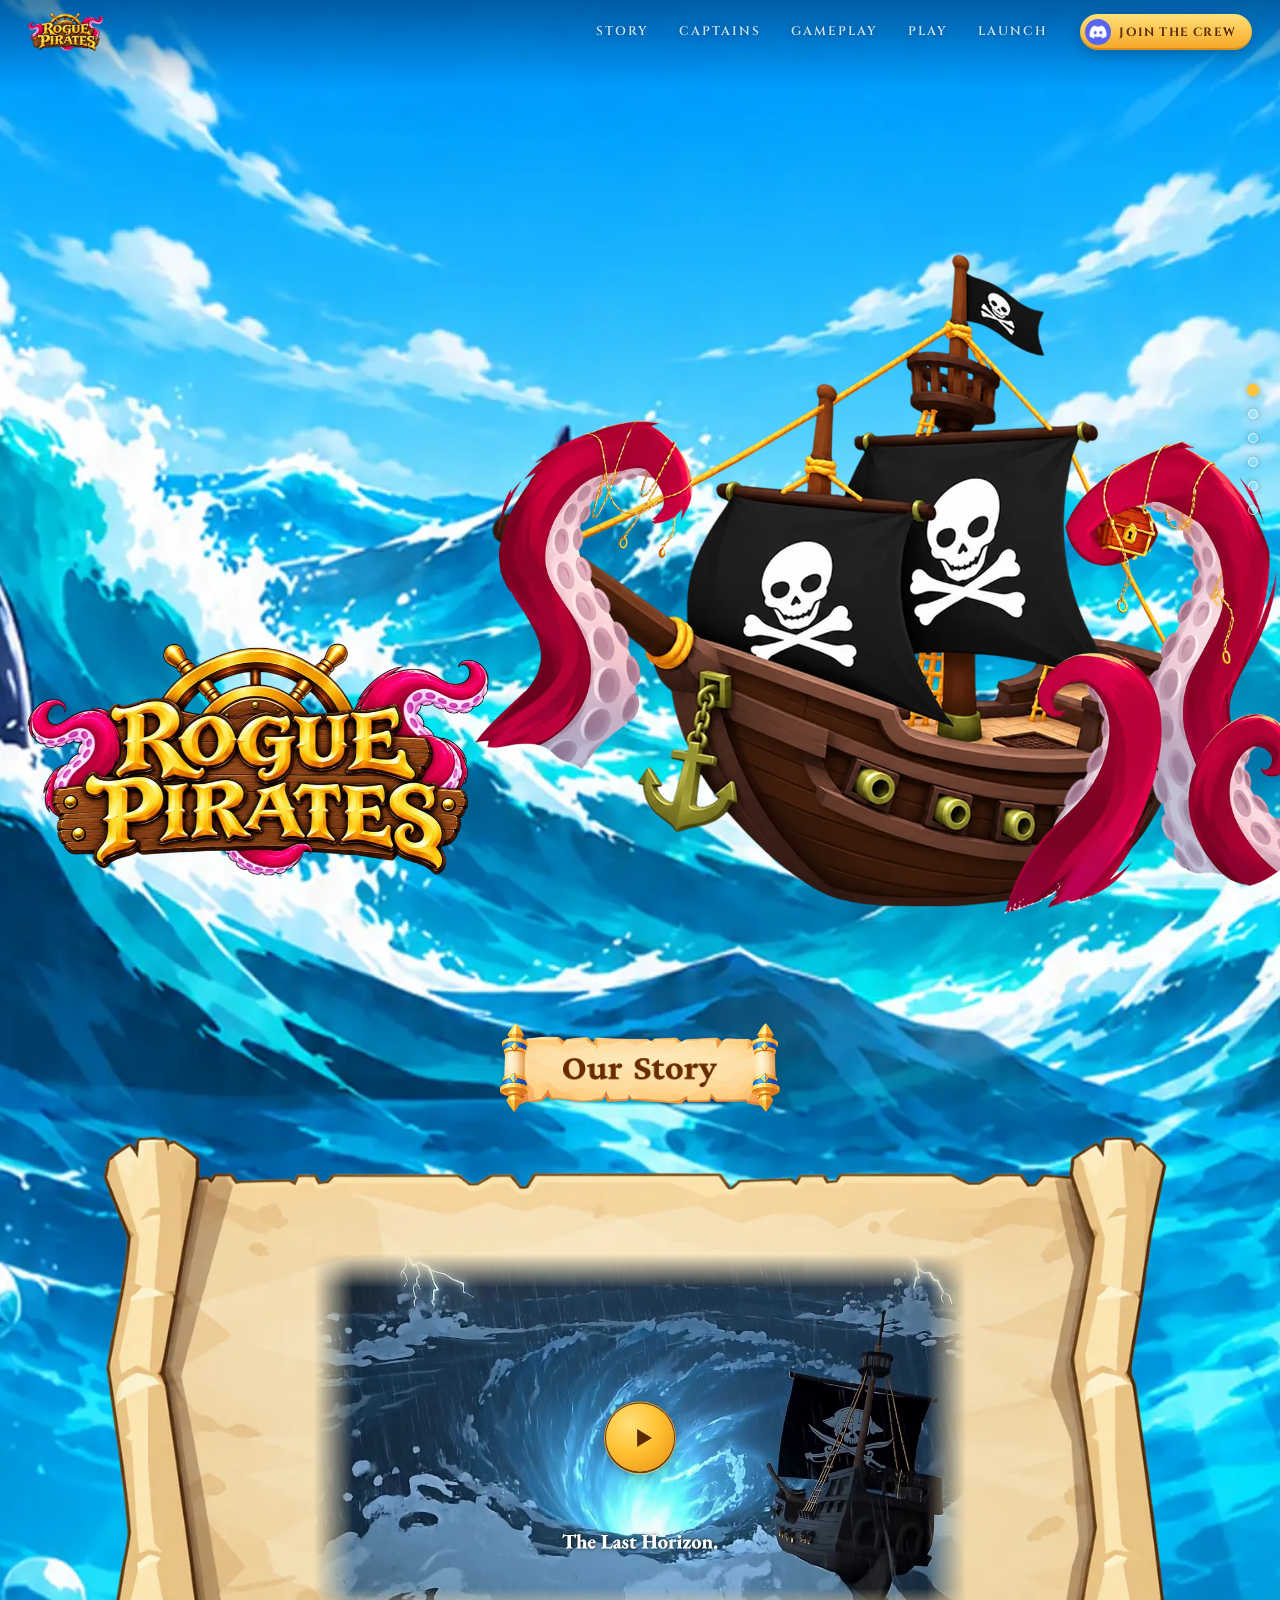
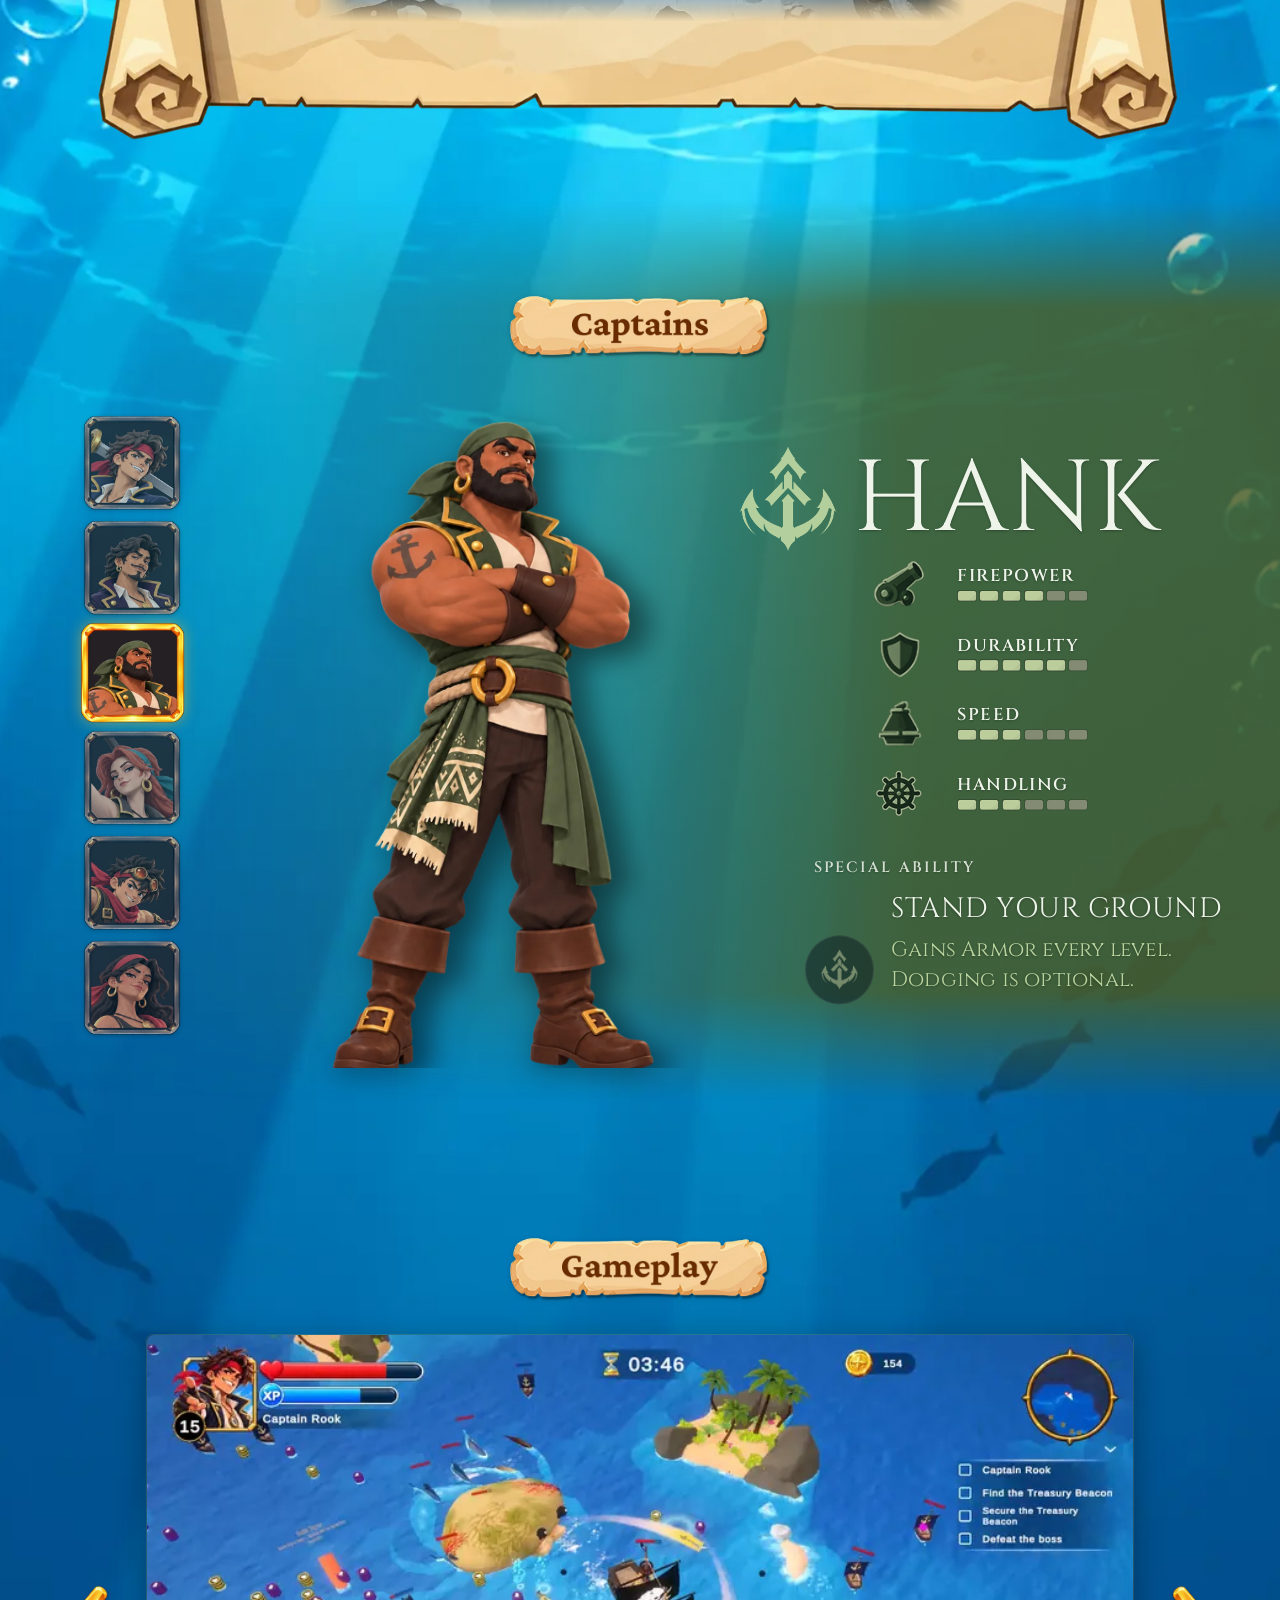
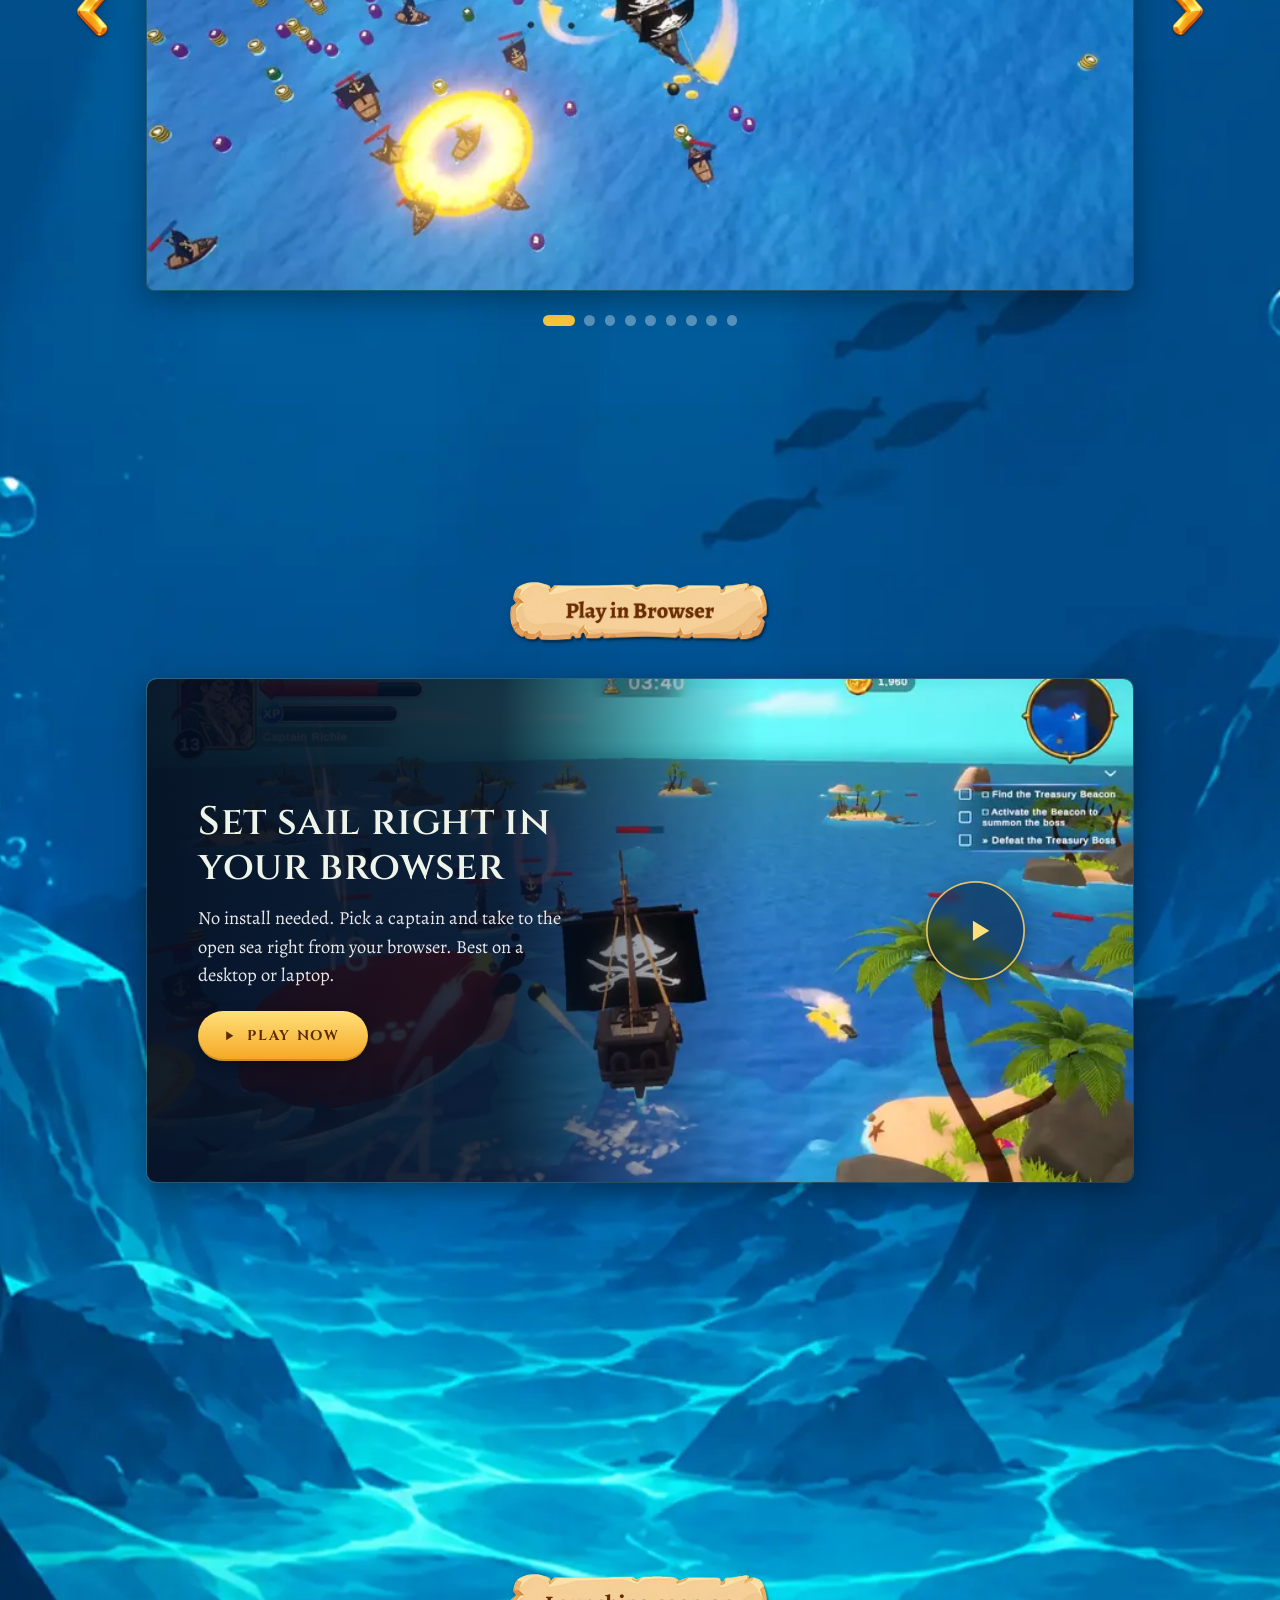
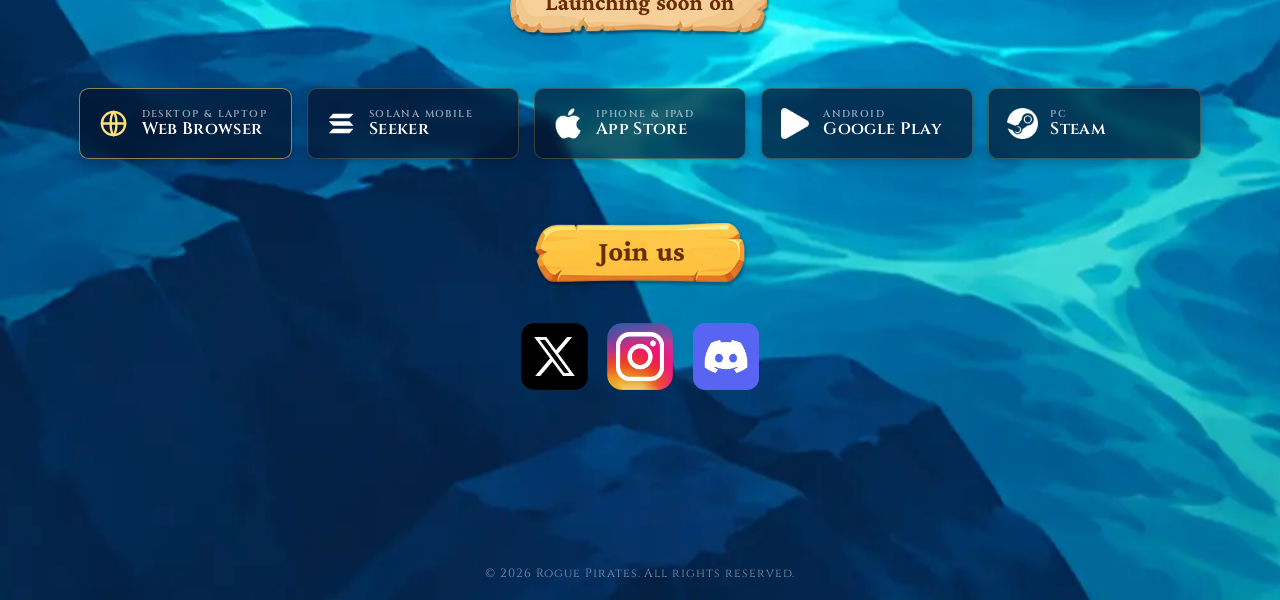
==== commit 6d52ab8e: "v4 added game files" ====
--- a/index.html
+++ b/index.html
@@ -221,7 +221,7 @@
           <div class="play-card__body">
             <span class="play-card__badge" data-play-soon>Coming soon</span>
             <h3 class="play-card__title">Set sail right in your browser</h3>
-            <p class="play-card__text">No downloads, no installs. Pick a captain and take to the open sea from any device.</p>
+            <p class="play-card__text">No install needed. Pick a captain and take to the open sea right from your browser. Best on a desktop or laptop.</p>
             <a class="btn-gold" href="/play/" data-play>
               <svg viewBox="0 0 24 24" aria-hidden="true"><path d="M8 5l11 7-11 7z"/></svg>
               <span data-play-label>Play in browser</span>
@@ -247,7 +247,7 @@
           <li>
             <a class="platform platform--web" href="/play/" data-play aria-label="Play in your web browser (coming soon)">
               <span class="platform__icon"><svg viewBox="0 0 24 24" aria-hidden="true" class="i-stroke"><circle cx="12" cy="12" r="9"/><path d="M3 12h18M12 3c3 3.2 3 14.8 0 18M12 3c-3 3.2-3 14.8 0 18"/></svg></span>
-              <span class="platform__text"><small>Any device</small>Web Browser</span>
+              <span class="platform__text"><small>Desktop &amp; laptop</small>Web Browser</span>
             </a>
           </li>
           <li>
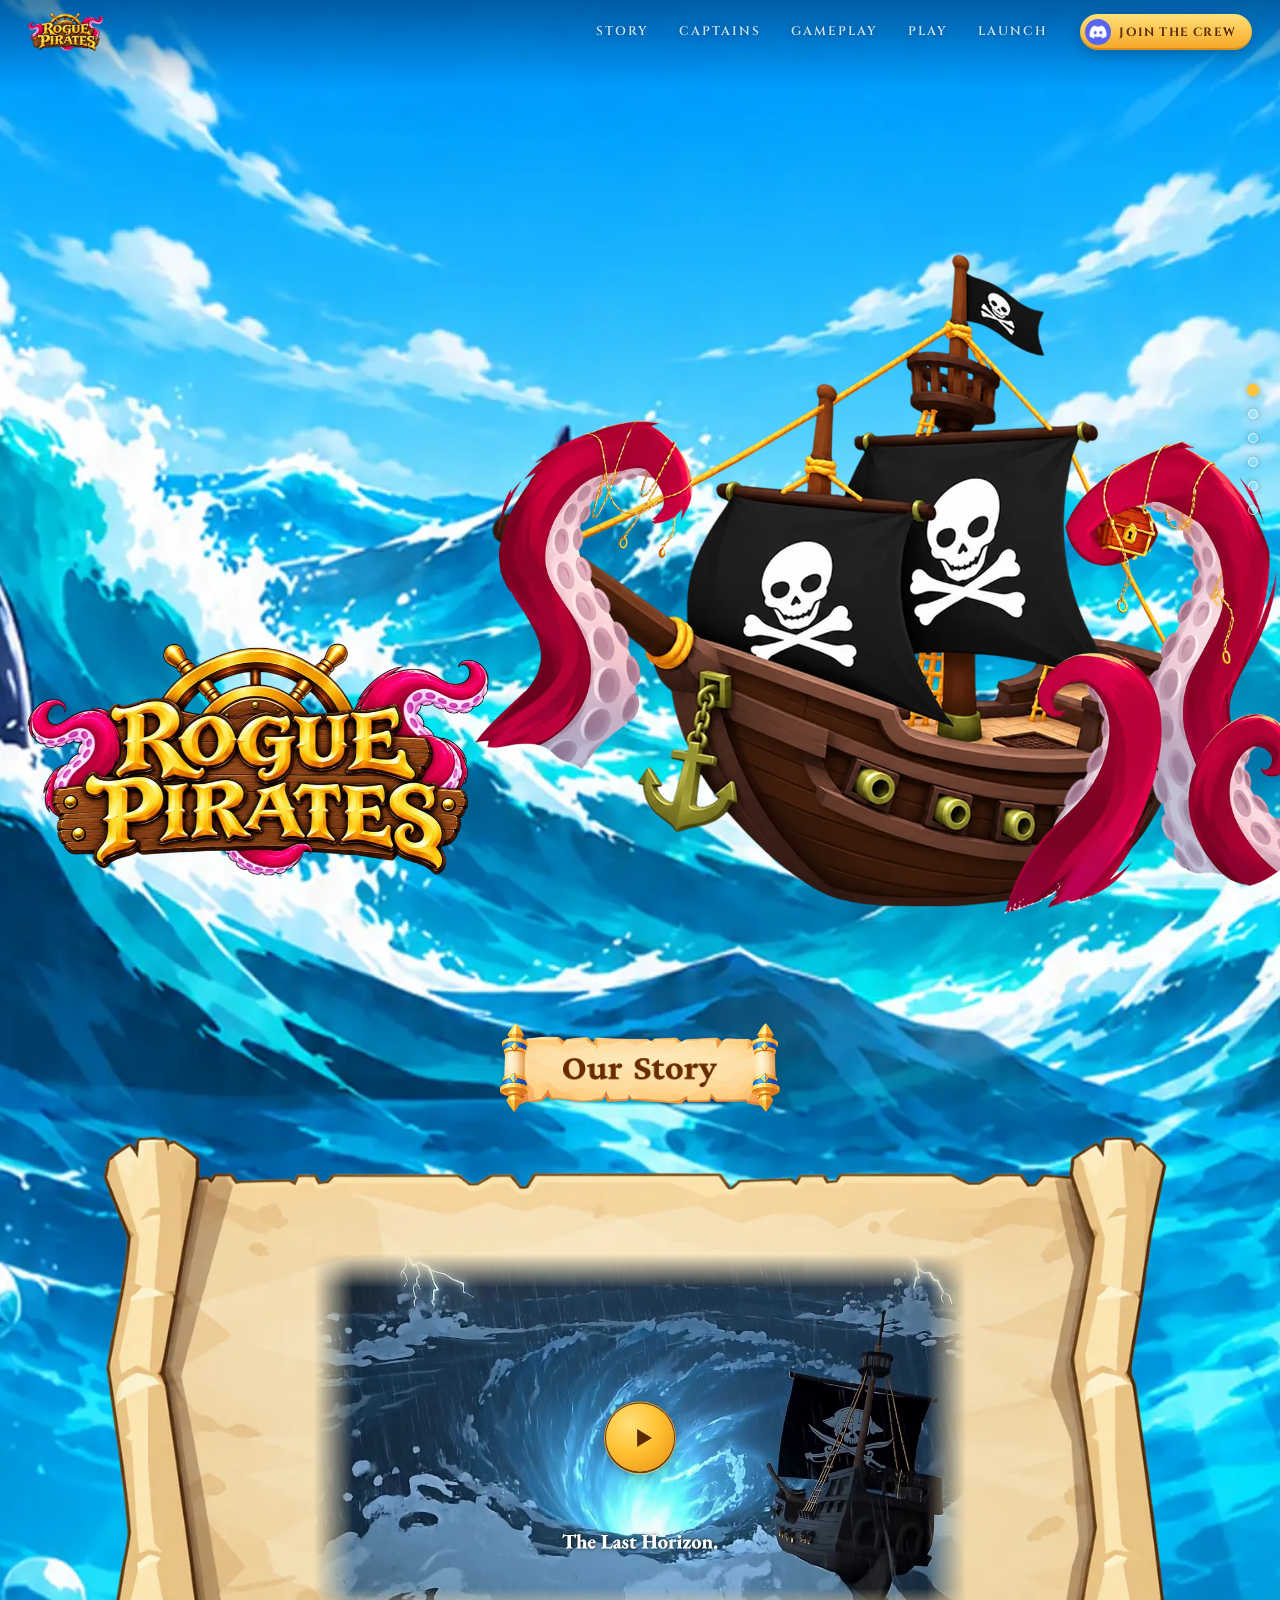
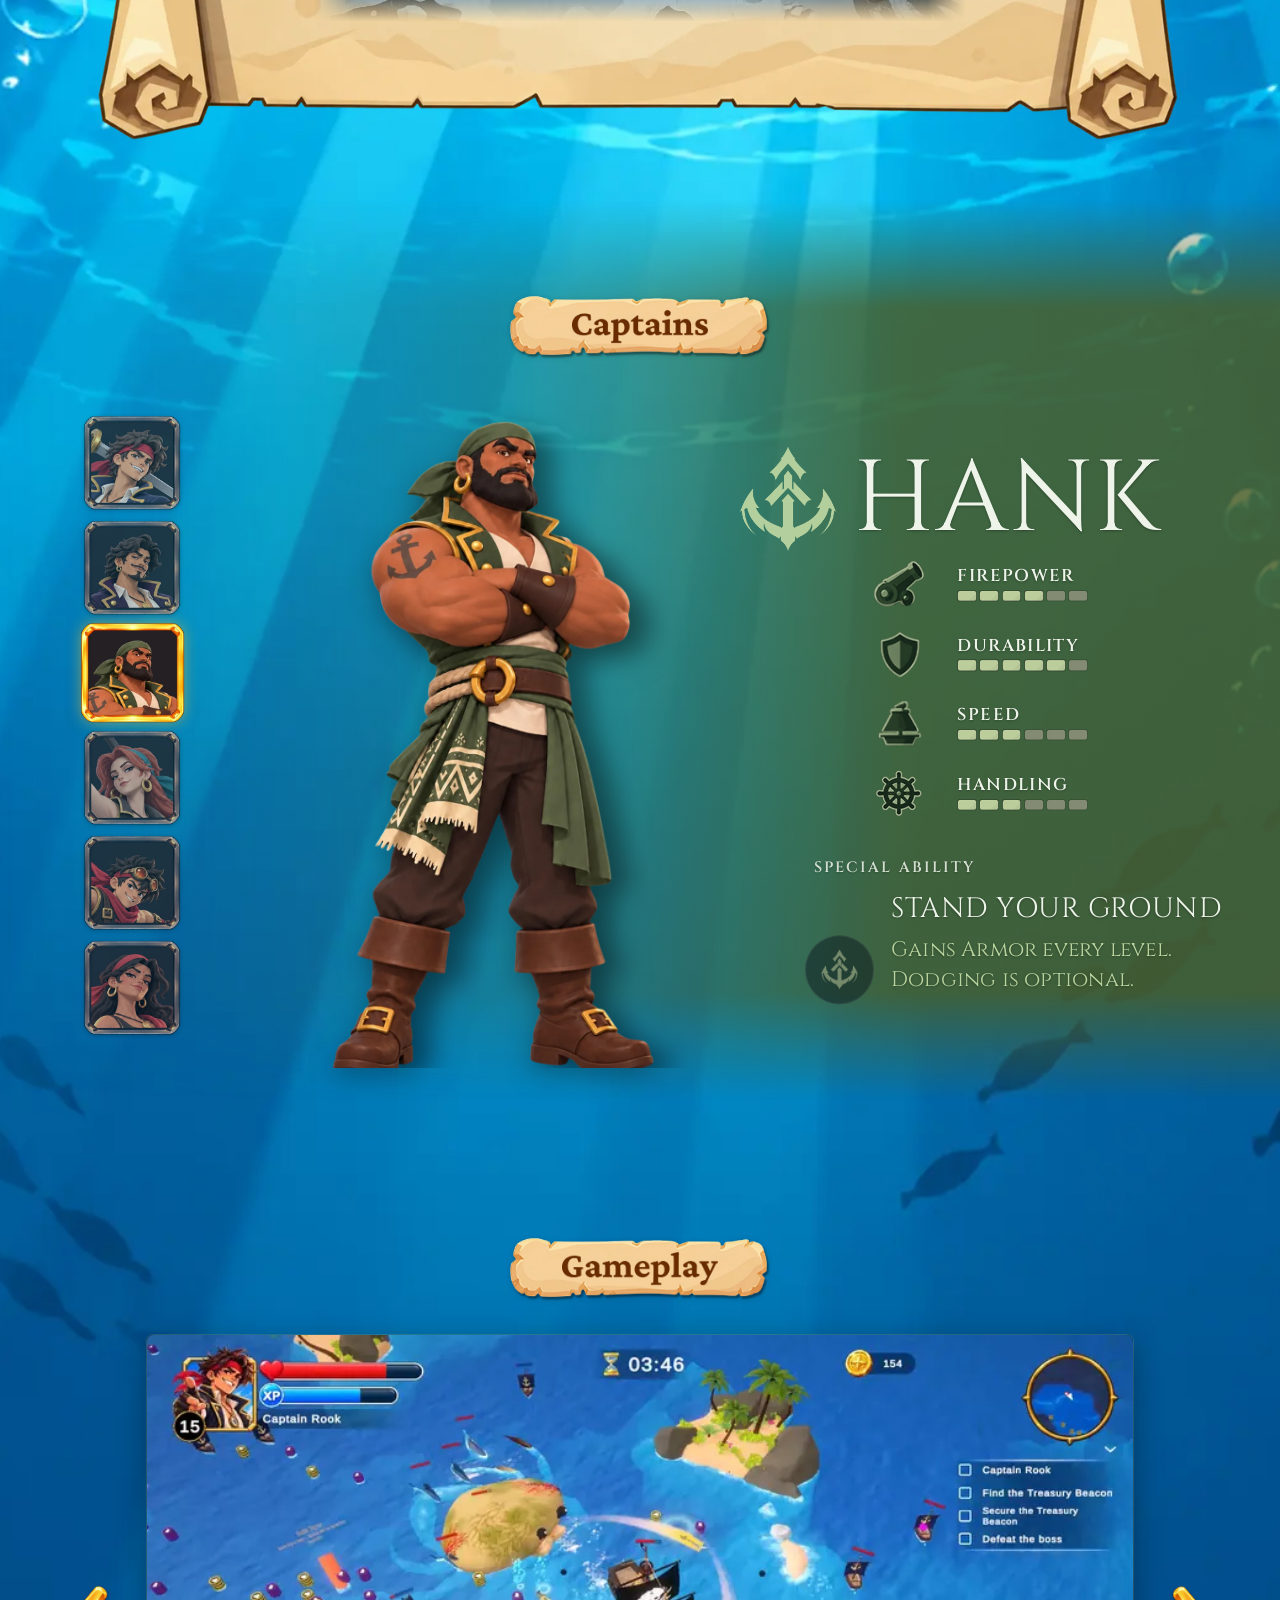
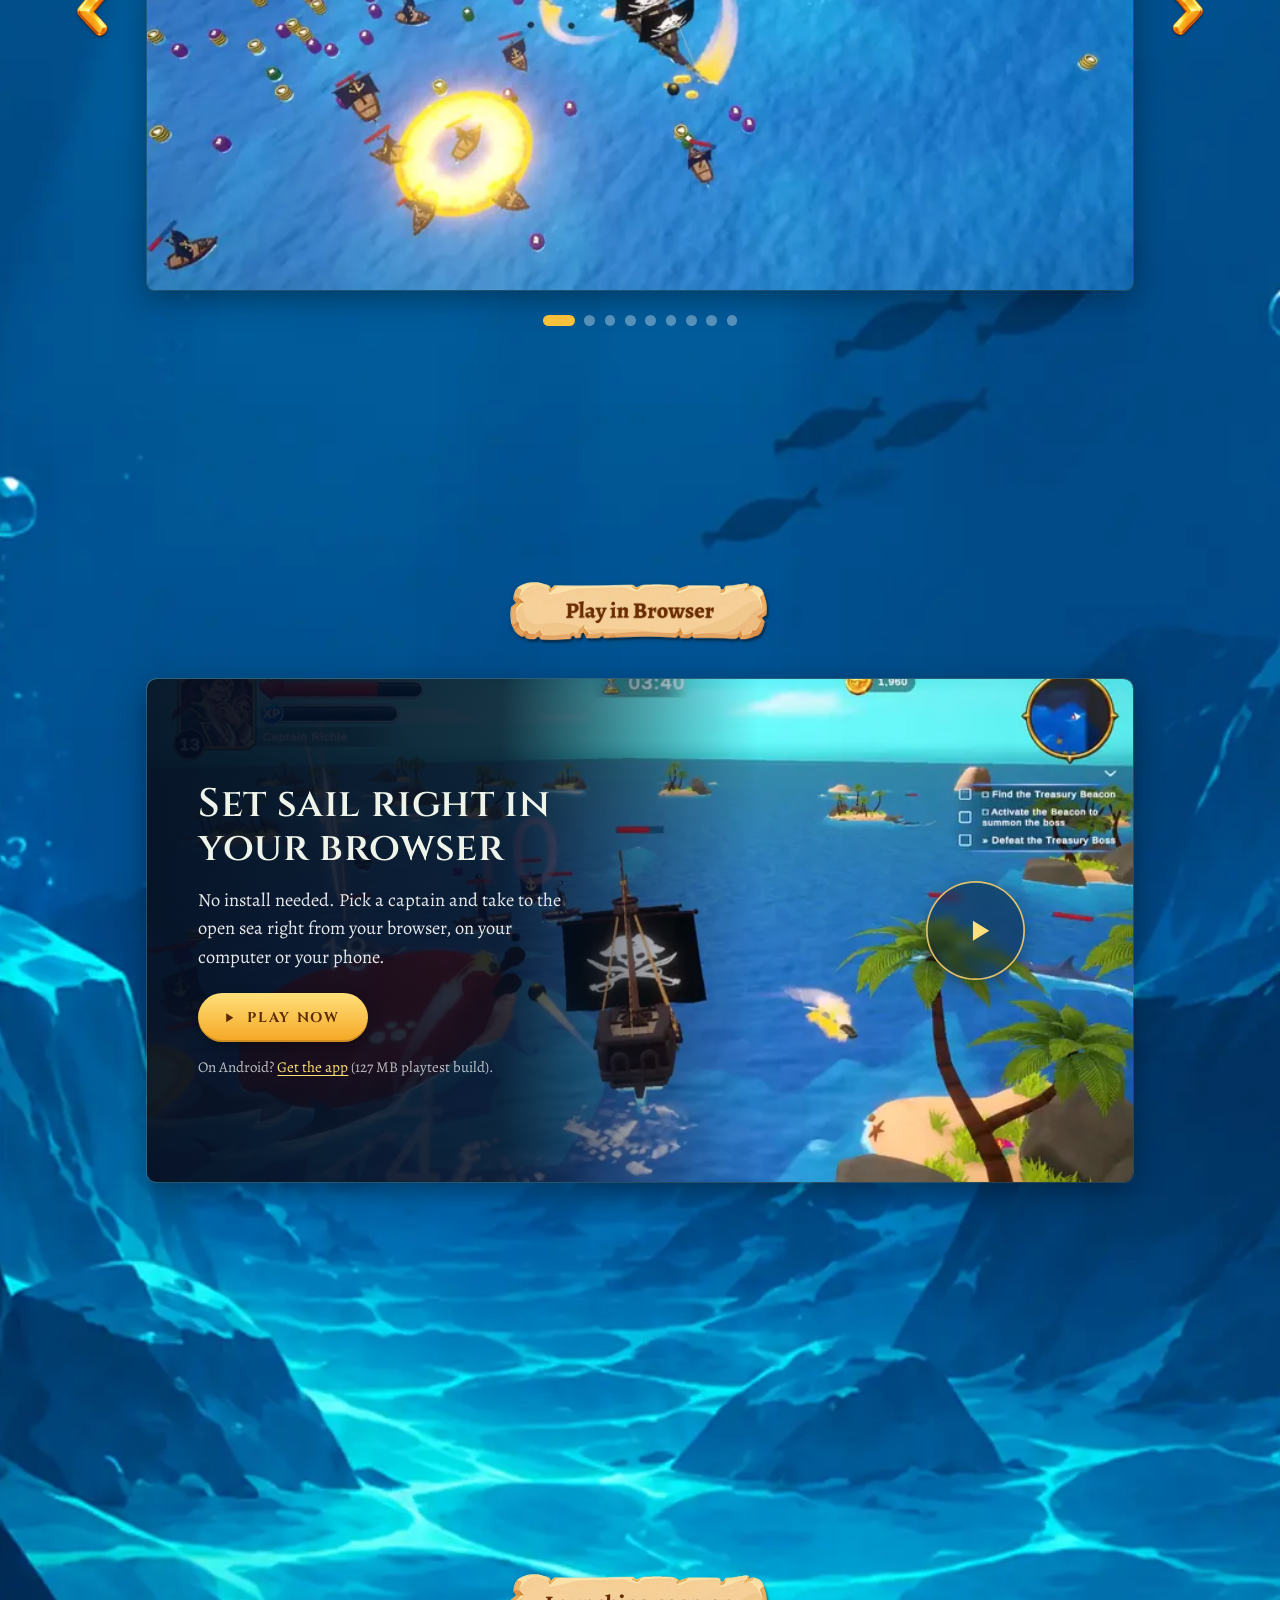
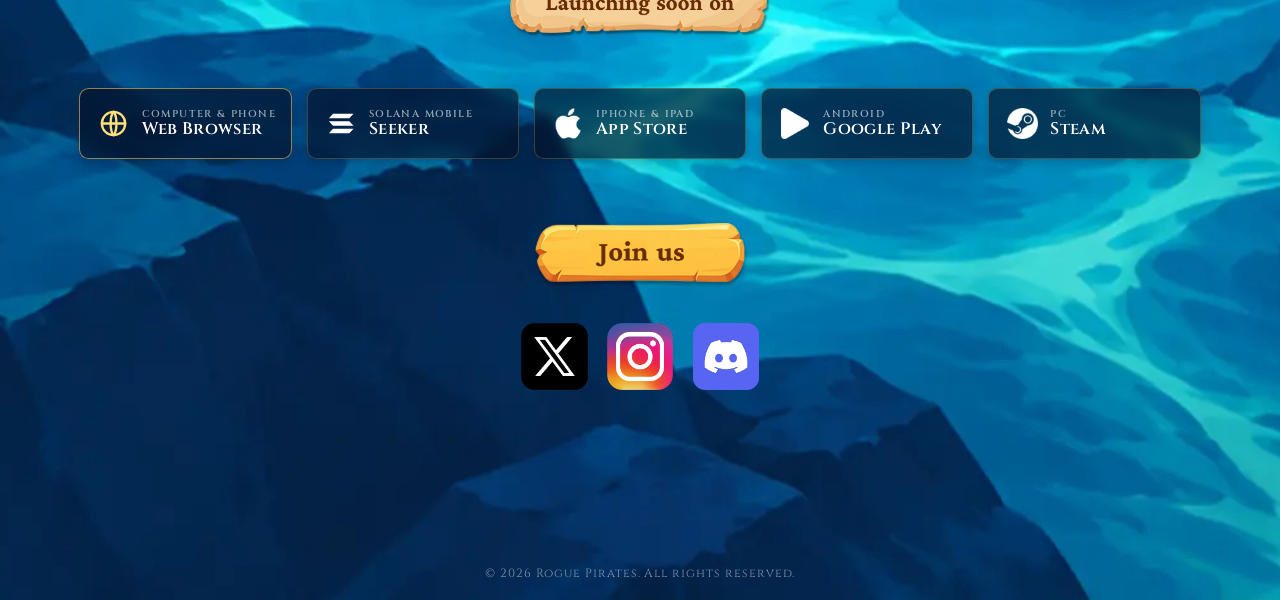
==== commit c51581cd: "Ship the 2026-10-02 release: desktop + mobile web builds and Android APK - /play now picks the right" ====
--- a/index.html
+++ b/index.html
@@ -221,12 +221,13 @@
           <div class="play-card__body">
             <span class="play-card__badge" data-play-soon>Coming soon</span>
             <h3 class="play-card__title">Set sail right in your browser</h3>
-            <p class="play-card__text">No install needed. Pick a captain and take to the open sea right from your browser. Best on a desktop or laptop.</p>
+            <p class="play-card__text">No install needed. Pick a captain and take to the open sea right from your browser, on your computer or your phone.</p>
             <a class="btn-gold" href="/play/" data-play>
               <svg viewBox="0 0 24 24" aria-hidden="true"><path d="M8 5l11 7-11 7z"/></svg>
               <span data-play-label>Play in browser</span>
             </a>
             <p class="play-card__note" data-play-soon>Want to know the moment it's live? <a href="#" data-link="discord" target="_blank" rel="noopener">Join our Discord</a></p>
+            <p class="play-card__note" data-android hidden>On Android? <a href="#" data-apk download>Get the app</a> (<span data-apk-size>127&nbsp;MB</span> playtest build).</p>
           </div>
           <a class="play-card__launch" href="/play/" data-play aria-label="Play Rogue Pirates in your browser">
             <svg viewBox="0 0 100 100" aria-hidden="true"><path d="M38 28 L74 50 L38 72 Z"/></svg>
@@ -247,7 +248,7 @@
           <li>
             <a class="platform platform--web" href="/play/" data-play aria-label="Play in your web browser (coming soon)">
               <span class="platform__icon"><svg viewBox="0 0 24 24" aria-hidden="true" class="i-stroke"><circle cx="12" cy="12" r="9"/><path d="M3 12h18M12 3c3 3.2 3 14.8 0 18M12 3c-3 3.2-3 14.8 0 18"/></svg></span>
-              <span class="platform__text"><small>Desktop &amp; laptop</small>Web Browser</span>
+              <span class="platform__text"><small>Computer &amp; phone</small>Web Browser</span>
             </a>
           </li>
           <li>
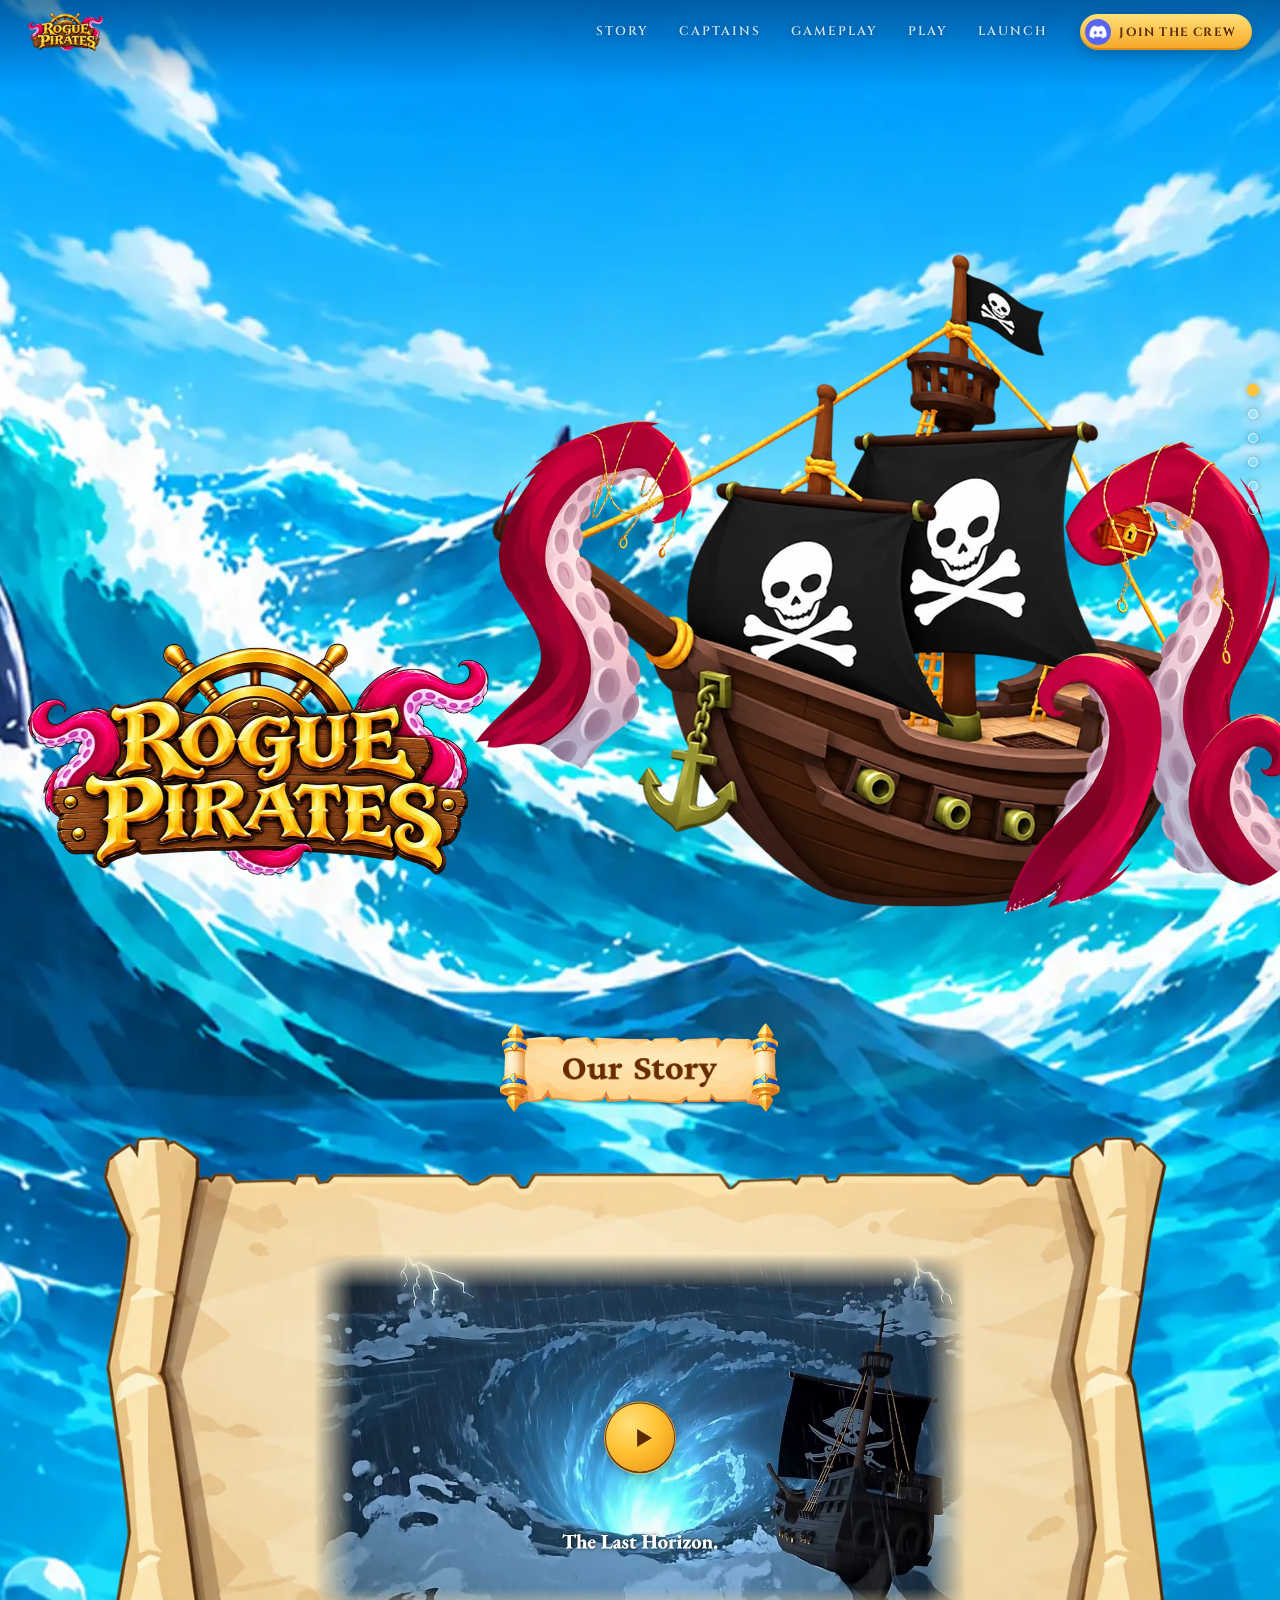
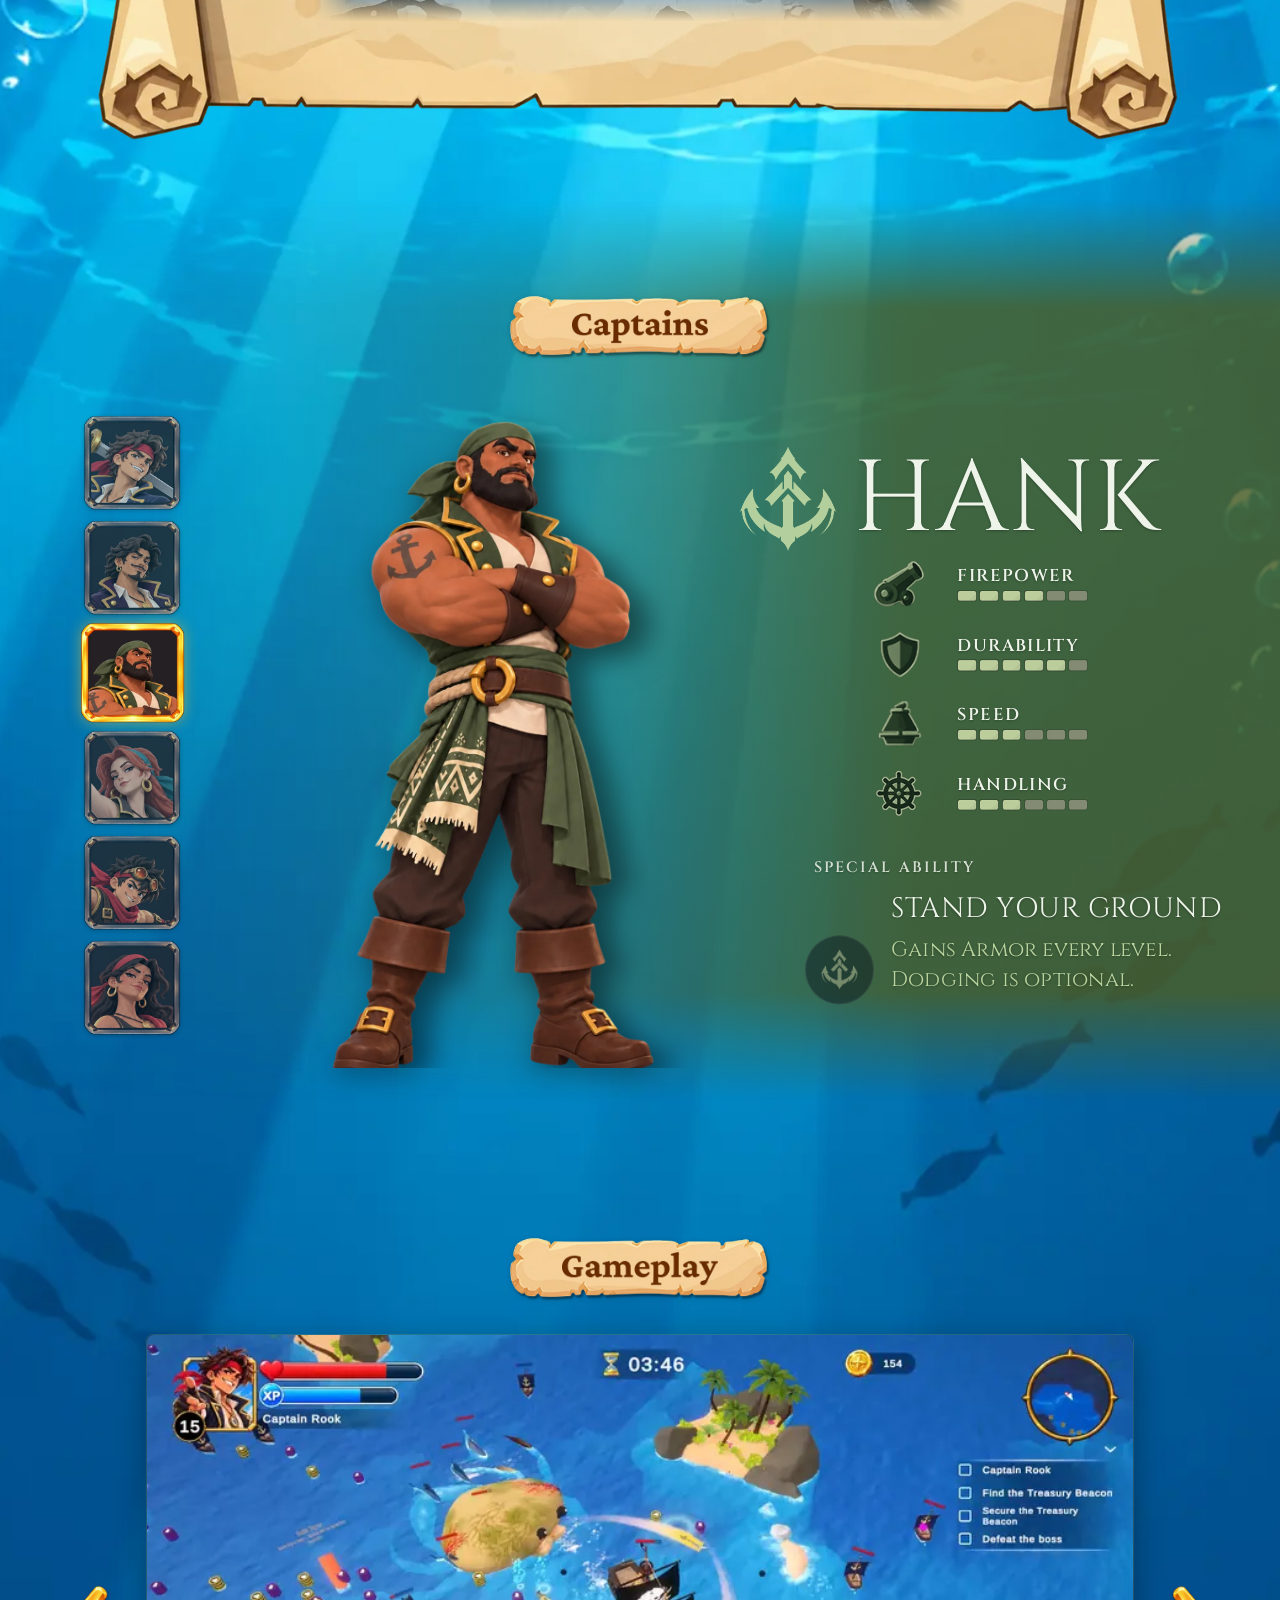
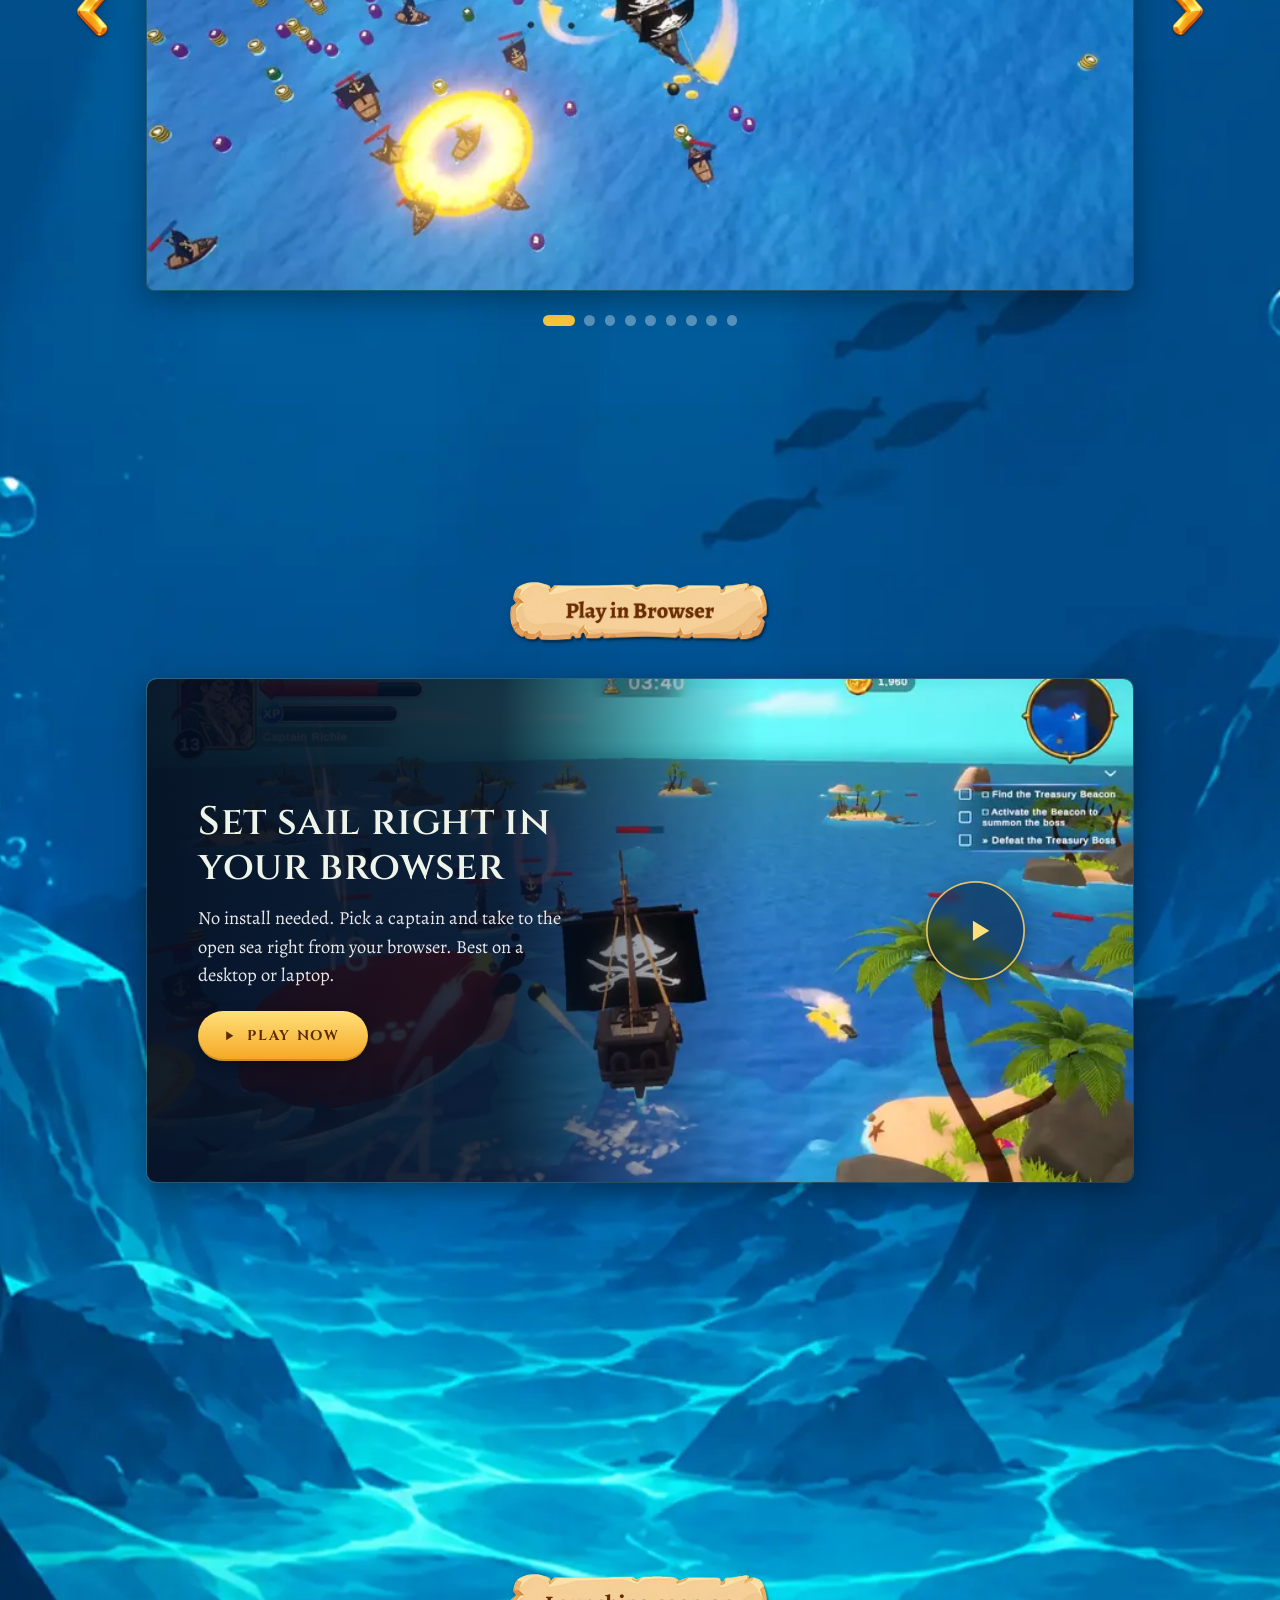
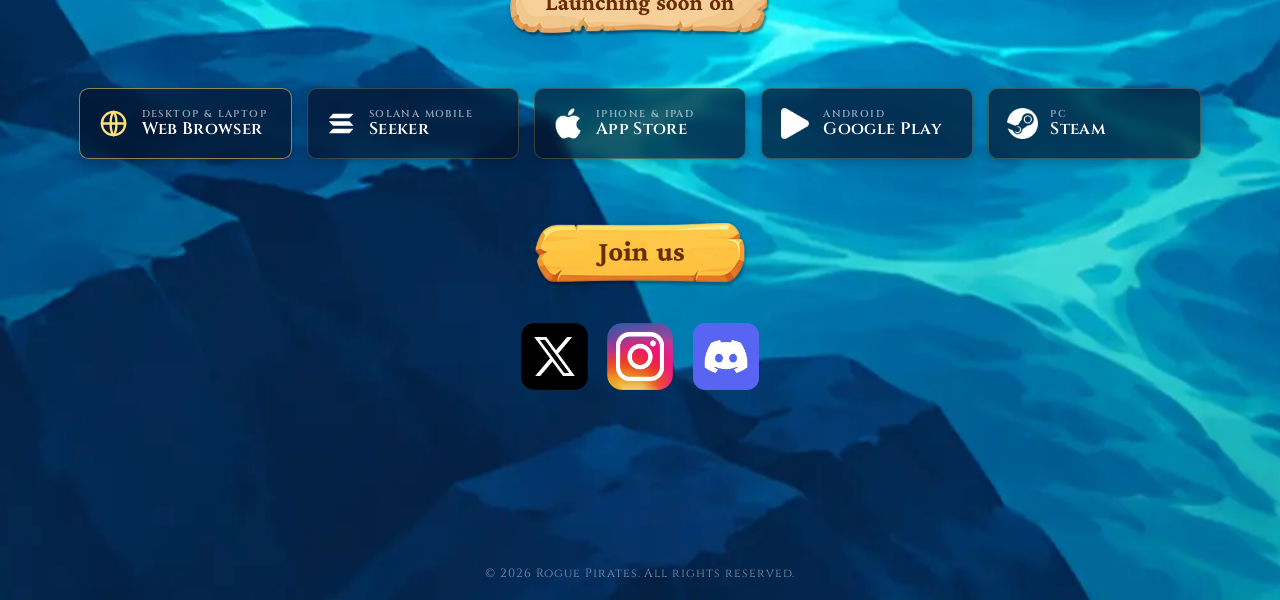
==== commit 8b03bf41: "Revert to the previous WebGL build (2026-10-02 release has issues) Reverts c51581c. /play goes back " ====
--- a/index.html
+++ b/index.html
@@ -221,13 +221,12 @@
           <div class="play-card__body">
             <span class="play-card__badge" data-play-soon>Coming soon</span>
             <h3 class="play-card__title">Set sail right in your browser</h3>
-            <p class="play-card__text">No install needed. Pick a captain and take to the open sea right from your browser, on your computer or your phone.</p>
+            <p class="play-card__text">No install needed. Pick a captain and take to the open sea right from your browser. Best on a desktop or laptop.</p>
             <a class="btn-gold" href="/play/" data-play>
               <svg viewBox="0 0 24 24" aria-hidden="true"><path d="M8 5l11 7-11 7z"/></svg>
               <span data-play-label>Play in browser</span>
             </a>
             <p class="play-card__note" data-play-soon>Want to know the moment it's live? <a href="#" data-link="discord" target="_blank" rel="noopener">Join our Discord</a></p>
-            <p class="play-card__note" data-android hidden>On Android? <a href="#" data-apk download>Get the app</a> (<span data-apk-size>127&nbsp;MB</span> playtest build).</p>
           </div>
           <a class="play-card__launch" href="/play/" data-play aria-label="Play Rogue Pirates in your browser">
             <svg viewBox="0 0 100 100" aria-hidden="true"><path d="M38 28 L74 50 L38 72 Z"/></svg>
@@ -248,7 +247,7 @@
           <li>
             <a class="platform platform--web" href="/play/" data-play aria-label="Play in your web browser (coming soon)">
               <span class="platform__icon"><svg viewBox="0 0 24 24" aria-hidden="true" class="i-stroke"><circle cx="12" cy="12" r="9"/><path d="M3 12h18M12 3c3 3.2 3 14.8 0 18M12 3c-3 3.2-3 14.8 0 18"/></svg></span>
-              <span class="platform__text"><small>Computer &amp; phone</small>Web Browser</span>
+              <span class="platform__text"><small>Desktop &amp; laptop</small>Web Browser</span>
             </a>
           </li>
           <li>
